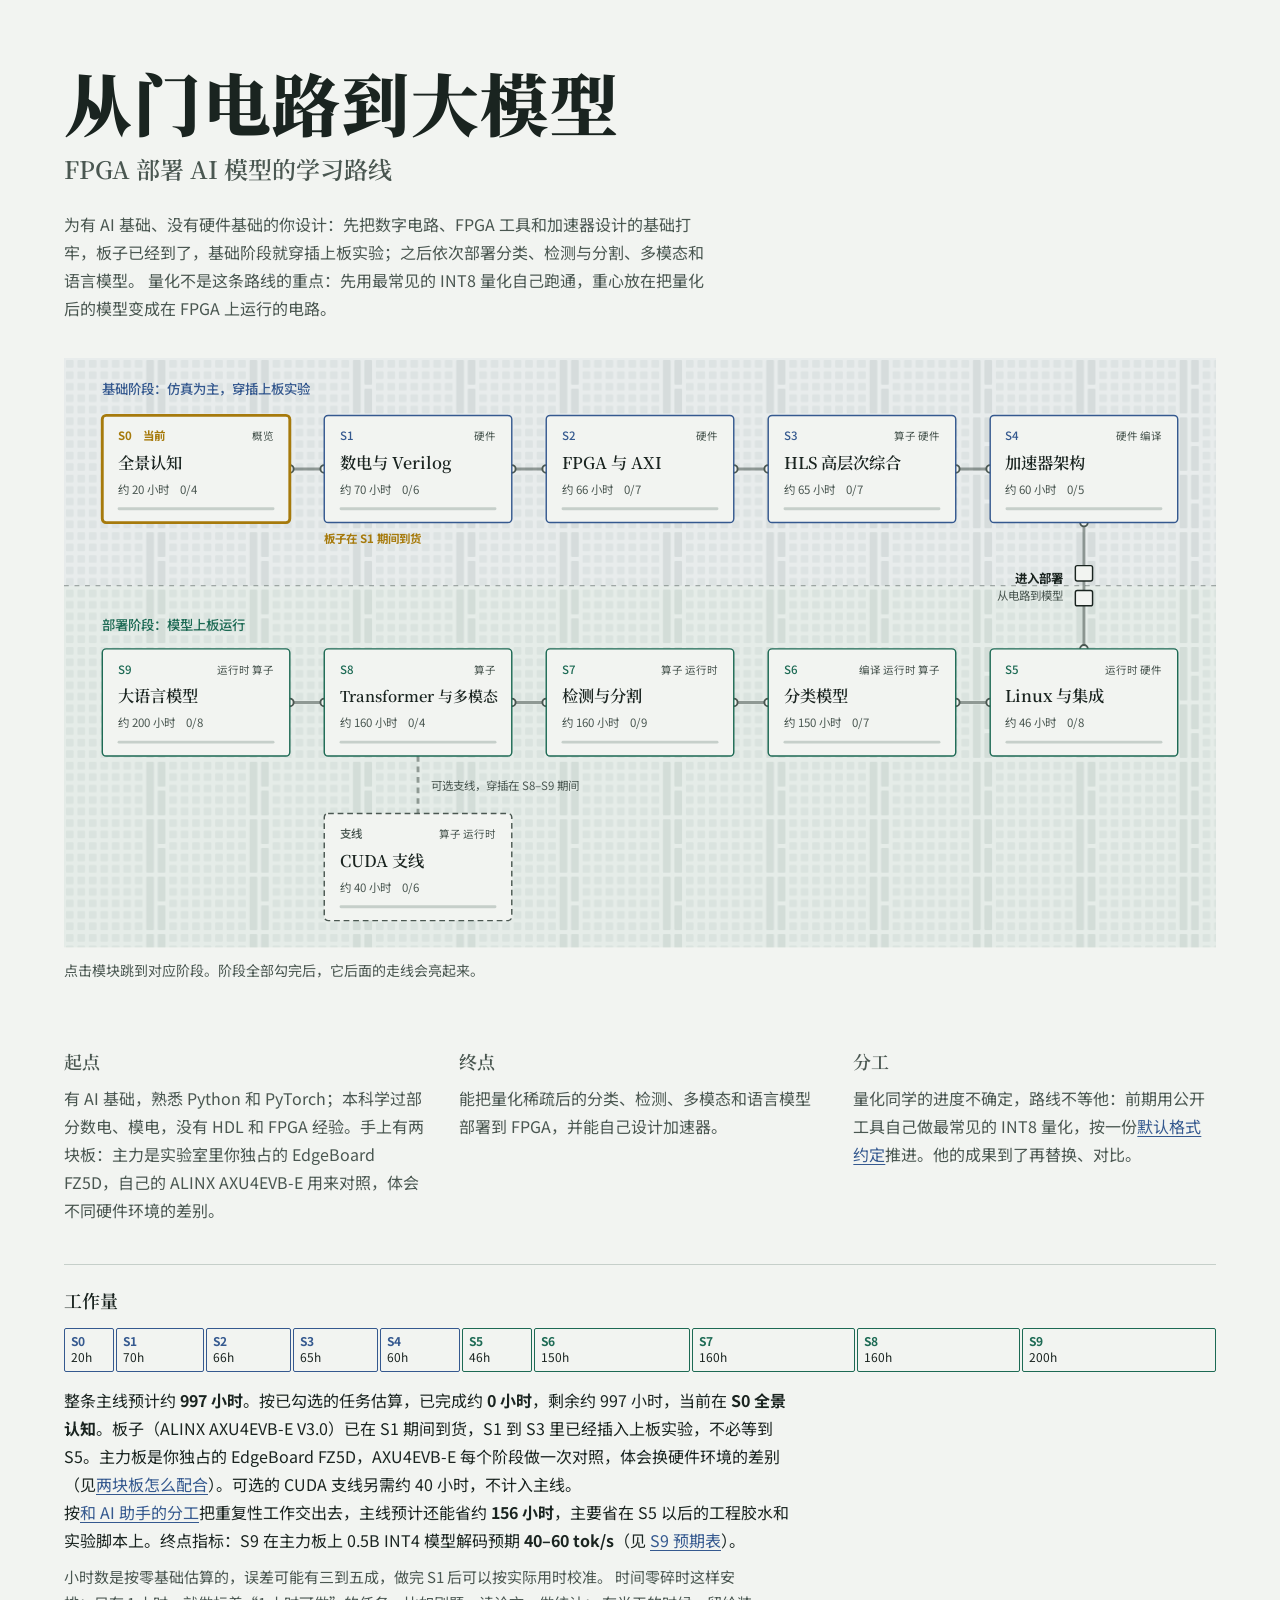
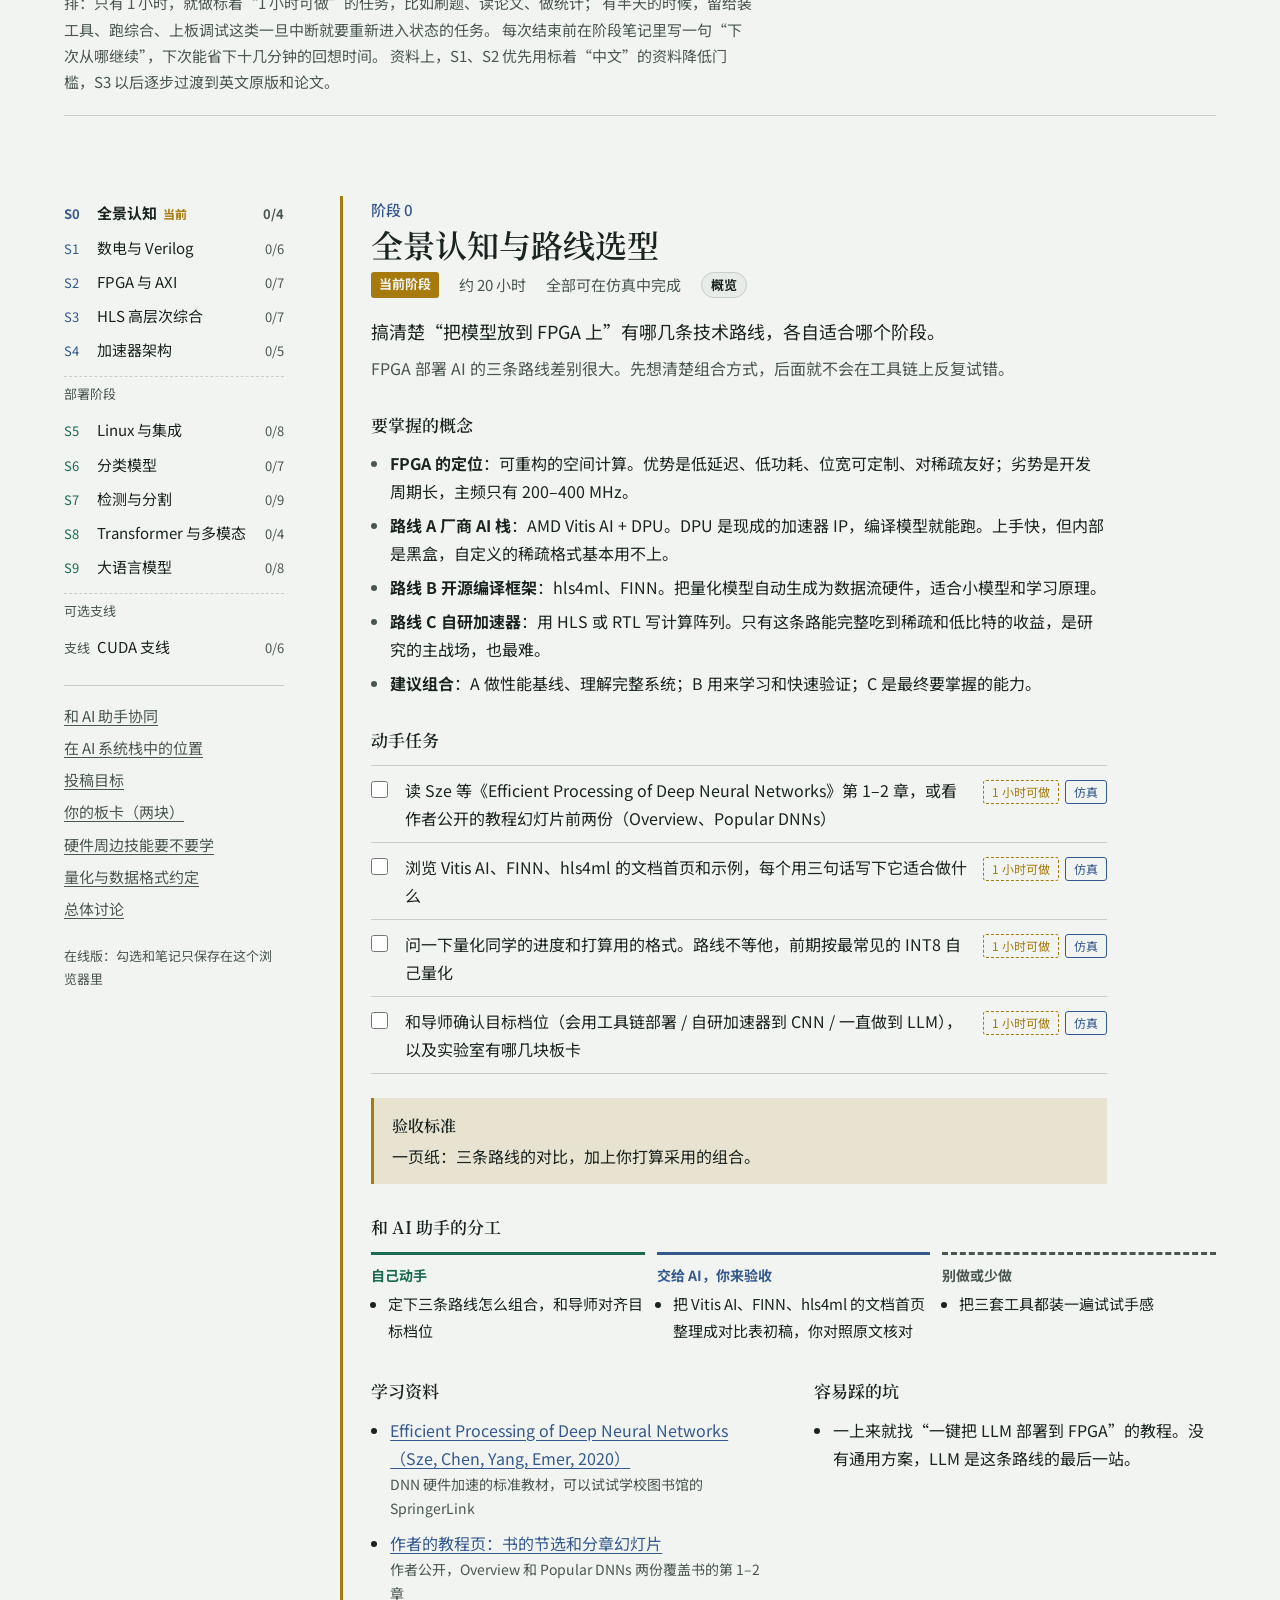
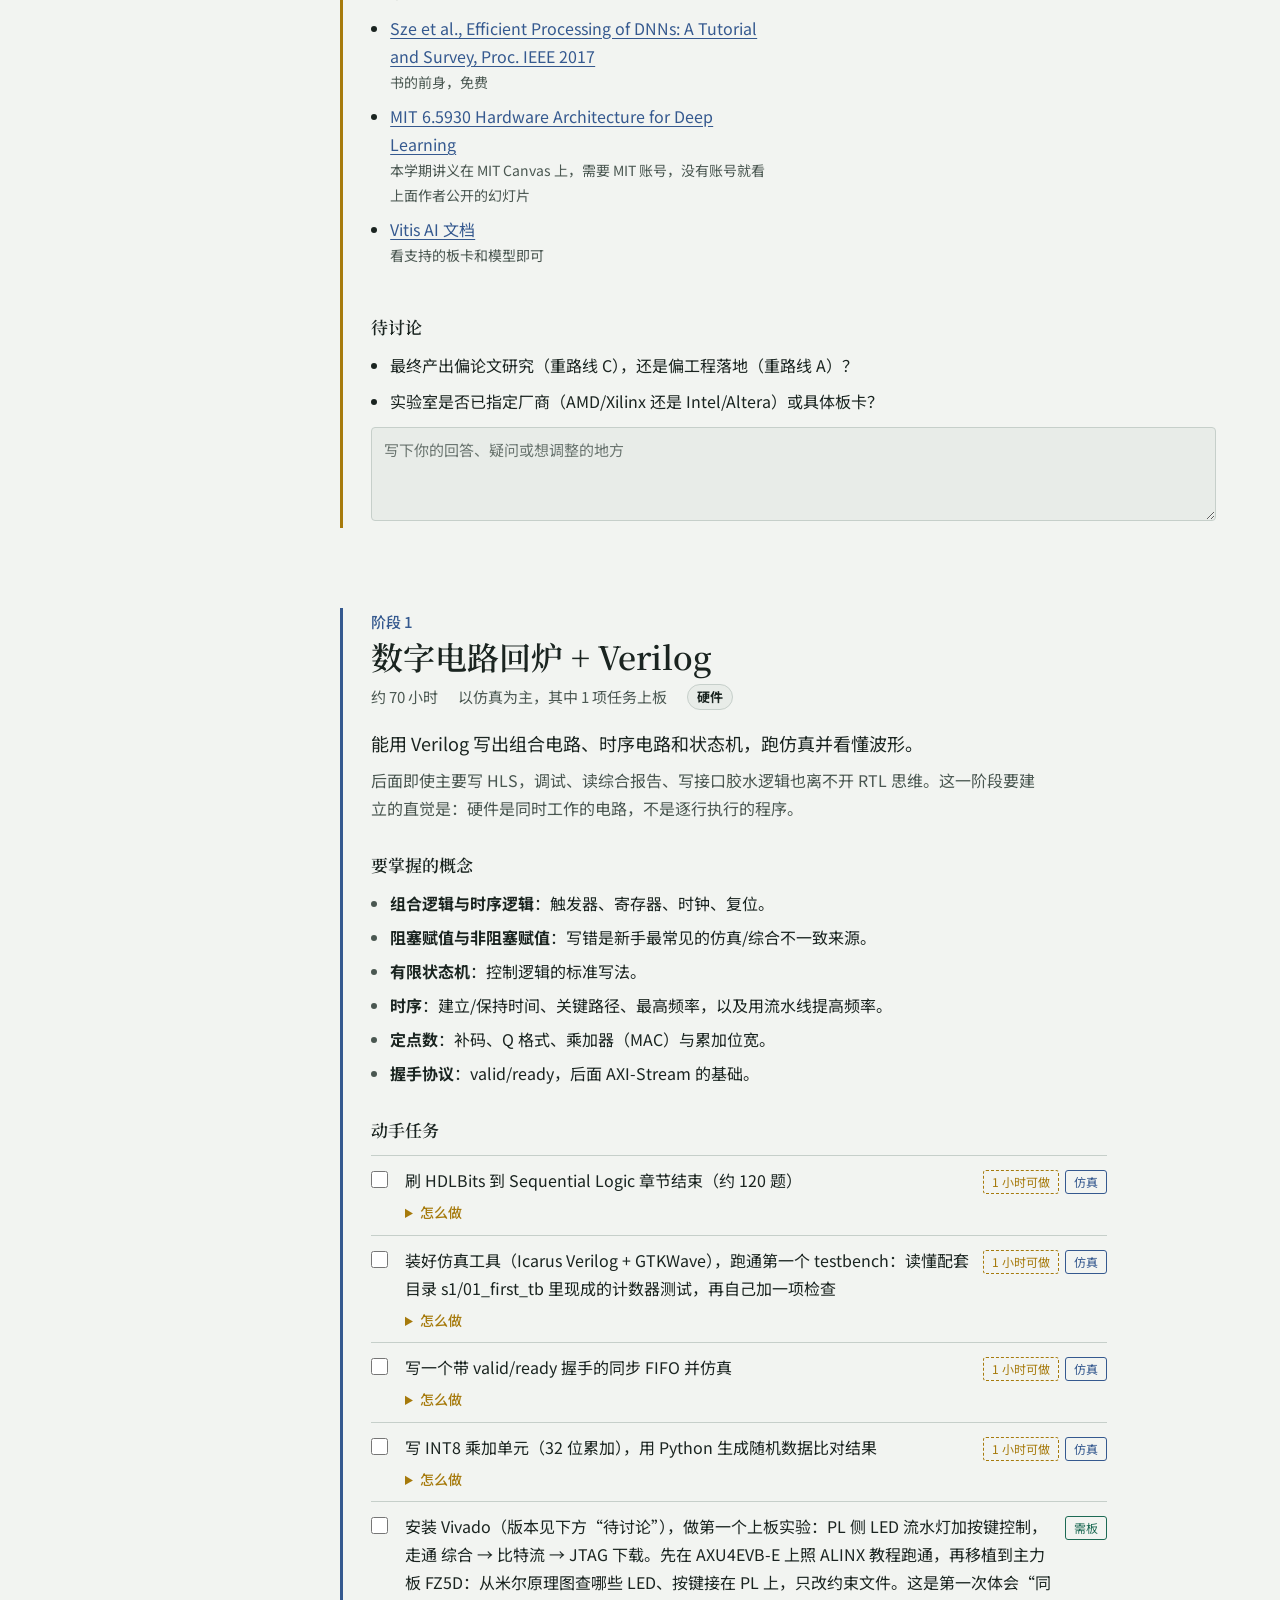
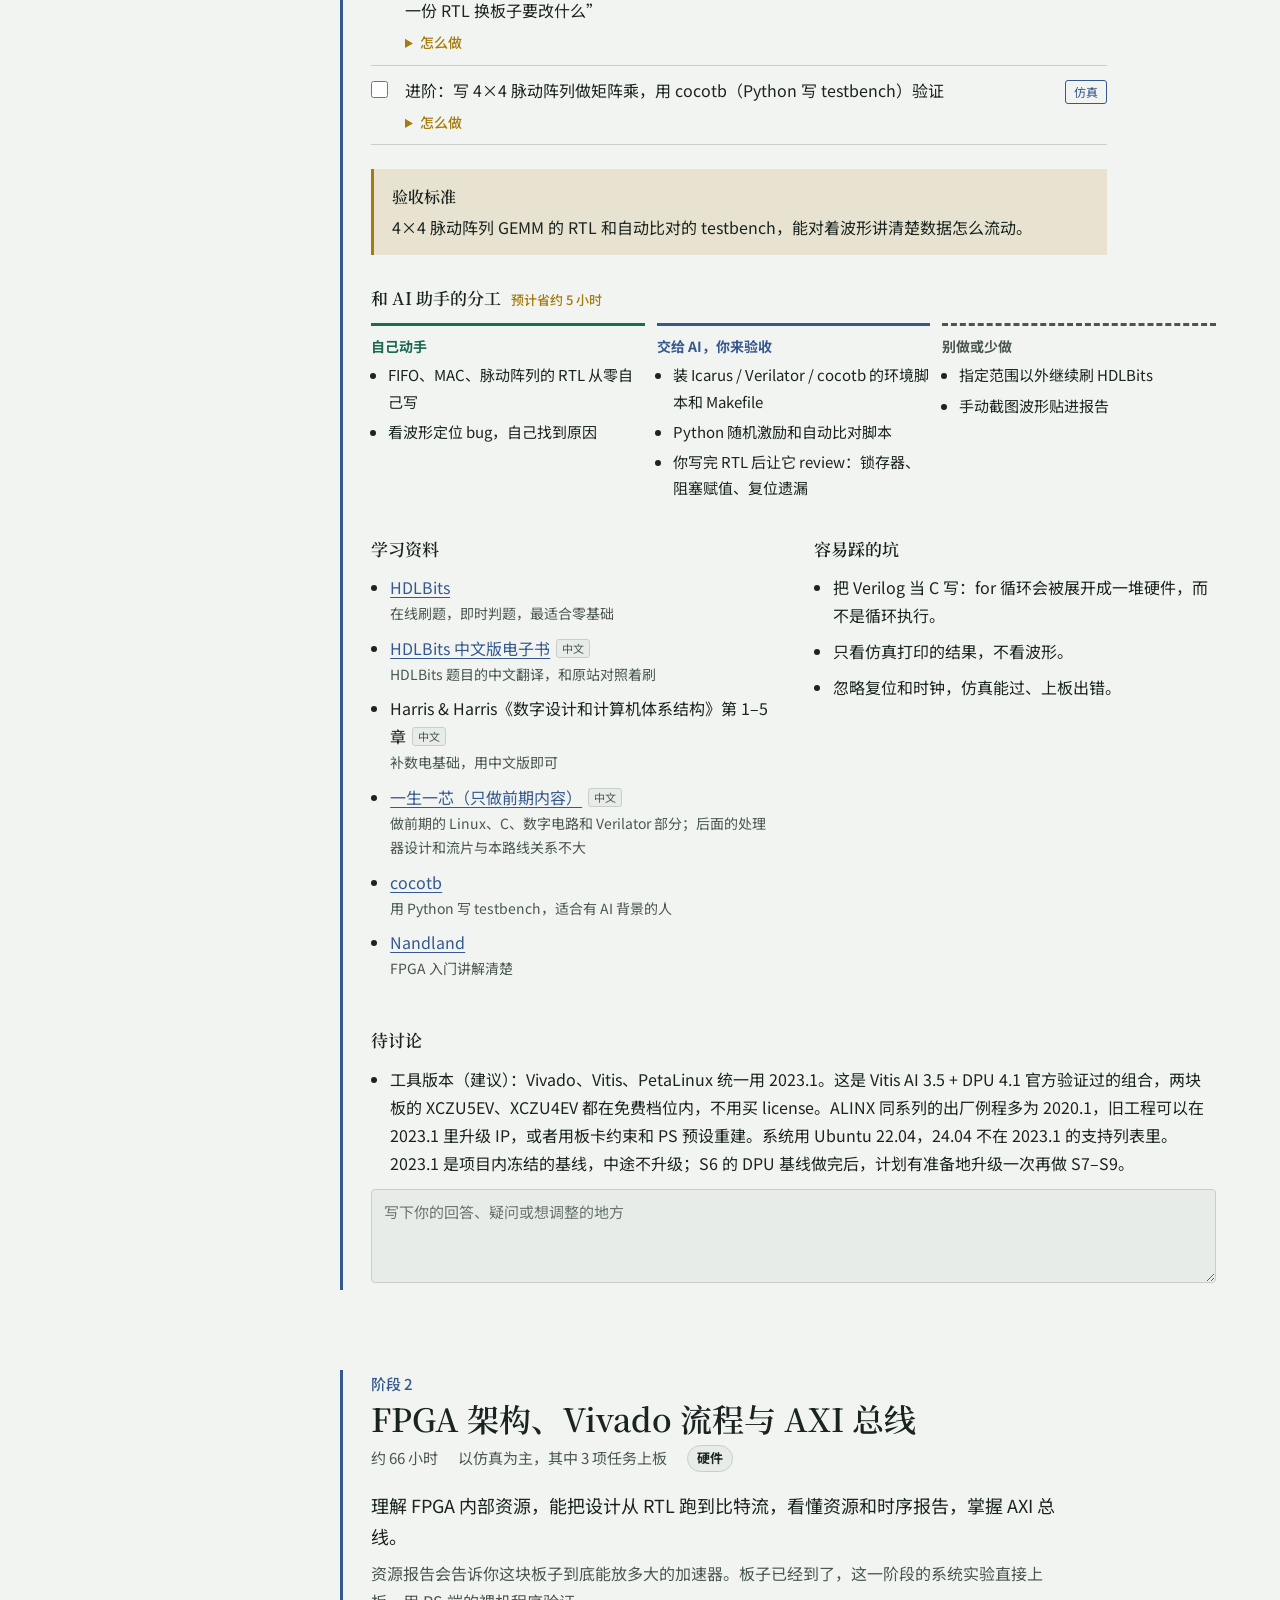
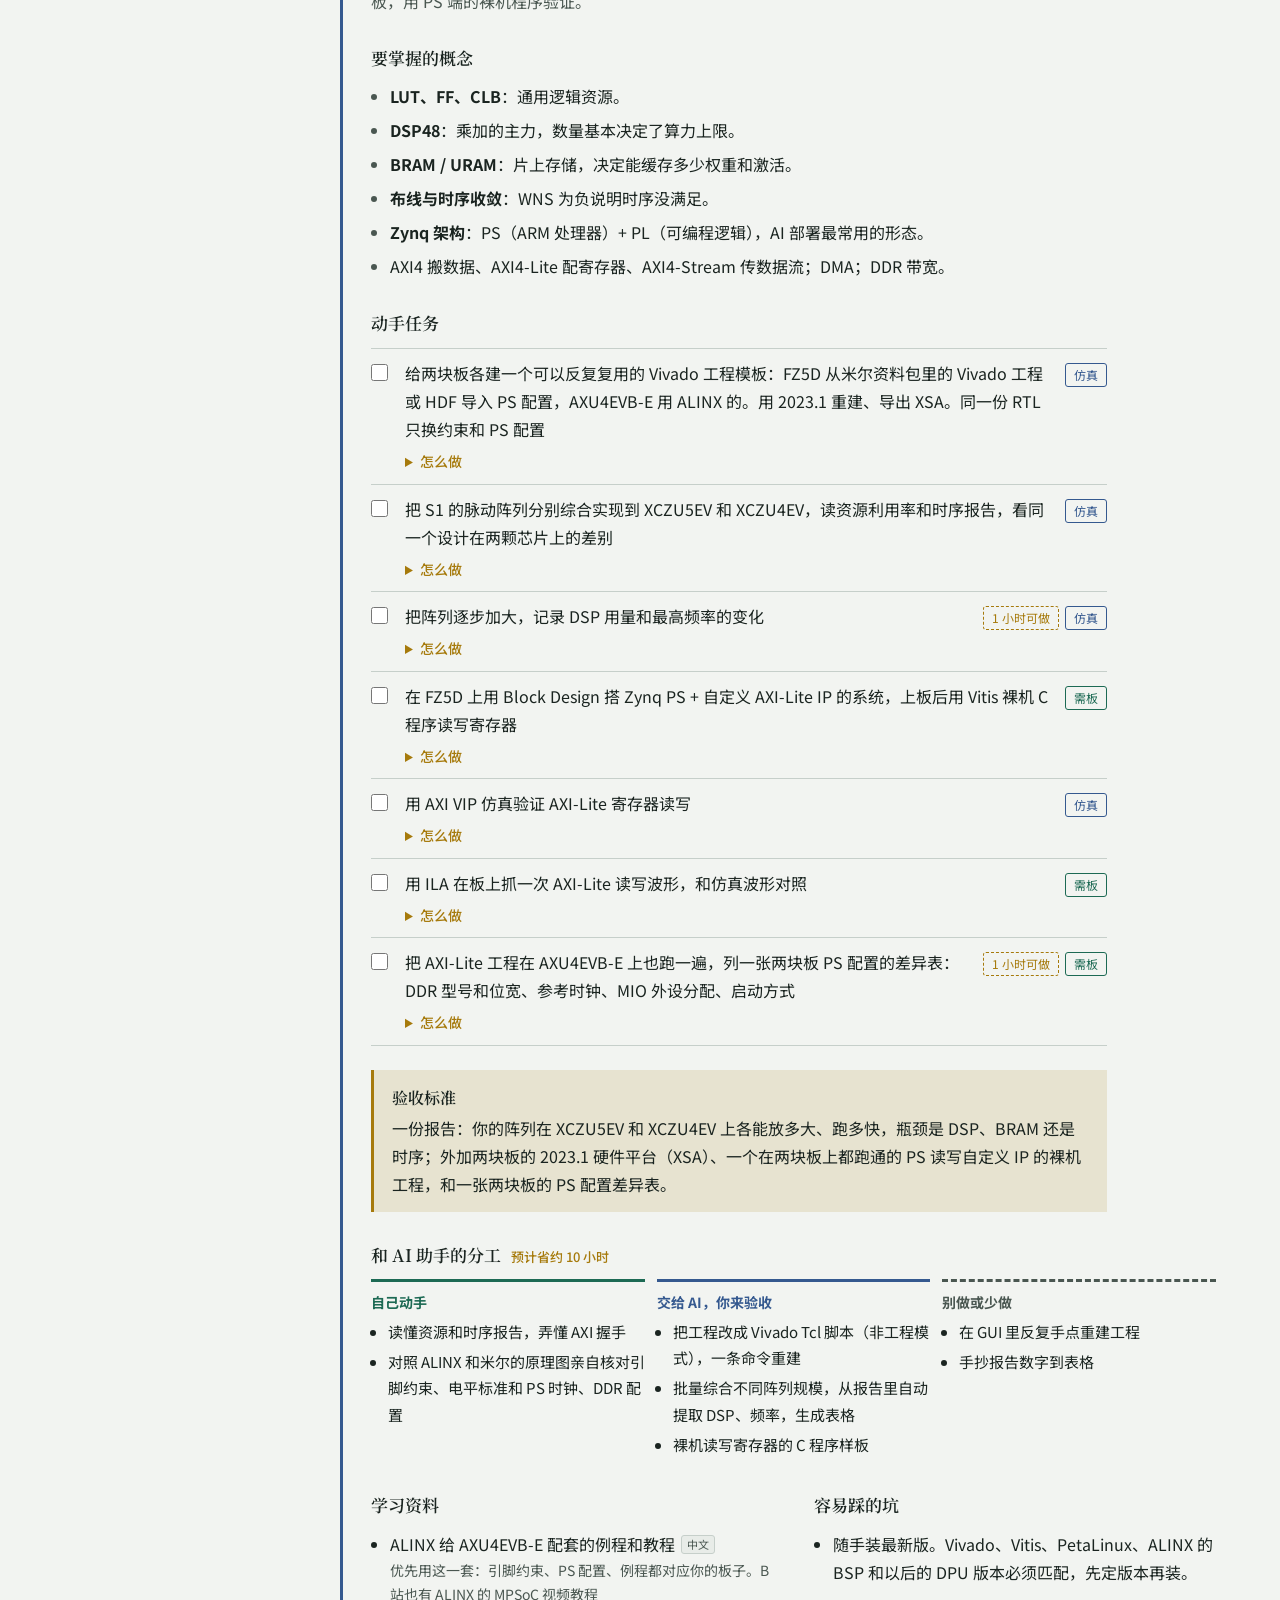
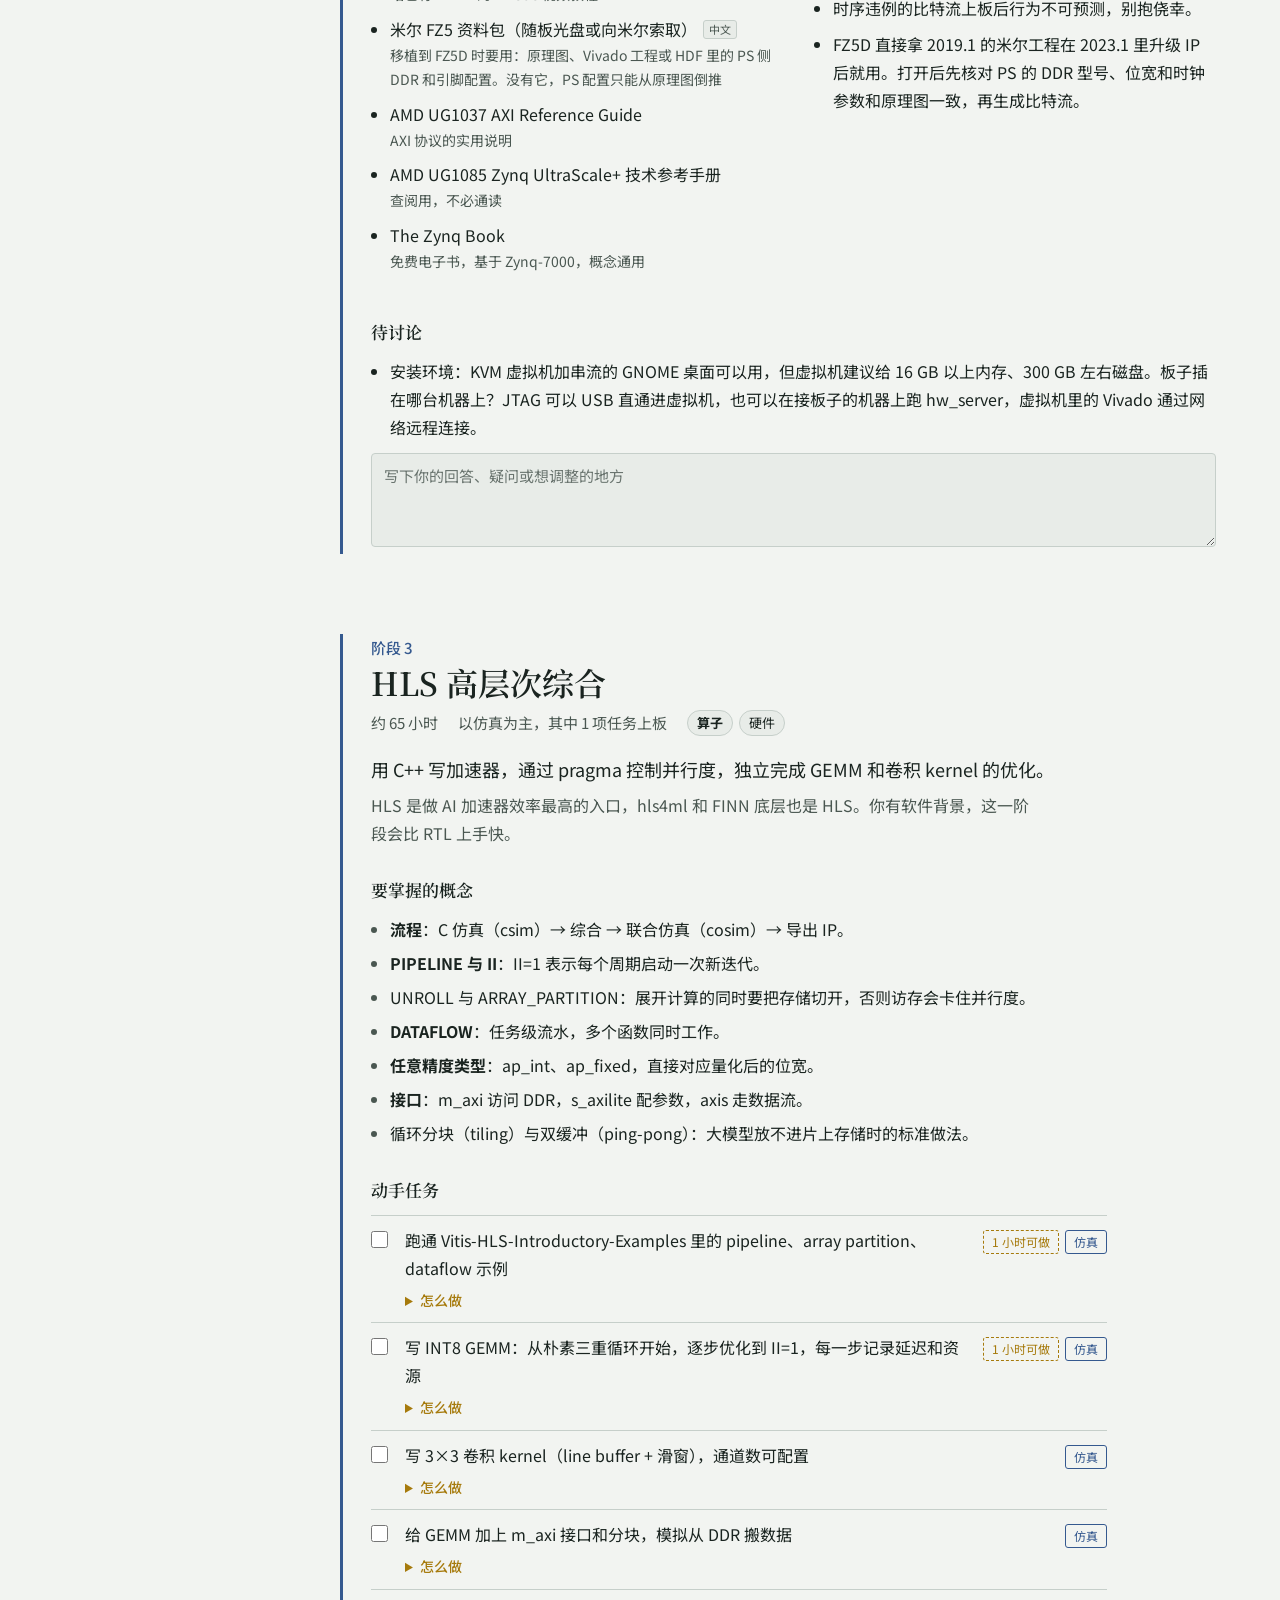
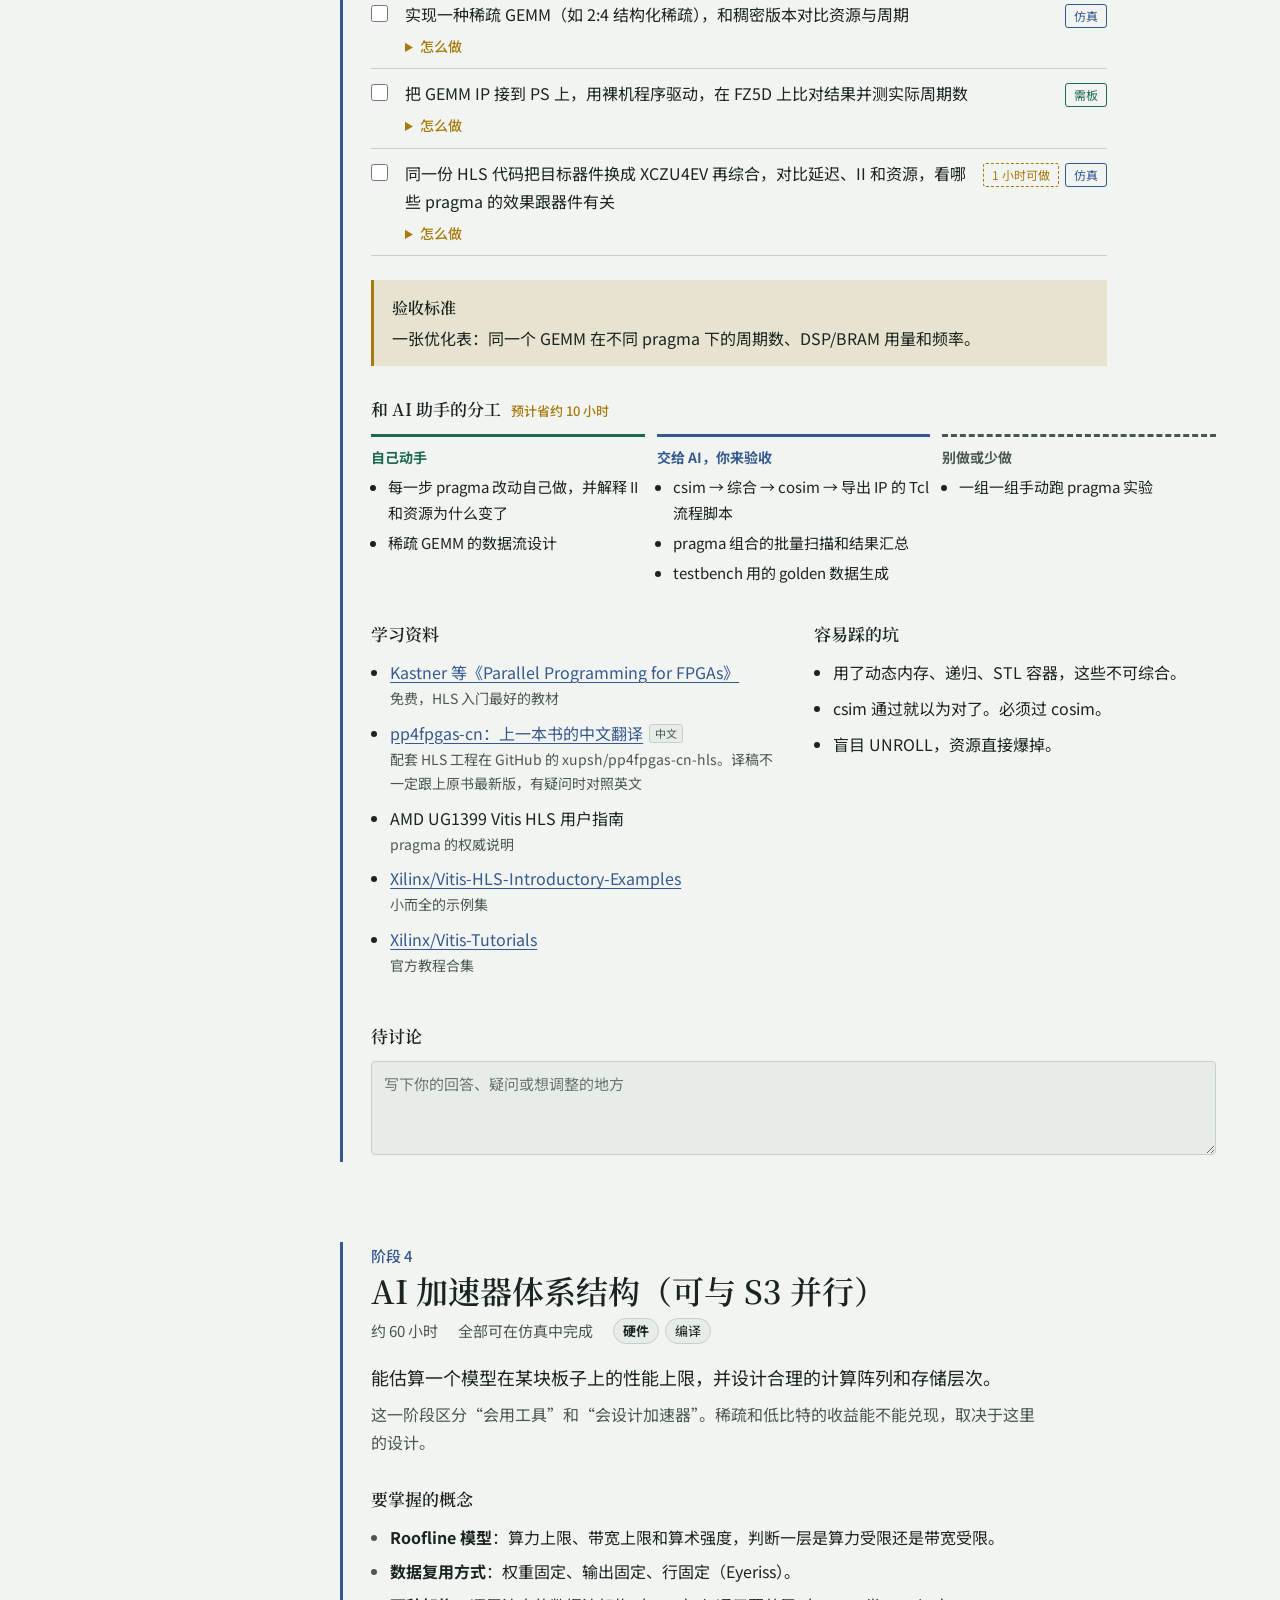
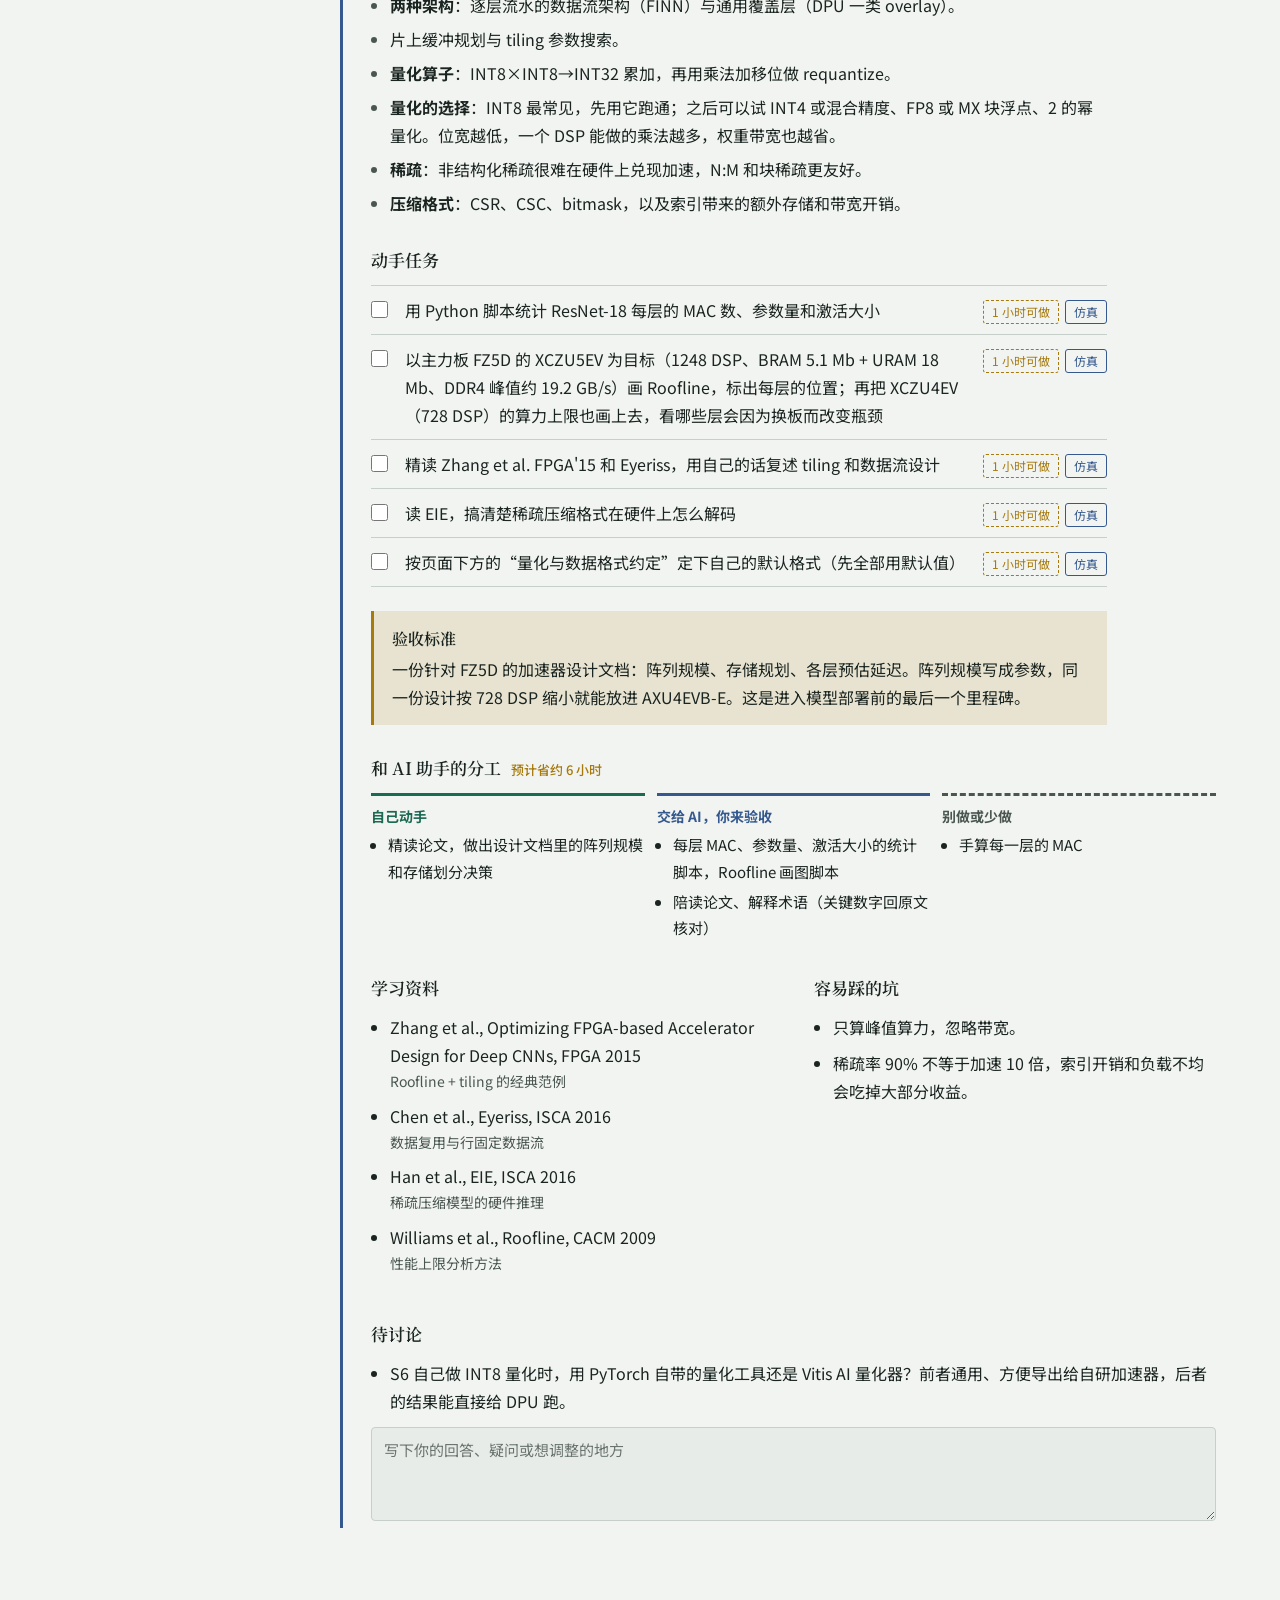
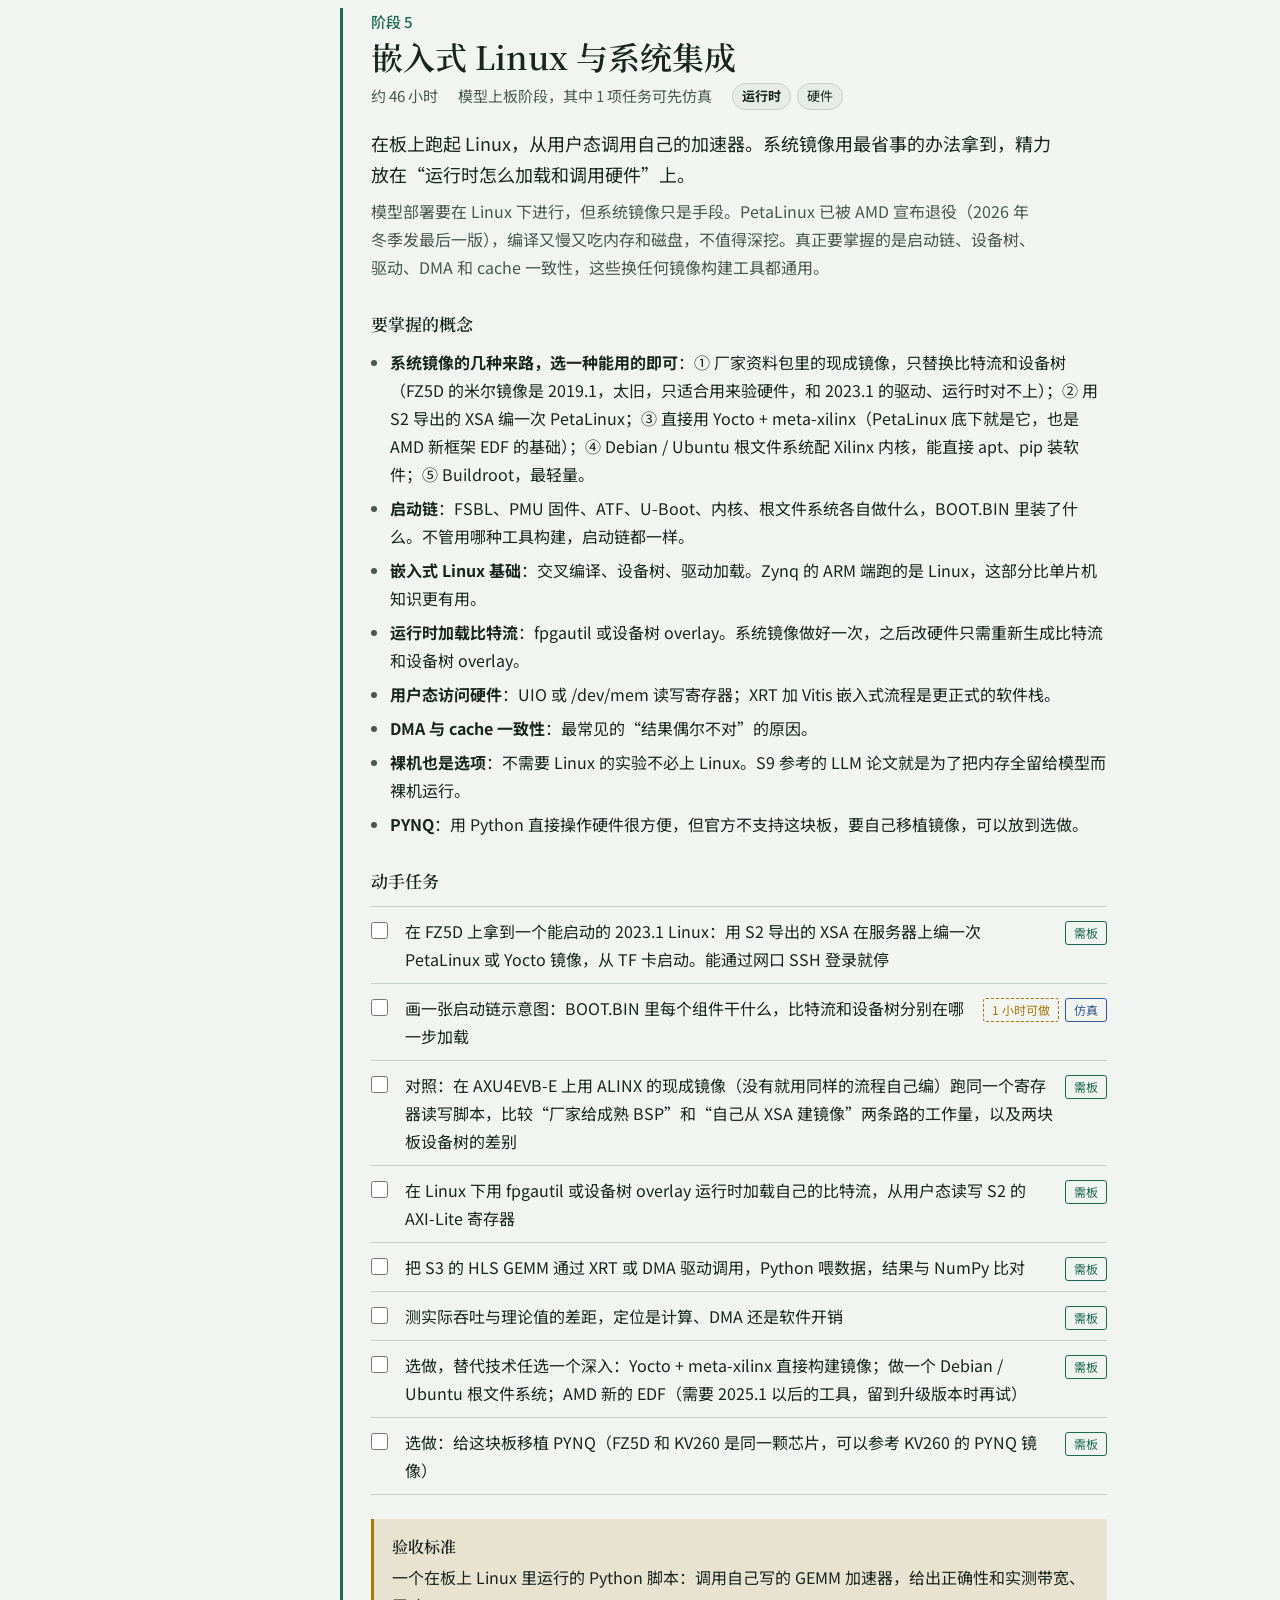
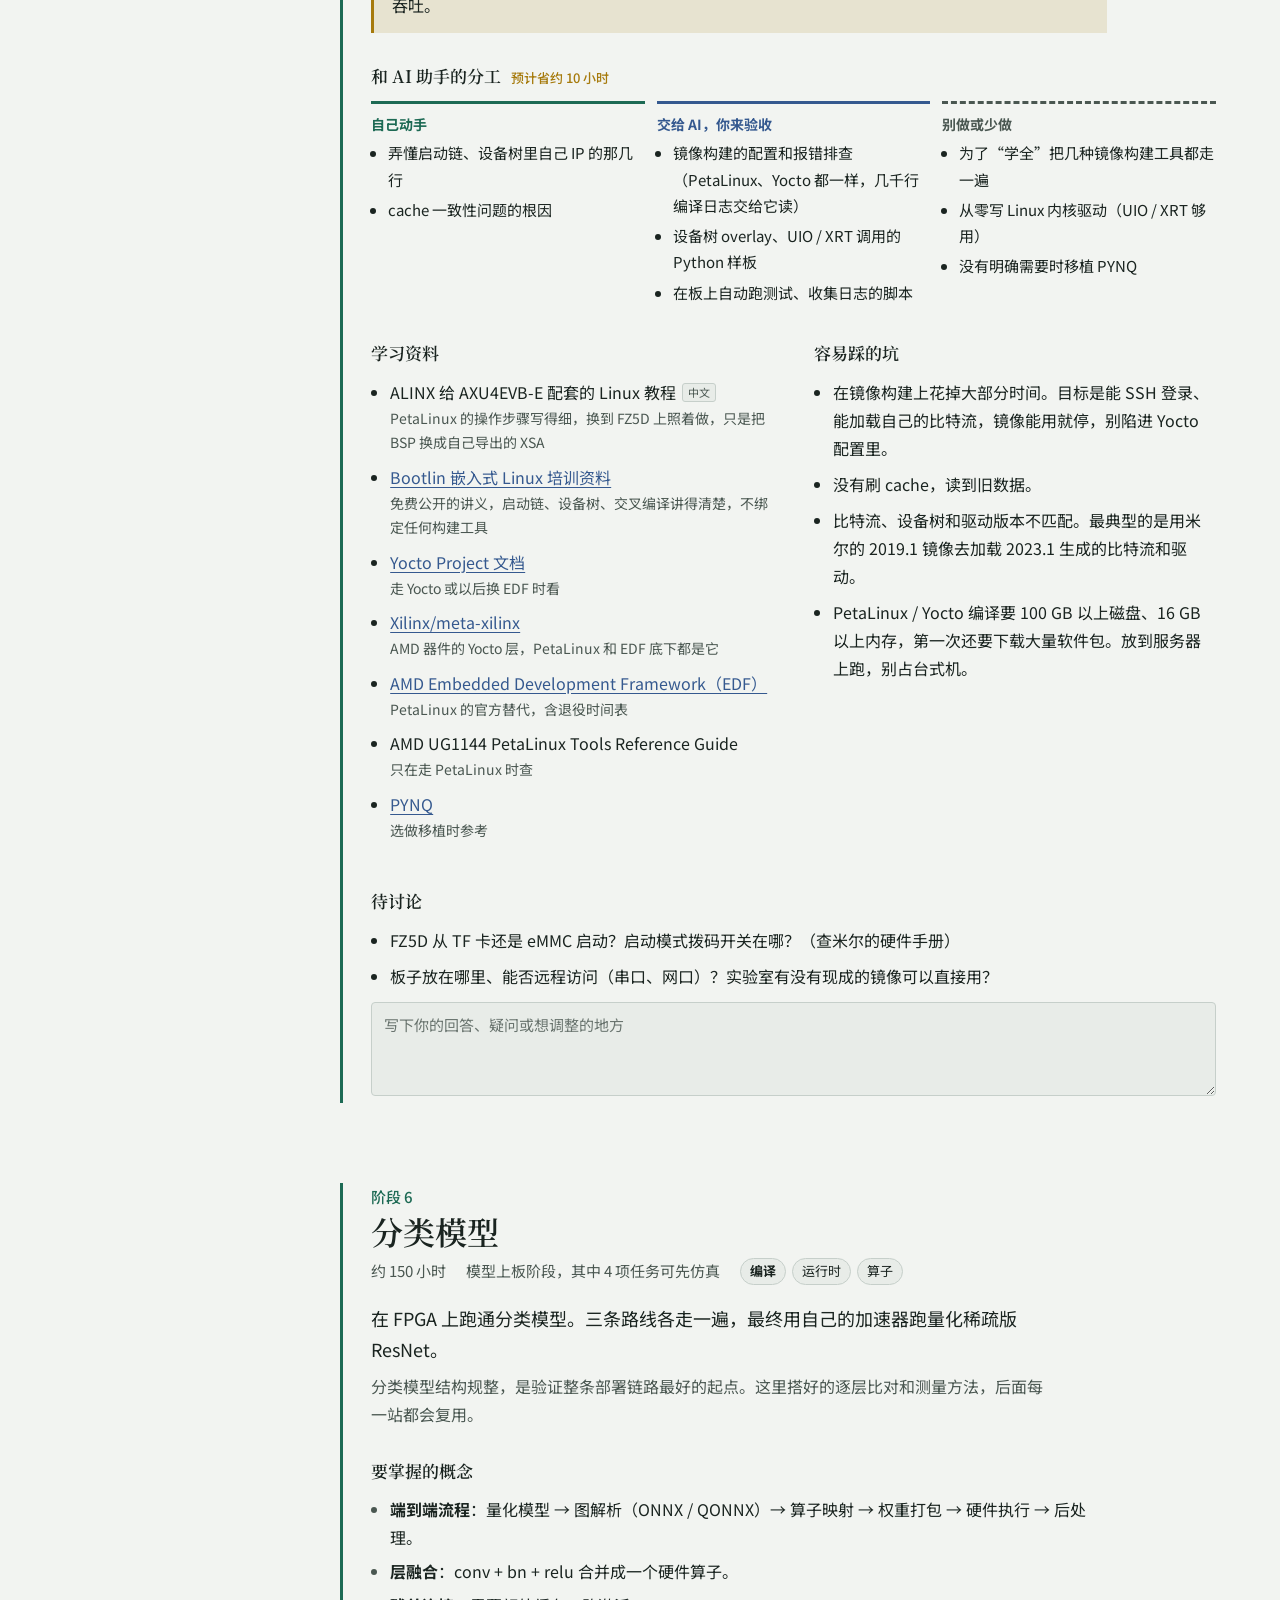
==== web/index.html @ 3f58e0d4 "site: add the roadmap page, PDF and notes, hosted on GitHub Pages - add the roadmap page, PDF, notes" ====
<!doctype html>
<html lang="zh-CN">
<head>
  <meta charset="utf-8">
  <meta name="viewport" content="width=device-width, initial-scale=1">
  <title>FPGA 部署 AI 路线</title>
  <link rel="icon" href="data:image/svg+xml,%3Csvg xmlns='http://www.w3.org/2000/svg' viewBox='0 0 16 16'%3E%3Crect x='2' y='2' width='12' height='12' rx='1' fill='%231D6A54'/%3E%3Crect x='5' y='5' width='6' height='6' fill='%23E2B843'/%3E%3C/svg%3E">
  <link rel="preconnect" href="https://fonts.googleapis.com">
  <link rel="preconnect" href="https://fonts.gstatic.com" crossorigin>
  <!-- 非阻塞加载字体：网络不通时直接用系统字体，不影响打开速度 -->
  <link rel="stylesheet" media="print" onload="this.media='all'"
        href="https://fonts.googleapis.com/css2?family=Noto+Sans+SC:wght@400;500;700&family=Noto+Serif+SC:wght@600;900&display=swap">
  <link rel="stylesheet" href="style.css">
</head>
<body>
  <a class="skip" href="#stages">跳到阶段详情</a>

  <header class="hero">
    <div class="wrap">
      <h1>从门电路到大模型</h1>
      <p class="subtitle">FPGA 部署 AI 模型的学习路线</p>
      <p class="lead">
        为有 AI 基础、没有硬件基础的你设计：先把数字电路、FPGA 工具和加速器设计的基础打牢，板子已经到了，基础阶段就穿插上板实验；之后依次部署分类、检测与分割、多模态和语言模型。
        量化不是这条路线的重点：先用最常见的 INT8 量化自己跑通，重心放在把量化后的模型变成在 FPGA 上运行的电路。
      </p>
    </div>
    <div class="wrap map-wrap">
      <svg id="route-map" role="img" aria-labelledby="map-title"><title id="map-title">十个阶段的布线图，上排为基础阶段，下排为部署阶段，下方挂一条可选的 CUDA 支线</title></svg>
      <p class="map-hint">点击模块跳到对应阶段。阶段全部勾完后，它后面的走线会亮起来。</p>
    </div>
  </header>

  <section class="wrap brief" aria-label="概况">
    <div class="brief-grid">
      <div>
        <p class="h3">起点</p>
        <p>有 AI 基础，熟悉 Python 和 PyTorch；本科学过部分数电、模电，没有 HDL 和 FPGA 经验。手上有两块板：主力是实验室里你独占的 EdgeBoard FZ5D，自己的 ALINX AXU4EVB-E 用来对照，体会不同硬件环境的差别。</p>
      </div>
      <div>
        <p class="h3">终点</p>
        <p>能把量化稀疏后的分类、检测、多模态和语言模型部署到 FPGA，并能自己设计加速器。</p>
      </div>
      <div>
        <p class="h3">分工</p>
        <p>量化同学的进度不确定，路线不等他：前期用公开工具自己做最常见的 INT8 量化，按一份<a href="#contract">默认格式约定</a>推进。他的成果到了再替换、对比。</p>
      </div>
    </div>

    <div class="planner" id="planner">
      <p class="h3">工作量</p>
      <div class="hour-bar" id="hour-bar" aria-label="各阶段小时数占比"></div>
      <p class="plan-out" id="plan-out"></p>
      <p class="plan-tip">
        小时数是按零基础估算的，误差可能有三到五成，做完 S1 后可以按实际用时校准。
        时间零碎时这样安排：只有 1 小时，就做标着“1 小时可做”的任务，比如刷题、读论文、做统计；
        有半天的时候，留给装工具、跑综合、上板调试这类一旦中断就要重新进入状态的任务。
        每次结束前在阶段笔记里写一句“下次从哪继续”，下次能省下十几分钟的回想时间。
        资料上，S1、S2 优先用标着“中文”的资料降低门槛，S3 以后逐步过渡到英文原版和论文。
      </p>
    </div>
  </section>

  <div class="wrap layout">
    <nav class="toc" aria-label="阶段目录">
      <ol id="toc-list"></ol>
      <ul class="toc-extra">
        <li><a href="#harness">和 AI 助手协同</a></li>
        <li><a href="#stack">在 AI 系统栈中的位置</a></li>
        <li><a href="#venues">投稿目标</a></li>
        <li><a href="#boards">你的板卡（两块）</a></li>
        <li><a href="#skills">硬件周边技能要不要学</a></li>
        <li><a href="#contract">量化与数据格式约定</a></li>
        <li><a href="#general">总体讨论</a></li>
      </ul>
      <p class="save-status" id="save-status" aria-live="polite"></p>
    </nav>

    <main id="stages"></main>
  </div>

  <section class="wrap extra" id="harness">
    <h2>和 AI 编程助手协同</h2>
    <p class="section-lead">
      这里的 harness 指 Claude Code、Codex 这类能在你的工程目录里读写文件、跑命令的 AI 编程助手。
      学习过程中有大量重复、或者本来就不该由你来做的工作，交给它；要学的核心能力自己练，验收标准由你定。
      每个阶段都有一栏“和 AI 助手的分工”，按下面三类划分。照这个分工，主线预计能省约 <strong id="harness-save"></strong> 小时。
    </p>
    <ul class="hn-rules" id="harness-rules"></ul>
    <div class="hn-two">
      <div>
        <p class="h3">先搭好的基础设施</p>
        <ul class="hn-setup" id="harness-setup"></ul>
      </div>
      <div>
        <p class="h3">红线</p>
        <ul class="hn-red" id="harness-red"></ul>
      </div>
    </div>
    <p class="h3 later-title">各阶段交给 AI 的部分</p>
    <div class="table-scroll">
      <table class="boards hn-table">
        <thead><tr><th>阶段</th><th>小时</th><th>可省</th><th>交给 AI 的工作</th></tr></thead>
        <tbody id="harness-table"></tbody>
      </table>
    </div>
  </section>

  <section class="wrap extra" id="stack">
    <h2>这条路线在 AI 系统栈中的位置</h2>
    <p class="section-lead">
      AI infra 自上而下大致分六层。这条路线以最底下的硬件层为主体，向上覆盖算子、编译和运行时三层，可以算作 FPGA 版的 AI infra 下半部分。
      每个阶段标题下的层次标签对应这里的分层，第一个是主要层次。下面每层列出的阶段里，加粗的是以该层为主的阶段。
    </p>
    <ol class="stack" id="stack-list"></ol>
  </section>

  <section class="wrap extra" id="venues">
    <h2>投稿目标</h2>
    <p class="section-lead">
      这条路线做的是 FPGA 上的端侧 AI 加速，偏软硬件协同设计，主战场是 CCF“计算机体系结构 / 并行与分布计算 / 存储系统”一类，其中最对口的 A 类会议是 DAC。
      等级按 ccfddl 开源数据核对（2026 年 11 月）。各校认定的 CCF 目录版本和毕业要求不同，先和导师确认。
    </p>
    <div class="table-scroll">
      <table class="boards venues">
        <thead><tr><th>等级</th><th>会议或期刊</th><th>匹配度</th><th>说明</th></tr></thead>
        <tbody id="venue-rows"></tbody>
      </table>
    </div>
    <p class="h3 later-title">按路线产出安排投稿</p>
    <div class="table-scroll">
      <table class="boards venue-path">
        <thead><tr><th>时间点</th><th>可能的论文</th><th>建议目标</th></tr></thead>
        <tbody id="venue-path"></tbody>
      </table>
    </div>
    <p class="h3 later-title">路线里读过的论文发在哪</p>
    <ul class="venue-refs" id="venue-refs"></ul>
  </section>

  <section class="wrap extra" id="boards">
    <h2>你的板卡：EdgeBoard FZ5D 主力，AXU4EVB-E 对照</h2>
    <p class="section-lead">
      主线在 FZ5D 上走；每个阶段挑一件事在 AXU4EVB-E 上再做一遍，体会换一个硬件环境要改什么、性能怎么变。
      两块板芯片同代、PS 侧内存带宽相同，差别在 DSP 数量、内存容量、有没有 PL 侧 DDR、厂家资料和接口，每一项差别都对应一个能做的对照实验。
    </p>
    <p class="h3 board-name" id="lab-board-name"></p>
    <p class="board-lead" id="lab-board-lead"></p>
    <div class="board-grid" id="lab-board"></div>
    <p class="h3 board-name later-title">对照板：ALINX AXU4EVB-E V3.0</p>
    <p class="board-lead">
      2026 年 11 月到货，当时在 S1。核心板参数来自 ALINX 的 ACU4EV 核心板手册，芯片资源来自 AMD 的选型资料；
      载板上的接口（MIPI、HDMI/DP 等）我没能读到这块板的手册原文，请以 ALINX 官方手册为准。
    </p>
    <div class="board-grid" id="my-board"></div>
    <p class="h3 later-title">两块板怎么配合</p>
    <div class="table-scroll">
      <table class="boards board-split">
        <thead><tr><th>阶段</th><th>在 FZ5D 上做</th><th>在 AXU4EVB-E 上对照，体会什么</th></tr></thead>
        <tbody id="board-split"></tbody>
      </table>
    </div>
    <p class="board-lead board-fallback" id="board-fallback"></p>
    <p class="h3 later-title">两块板都不够用时</p>
    <div class="table-scroll">
      <table class="boards">
        <thead>
          <tr><th>板卡</th><th>芯片</th><th>关键资源</th><th>价格</th><th>覆盖阶段</th><th>说明</th></tr>
        </thead>
        <tbody id="board-rows"></tbody>
      </table>
    </div>
  </section>

  <section class="wrap extra" id="skills">
    <h2>硬件周边技能要不要学</h2>
    <p class="section-lead">
      FPGA 和嵌入式领域的技能很多，但你的目标是部署 AI 模型。判断标准只有一个：它会不会出现在“模型 → 加速器 → 板上运行”这条链路上。
    </p>
    <ul class="skills" id="skill-list"></ul>
  </section>

  <section class="wrap extra" id="contract">
    <h2>量化与数据格式约定</h2>
    <p class="section-lead">
      量化结果的格式直接决定硬件怎么设计。每一项都先按最常见的默认做法来，自己用公开工具完成量化，不等量化同学；
      跑通之后再尝试后面列的方向，同学的成果到了再对照替换。勾选表示这一项已经按默认值落实。
    </p>
    <ul class="contract" id="contract-list"></ul>
  </section>

  <section class="wrap extra" id="general">
    <h2>总体讨论</h2>
    <p class="section-lead">对整条路线的疑问、想调整的地方写在这里。和各阶段下的笔记一起，自动保存到 <code>notes/讨论记录.md</code>。</p>
    <textarea id="general-notes" class="notes big" rows="8" placeholder="例如：实验室能拿到哪块板？哪个阶段想多花时间？"></textarea>
    <div class="print-notes" data-print-note="general"></div>
  </section>

  <footer class="wrap foot">
    <p>各阶段小时数为零基础下的估算投入。路线内容在 <code>web/data.js</code>，改完刷新页面即可；运行 <code>./make_pdf.sh</code> 可重新导出 PDF。</p>
  </footer>

  <script src="data.js"></script>
  <script src="app.js"></script>
</body>
</html>
---- web/style.css ----
:root {
  --paper: #F2F4F1;
  --paper-2: #E8ECE8;
  --ink: #1A2420;
  --ink-2: #4A5751;
  --line: #C6CFCA;
  --fabric: #DCE2DE;
  --fabric-2: #CBD4CF;
  --sim: #35598F;
  --board: #1D6A54;
  --net: #A67A0C;
  --net-soft: rgba(166, 122, 12, 0.14);
  --focus: #35598F;

  /* 本机已装的字体排在前面，浏览器就不会去下载体积很大的网络中文字体 */
  --serif: "Noto Serif CJK SC", "Source Han Serif SC", "Songti SC", "Noto Serif SC", "SimSun", serif;
  --sans: "Noto Sans CJK SC", "Source Han Sans SC", "PingFang SC", "Microsoft YaHei", "Noto Sans SC", system-ui, sans-serif;
  --mono: ui-monospace, "SFMono-Regular", "Cascadia Code", Menlo, Consolas, monospace;

  color-scheme: light;
}

@media (prefers-color-scheme: dark) {
  :root:not([data-theme="light"]) {
    --paper: #0E1915;
    --paper-2: #14221D;
    --ink: #E3EAE6;
    --ink-2: #9DACA4;
    --line: #2C3D36;
    --fabric: #16251F;
    --fabric-2: #1D2F28;
    --sim: #86A9DE;
    --board: #62C3A0;
    --net: #E2B843;
    --net-soft: rgba(226, 184, 67, 0.14);
    --focus: #86A9DE;
    color-scheme: dark;
  }
}
:root[data-theme="dark"] {
  --paper: #0E1915;
  --paper-2: #14221D;
  --ink: #E3EAE6;
  --ink-2: #9DACA4;
  --line: #2C3D36;
  --fabric: #16251F;
  --fabric-2: #1D2F28;
  --sim: #86A9DE;
  --board: #62C3A0;
  --net: #E2B843;
  --net-soft: rgba(226, 184, 67, 0.14);
  --focus: #86A9DE;
  color-scheme: dark;
}

* { box-sizing: border-box; }
html { scroll-behavior: smooth; }
@media (prefers-reduced-motion: reduce) { html { scroll-behavior: auto; } }

body {
  margin: 0;
  background: var(--paper);
  color: var(--ink);
  font-family: var(--sans);
  font-size: 16px;
  line-height: 1.75;
  -webkit-font-smoothing: antialiased;
}

a { color: var(--sim); text-underline-offset: 3px; }
a:focus-visible, button:focus-visible, input:focus-visible, textarea:focus-visible, .map-block:focus-visible {
  outline: 2px solid var(--focus);
  outline-offset: 2px;
}
code { font-family: var(--mono); font-size: 0.88em; background: var(--paper-2); padding: 0.1em 0.35em; border-radius: 3px; }

.skip { position: absolute; left: -9999px; }
.skip:focus { left: 16px; top: 16px; background: var(--paper); padding: 8px 12px; z-index: 10; }

.wrap { max-width: 1200px; margin: 0 auto; padding: 0 24px; }

/* ---------- hero ---------- */
.hero { padding: 64px 0 24px; }
.hero h1 {
  font-family: var(--serif);
  font-weight: 900;
  font-size: clamp(2.4rem, 6vw, 4.25rem);
  line-height: 1.12;
  letter-spacing: 0.02em;
  margin: 0;
}
.subtitle {
  font-family: var(--serif);
  font-weight: 600;
  font-size: clamp(1.15rem, 2.2vw, 1.5rem);
  color: var(--ink-2);
  margin: 8px 0 20px;
}
.lead { max-width: 40em; margin: 0; color: var(--ink-2); }

.map-wrap { margin-top: 36px; }
#route-map { display: block; width: 100%; height: auto; overflow: visible; }
.map-hint { font-size: 0.875rem; color: var(--ink-2); margin: 10px 0 0; }

/* svg pieces */
.fab-clb { fill: var(--fabric); }
.fab-bram { fill: var(--fabric-2); }
.fab-dsp { fill: var(--fabric-2); }
.domain-sim { fill: var(--sim); opacity: 0.05; }
.domain-board { fill: var(--board); opacity: 0.06; }
.domain-label { font-family: var(--sans); font-size: 14px; font-weight: 500; }
.domain-label.sim { fill: var(--sim); }
.domain-label.board { fill: var(--board); }
.boundary { stroke: var(--ink-2); stroke-width: 1; stroke-dasharray: 5 6; opacity: 0.6; }
.wire { stroke: var(--ink-2); stroke-width: 3; fill: none; opacity: 0.55; }
.wire.lit { opacity: 1; }
.wire.lit { stroke: var(--net); }
.via { fill: var(--paper); stroke: var(--ink-2); stroke-width: 2; }
.via.lit { stroke: var(--net); }
.pulse { stroke: var(--net); stroke-width: 4; fill: none; stroke-linecap: round; opacity: 0; }
.sync-ff { fill: var(--paper); stroke: var(--ink); stroke-width: 1.5; }
.sync-label { font-family: var(--sans); font-size: 13px; font-weight: 700; fill: var(--ink); }
.sync-sub { font-family: var(--sans); font-size: 12px; fill: var(--ink-2); }

.map-block { cursor: pointer; }
.map-block .blk { fill: var(--paper); stroke-width: 1.5; transition: stroke-width 120ms; }
.map-block.sim .blk { stroke: var(--sim); }
.map-block.board .blk { stroke: var(--board); }
.map-block:hover .blk, .map-block:focus-visible .blk { stroke-width: 3; }
.map-block.done .blk { fill: color-mix(in srgb, var(--net) 14%, var(--paper)); }
.map-block .num { font-family: var(--sans); font-size: 12px; font-weight: 500; }
.map-block.sim .num { fill: var(--sim); }
.map-block.board .num { fill: var(--board); }
.map-block .ttl { font-family: var(--serif); font-weight: 600; font-size: 17px; fill: var(--ink); }
.map-block .meta { font-family: var(--sans); font-size: 12px; fill: var(--ink-2); }
.map-block .bar-bg { fill: var(--line); }
.map-block .bar { fill: var(--net); }
.map-block:focus { outline: none; }

/* ---------- brief & planner ---------- */
.brief { padding-top: 40px; padding-bottom: 24px; }
.brief .h3, .planner .h3 {
  font-family: var(--serif);
  font-weight: 600;
  font-size: 1.125rem;
  margin: 0 0 6px;
}
.brief-grid { display: grid; grid-template-columns: repeat(3, 1fr); gap: 32px; }
.brief-grid p { margin: 0; color: var(--ink-2); }

.planner { margin-top: 40px; padding: 20px 0; border-top: 1px solid var(--line); border-bottom: 1px solid var(--line); }
.hour-bar { display: flex; gap: 2px; margin: 12px 0 14px; height: 44px; }
.hb-seg {
  position: relative;
  min-width: 0;
  overflow: hidden;
  border-radius: 2px;
  text-decoration: none;
  color: var(--ink);
  border: 1px solid var(--sim);
  background: var(--paper);
}
.hb-seg.board { border-color: var(--board); }
.hb-fill { position: absolute; left: 0; top: 0; bottom: 0; background: var(--net-soft); border-right: 2px solid var(--net); }
.hb-fill[style="width:0%"] { border-right: 0; }
.hb-txt {
  position: relative;
  display: block;
  padding: 4px 6px;
  font-size: 0.75rem;
  line-height: 1.3;
  white-space: nowrap;
}
.hb-txt b { display: block; font-weight: 700; }
.hb-seg.sim .hb-txt b { color: var(--sim); }
.hb-seg.board .hb-txt b { color: var(--board); }
.plan-out { margin: 0; max-width: 46em; }
.plan-out strong { font-weight: 700; }
.plan-tip { margin: 10px 0 0; max-width: 46em; color: var(--ink-2); font-size: 0.9375rem; }

/* ---------- layout ---------- */
.layout { display: grid; grid-template-columns: 220px minmax(0, 1fr); gap: 56px; padding-top: 56px; }
.toc { position: sticky; top: 24px; align-self: start; font-size: 0.9375rem; }
.toc ol, .toc ul { list-style: none; margin: 0; padding: 0; }
.toc ol li a {
  display: grid;
  grid-template-columns: 2.2em 1fr auto;
  align-items: baseline;
  padding: 4px 0;
  color: var(--ink);
  text-decoration: none;
}
.toc ol li a:hover .toc-title { text-decoration: underline; }
.toc .toc-n { font-size: 0.8125rem; }
.toc .toc-n.sim { color: var(--sim); }
.toc .toc-n.board { color: var(--board); }
.toc .toc-count { font-size: 0.8125rem; color: var(--ink-2); font-variant-numeric: tabular-nums; }
.toc .toc-count.full { color: var(--net); font-weight: 700; }
.toc li.toc-cut {
  margin: 8px 0;
  border-top: 1px dashed var(--line);
  padding-top: 6px;
  font-size: 0.8125rem;
  color: var(--ink-2);
}
.toc-extra { margin-top: 20px !important; padding-top: 14px !important; border-top: 1px solid var(--line); }
.toc-extra a { color: var(--ink-2); display: block; padding: 3px 0; }
.save-status { margin-top: 20px; font-size: 0.8125rem; color: var(--ink-2); }
.save-status.warn { color: #B4441C; }

/* ---------- stage ---------- */
.stage {
  border-left: 3px solid var(--sim);
  padding-left: 28px;
  margin-bottom: 80px;
  scroll-margin-top: 24px;
}
.stage.board { border-left-color: var(--board); }
.stage-head { display: flex; flex-wrap: wrap; align-items: baseline; gap: 4px 18px; }
.stage-n { font-size: 0.9375rem; font-weight: 500; color: var(--sim); }
/* 冒号保留在文字里（PDF 书签会用到），屏幕上设为透明 */
.stage-n .sep { color: transparent; }
.stage h2 .stage-n { display: block; font-family: var(--sans); font-size: 0.9375rem; line-height: 1.6; margin-bottom: 2px; }
.stage.board .stage-n { color: var(--board); }
.stage h2 {
  font-family: var(--serif);
  font-weight: 600;
  font-size: clamp(1.5rem, 2.6vw, 2rem);
  line-height: 1.3;
  margin: 2px 0 0;
  flex-basis: 100%;
}
.stage-meta { display: flex; flex-wrap: wrap; gap: 8px 20px; color: var(--ink-2); font-size: 0.9375rem; margin-top: 6px; }
.stage-goal { font-size: 1.125rem; margin: 18px 0 6px; max-width: 38em; }
.stage-why { color: var(--ink-2); margin: 0 0 24px; max-width: 42em; }

.stage .h4 {
  font-family: var(--serif);
  font-weight: 600;
  font-size: 1.0625rem;
  margin: 28px 0 10px;
}
.concepts { margin: 0; padding-left: 1.2em; max-width: 46em; }
.concepts li { margin-bottom: 6px; }
.concepts li::marker { color: var(--ink-2); }
.concepts b { font-weight: 700; }

.tasks { list-style: none; margin: 0; padding: 0; max-width: 46em; }
.tasks li { border-bottom: 1px solid var(--line); }
.tasks li:first-child { border-top: 1px solid var(--line); }
.tasks label { display: grid; grid-template-columns: 22px 1fr auto; gap: 12px; align-items: start; padding: 10px 0; cursor: pointer; }
.tasks input { width: 17px; height: 17px; margin: 5px 0 0; accent-color: var(--net); cursor: pointer; }
.tasks input:checked + span { color: var(--ink-2); text-decoration: line-through; text-decoration-color: var(--line); }
.chip {
  font-size: 0.75rem;
  line-height: 1;
  padding: 5px 8px;
  border-radius: 3px;
  margin-top: 4px;
  white-space: nowrap;
  border: 1px solid currentColor;
}
.chip.sim { color: var(--sim); }
.chip.board { color: var(--board); }
.chip.gpu { color: var(--ink-2); }
.chip.frag { color: var(--net); border-style: dashed; }
.chips { display: flex; gap: 6px; flex-wrap: wrap; justify-content: flex-end; }

.deliverable {
  margin: 24px 0 0;
  padding: 14px 18px;
  border-left: 3px solid var(--net);
  background: var(--net-soft);
  max-width: 46em;
}
.deliverable b { display: block; font-family: var(--serif); font-weight: 600; margin-bottom: 2px; }

.stage-lower { display: grid; grid-template-columns: 1fr 1fr; gap: 8px 40px; }
.stage-lower ul { margin: 0; padding-left: 1.2em; }
.stage-lower li { margin-bottom: 8px; }
.zh-tag {
  display: inline-block;
  margin-left: 6px;
  font-size: 0.6875rem;
  line-height: 1;
  padding: 3px 5px;
  border-radius: 3px;
  vertical-align: 2px;
  background: var(--paper-2);
  color: var(--ink-2);
  border: 1px solid var(--line);
}
.res-note { display: block; color: var(--ink-2); font-size: 0.875rem; }
.discuss { grid-column: 1 / -1; }
.discuss ul { margin-bottom: 12px; }

.notes {
  width: 100%;
  font: inherit;
  font-size: 0.9375rem;
  line-height: 1.6;
  color: var(--ink);
  background: var(--paper-2);
  border: 1px solid var(--line);
  border-radius: 4px;
  padding: 10px 12px;
  resize: vertical;
  min-height: 84px;
}
.notes::placeholder { color: var(--ink-2); opacity: 0.8; }

/* ---------- extras ---------- */
.extra { padding-top: 24px; padding-bottom: 48px; scroll-margin-top: 24px; }
.extra h2 { font-family: var(--serif); font-weight: 600; font-size: clamp(1.5rem, 2.6vw, 2rem); margin: 0 0 8px; }
.section-lead { color: var(--ink-2); max-width: 44em; margin: 0 0 20px; }

.table-scroll { overflow-x: auto; }
table.boards { border-collapse: collapse; width: 100%; min-width: 760px; font-size: 0.9375rem; }
.boards th { text-align: left; font-weight: 500; color: var(--ink-2); padding: 8px 12px 8px 0; border-bottom: 1px solid var(--ink); }
.boards td { padding: 12px 12px 12px 0; border-bottom: 1px solid var(--line); vertical-align: top; }
.boards td:first-child { font-weight: 700; white-space: nowrap; }
.boards td:nth-child(4) { white-space: nowrap; }
.boards tr.pick td { background: var(--net-soft); }
.boards tr.pick td:first-child { padding-left: 10px; box-shadow: inset 3px 0 0 var(--net); }
.pick-tag { display: block; font-weight: 500; font-size: 0.8125rem; color: var(--net); }

.contract { list-style: none; margin: 0; padding: 0; max-width: 52em; }
.contract li { border-bottom: 1px solid var(--line); }
.contract label { display: grid; grid-template-columns: 22px 1fr; gap: 12px; padding: 10px 0; cursor: pointer; }
.contract input { width: 17px; height: 17px; margin: 5px 0 0; accent-color: var(--net); }
.notes.big { max-width: 52em; min-height: 160px; }
.ct { display: block; }
.ct b { font-weight: 700; margin-right: 10px; }
.ct-def { color: var(--ink); }
.ct-try { display: block; font-size: 0.875rem; color: var(--ink-2); }

.foot { padding-top: 24px; padding-bottom: 48px; color: var(--ink-2); font-size: 0.875rem; border-top: 1px solid var(--line); }

/* ---------- responsive ---------- */
@media (max-width: 900px) {
  .layout { grid-template-columns: minmax(0, 1fr); gap: 0; padding-top: 40px; }
  .toc { display: none; }
  .brief-grid { grid-template-columns: 1fr; gap: 20px; }
}
@media (max-width: 640px) {
  .wrap { padding: 0 16px; }
  .hero { padding-top: 40px; }
  .stage { padding-left: 16px; margin-bottom: 56px; }
  .stage-lower { grid-template-columns: 1fr; }
  .tasks label { grid-template-columns: 22px 1fr; }
  .tasks .chips { grid-column: 2; justify-self: start; justify-content: flex-start; }
  .tasks .chip { margin-top: 0; }
}

/* ---------- 周边技能 ---------- */
.skills { list-style: none; margin: 0; padding: 0; max-width: 60em; }
.skills li {
  display: grid;
  grid-template-columns: 11em 1fr;
  gap: 8px 24px;
  padding: 16px 0;
  border-bottom: 1px solid var(--line);
}
.skills li:first-child { border-top: 1px solid var(--line); }
.skills .h3 { font-family: var(--serif); font-weight: 600; font-size: 1.0625rem; margin: 0 0 4px; }
.skills p { margin: 0; color: var(--ink-2); max-width: 44em; }
.verdict { font-size: 0.875rem; font-weight: 700; padding-top: 2px; }
.verdict.yes { color: var(--board); }
.verdict.part { color: var(--net); }
.verdict.no { color: var(--ink-2); font-weight: 500; }
@media (max-width: 640px) {
  .skills li { grid-template-columns: 1fr; gap: 2px; }
}

/* ---------- 支线与层次标签 ---------- */
.map-block.branch .blk { stroke: var(--ink-2); stroke-dasharray: 6 4; }
.map-block.branch .num { fill: var(--ink-2); }
.map-block .lyr { font-family: var(--sans); font-size: 11px; fill: var(--ink-2); }
.branch-wire { stroke-dasharray: 6 5; }
.branch-label { font-family: var(--sans); font-size: 12px; fill: var(--ink-2); }
.toc .toc-n.branch { color: var(--ink-2); }

.stage.branch { border-left-style: dashed; border-left-color: var(--ink-2); }
.stage.branch .stage-n { color: var(--ink-2); }
.layers { display: inline-flex; gap: 6px; text-decoration: none; }
.layer-tag {
  font-size: 0.8125rem;
  line-height: 1;
  padding: 5px 9px;
  border-radius: 999px;
  background: var(--paper-2);
  color: var(--ink);
  border: 1px solid var(--line);
}
.layers:hover .layer-tag { border-color: var(--ink-2); }
.layer-tag:first-child { font-weight: 700; }

/* ---------- AI 系统栈 ---------- */
.stack { list-style: none; margin: 0; padding: 0; max-width: 60em; display: grid; gap: 6px; }
.stack-row {
  display: grid;
  grid-template-columns: 12em 1fr;
  gap: 8px 24px;
  padding: 14px 18px;
  border: 1px solid var(--line);
  border-left-width: 4px;
  border-radius: 3px;
  background: var(--paper);
}
.stack-row.full { border-left-color: var(--net); background: var(--net-soft); }
.stack-row.part { border-left-color: var(--net); border-left-style: dashed; }
.stack-row.none { color: var(--ink-2); border-style: dashed; border-left-width: 1px; padding-left: 21px; }
.stack-name .h3 { font-family: var(--serif); font-weight: 600; font-size: 1.0625rem; margin: 0; }
.stack-cover { font-size: 0.8125rem; color: var(--ink-2); }
.stack-row.full .stack-cover { color: var(--net); font-weight: 700; }
.stack-body p { margin: 0; max-width: 44em; }
.stack-row.none .stack-body p { color: var(--ink-2); }
.stack-gpu { color: var(--ink-2); font-size: 0.875rem; margin-top: 2px !important; }
.stack-stages { display: flex; flex-wrap: wrap; gap: 6px 14px; margin-top: 8px; font-size: 0.875rem; }
.stack-stage { color: var(--ink-2); }
.stack-stage.main { color: var(--ink); font-weight: 700; }
@media (max-width: 640px) {
  .stack-row { grid-template-columns: 1fr; gap: 4px; padding: 12px 14px; }
  .stack-row.none { padding-left: 17px; }
}

/* ---------- 打印 / 导出 PDF ---------- */
.print-notes { display: none; }
@page { size: A4; margin: 12mm 13mm 13mm; }
@media print {
  :root {
    --paper: #FFFFFF; --paper-2: #F3F5F3; --ink: #1A2420; --ink-2: #4A5751; --line: #C6CFCA;
    --fabric: #E3E8E5; --fabric-2: #D3DBD6; --sim: #35598F; --board: #1D6A54; --net: #A67A0C;
    --net-soft: rgba(166, 122, 12, 0.14);
    color-scheme: light;
  }
  * { -webkit-print-color-adjust: exact; print-color-adjust: exact; }
  html { scroll-behavior: auto; }
  body { font-size: 10pt; line-height: 1.6; }
  .wrap { max-width: none; padding: 0; }
  .skip, .toc, .map-hint, textarea, .pulse { display: none !important; }
  .hero { padding: 0 0 8px; }
  .hero h1 { font-size: 30pt; }
  .map-wrap { margin-top: 18px; break-inside: avoid; }
  .brief { padding-top: 16px; }
  .brief-grid { grid-template-columns: repeat(3, 1fr); gap: 18px; }
  .planner { margin-top: 18px; break-inside: avoid; }
  .layout { display: block; padding-top: 0; }
  .stage { break-before: page; margin-bottom: 0; padding-left: 18px; }
  .stage h2, .stage .h4, .extra h2 { break-after: avoid; }
  .tasks li, .concepts li, .stage-lower li, .contract li, .skills li, .stack-row, .boards tr, .deliverable { break-inside: avoid; }
  .stage-lower { grid-template-columns: 1fr 1fr; }
  .extra { break-before: page; padding: 0; }
  #general { break-before: auto; padding-top: 24px; }
  .table-scroll { overflow: visible; }
  table.boards { min-width: 0; font-size: 9pt; }
  .stage-lower a[href^="http"]::after { content: " " attr(href); color: var(--ink-2); font-size: 8pt; word-break: break-all; }
  .print-notes:not(:empty) {
    display: block;
    white-space: pre-wrap;
    border-left: 2px solid var(--line);
    padding: 4px 10px;
    color: var(--ink);
  }
  .print-notes:not(:empty)::before { content: "笔记："; font-weight: 700; display: block; }
  .foot { border-top: 1px solid var(--line); padding: 12px 0 0; }

  /* 压紧阶段页，尽量一个阶段一页 */
  body { font-size: 9pt; line-height: 1.5; }
  .stage h2 { font-size: 17pt; }
  .stage-meta { margin-top: 2px; font-size: 8.5pt; }
  .stage-goal { font-size: 10pt; margin: 8px 0 2px; max-width: none; }
  .stage-why { margin-bottom: 6px; max-width: none; }
  .stage .h4 { font-size: 10pt; margin: 10px 0 4px; }
  .concepts, .tasks, .deliverable { max-width: none; }
  .concepts li { margin-bottom: 1px; }
  .tasks label { padding: 3px 0; gap: 8px; }
  .tasks input { width: 12px; height: 12px; margin-top: 3px; }
  .chip { font-size: 7pt; padding: 3px 5px; margin-top: 1px; }
  .deliverable { margin-top: 10px; padding: 6px 12px; }
  .stage-lower { grid-template-columns: 1.2fr 1fr 1fr; gap: 0 22px; }
  .stage-lower li { margin-bottom: 3px; }
  .res-note { font-size: 8pt; }
  .discuss { grid-column: auto; }
  .layer-tag { font-size: 7.5pt; padding: 2px 6px; }
}

/* ---------- 进度状态 ---------- */
.arrive-label { font-family: var(--sans); font-size: 12px; font-weight: 700; fill: var(--net); }
.map-block.current .blk { stroke: var(--net); stroke-width: 3; }
.map-block.current .num { fill: var(--net); font-weight: 700; }
.toc li.toc-current a { font-weight: 700; }
.toc li.toc-current .toc-title::after { content: "当前"; margin-left: 6px; font-size: 0.75rem; color: var(--net); font-weight: 700; }
.status-badge { font-size: 0.8125rem; font-weight: 700; padding: 1px 8px; border-radius: 3px; }
.status-badge.done { background: var(--net-soft); color: var(--net); }
.status-badge.current { background: var(--net); color: var(--paper); }
.stage.current { border-left-color: var(--net); }
.stage-body > summary {
  cursor: pointer;
  color: var(--ink-2);
  font-size: 0.9375rem;
  margin: 4px 0 8px;
}
.stage-body[open] > summary { margin-bottom: 16px; }

/* ---------- 你的板卡 ---------- */
.board-grid { display: grid; grid-template-columns: minmax(0, 1.1fr) minmax(0, 1fr); gap: 32px; max-width: 72em; margin-bottom: 32px; }
.specs, .reach { margin: 0; }
.specs div, .reach div { display: grid; grid-template-columns: 8.5em 1fr; gap: 12px; padding: 8px 0; border-bottom: 1px solid var(--line); }
.specs div:first-child, .reach div:first-child { border-top: 1px solid var(--line); }
.specs dt, .reach dt { color: var(--ink-2); font-size: 0.9375rem; }
.specs dd, .reach dd { margin: 0; }
.board-side .h3, .later-title { font-family: var(--serif); font-weight: 600; font-size: 1.0625rem; margin: 0 0 8px; }
.board-side ul { margin: 0 0 20px; padding-left: 1.2em; }
.board-side li { margin-bottom: 6px; }
.reach dt { font-weight: 700; color: var(--ink); }
@media (max-width: 900px) { .board-grid { grid-template-columns: 1fr; } }
.board-name { font-family: var(--serif); font-weight: 600; font-size: 1.125rem; margin: 0 0 12px; padding-left: 10px; border-left: 4px solid var(--board); }
.board-name.later-title { margin-top: 8px; font-size: 1.125rem; }
.board-lead { color: var(--ink-2); max-width: 46em; margin: 0 0 16px; }
.board-split td:first-child { white-space: nowrap; font-weight: 700; }
.board-split .split-who { white-space: nowrap; color: var(--board); font-weight: 500; }
@media (max-width: 640px) { .board-split .split-who { white-space: normal; } }

@media print {
  .stage-body > summary { display: none; }
  .stage.done { break-before: auto; padding-bottom: 8px; }
  .stage.done + .stage { break-before: auto; margin-top: 20px; }
  .board-grid { grid-template-columns: 1.1fr 1fr; gap: 20px; }
  .specs div, .reach div { padding: 4px 0; grid-template-columns: 7em 1fr; }
}

/* ---------- AI 协同 ---------- */
.harness-grid { display: grid; grid-template-columns: repeat(3, minmax(0, 1fr)); gap: 12px; max-width: 60em; }
.hn-col { border-top: 3px solid var(--line); padding-top: 8px; }
.hn-col.hn-self { border-top-color: var(--board); }
.hn-col.hn-ai { border-top-color: var(--sim); }
.hn-col.hn-skip { border-top-color: var(--ink-2); border-top-style: dashed; }
.hn-col ul { margin: 0; padding-left: 1.1em; font-size: 0.9375rem; }
.hn-col li { margin-bottom: 4px; }
.hn-name { margin: 0 0 4px; font-weight: 700; font-size: 0.875rem; }
.hn-col.hn-self .hn-name, .hn-rule.hn-self .hn-name { color: var(--board); }
.hn-col.hn-ai .hn-name, .hn-rule.hn-ai .hn-name { color: var(--sim); }
.hn-col.hn-skip .hn-name, .hn-rule.hn-skip .hn-name { color: var(--ink-2); }
.hn-save { margin-left: 10px; font-size: 0.8125rem; font-weight: 500; color: var(--net); font-family: var(--sans); }

.hn-rules { list-style: none; margin: 0 0 28px; padding: 0; display: grid; grid-template-columns: repeat(3, 1fr); gap: 16px; max-width: 64em; }
.hn-rule { border-top: 3px solid var(--line); padding-top: 10px; }
.hn-rule.hn-self { border-top-color: var(--board); }
.hn-rule.hn-ai { border-top-color: var(--sim); }
.hn-rule.hn-skip { border-top-color: var(--ink-2); border-top-style: dashed; }
.hn-rule p { margin: 0; color: var(--ink-2); font-size: 0.9375rem; }
.hn-rule .hn-name { font-size: 1rem; margin-bottom: 4px; }
.hn-two { display: grid; grid-template-columns: 1fr 1fr; gap: 40px; max-width: 64em; }
.hn-two .h3 { font-family: var(--serif); font-weight: 600; font-size: 1.0625rem; margin: 0 0 8px; }
.hn-setup { list-style: none; margin: 0; padding: 0; }
.hn-setup li { display: grid; grid-template-columns: 4em 1fr; gap: 10px; padding: 6px 0; border-bottom: 1px solid var(--line); font-size: 0.9375rem; }
.hn-when { font-family: var(--mono); font-size: 0.8125rem; color: var(--net); padding-top: 2px; }
.hn-red { margin: 0; padding-left: 1.2em; font-size: 0.9375rem; }
.hn-red li { margin-bottom: 8px; }
.hn-red li::marker { color: #B4442F; }
.hn-table td:first-child { white-space: nowrap; }
.hn-table td:nth-child(2), .hn-table td:nth-child(3) { white-space: nowrap; }

table.targets { border-collapse: collapse; width: 100%; min-width: 620px; max-width: 60em; font-size: 0.9375rem; }
.targets th { text-align: left; font-weight: 500; color: var(--ink-2); padding: 6px 12px 6px 0; border-bottom: 1px solid var(--ink); }
.targets td { padding: 7px 12px 7px 0; border-bottom: 1px solid var(--line); font-variant-numeric: tabular-nums; }
.targets td:first-child { font-weight: 700; white-space: nowrap; }
.targets td:nth-child(5) { color: var(--board); font-weight: 700; }
.targets-note { color: var(--ink-2); font-size: 0.875rem; max-width: 60em; margin: 8px 0 0; }

@media (max-width: 760px) {
  .harness-grid, .hn-rules, .hn-two { grid-template-columns: 1fr; gap: 14px; }
}
@media print {
  .harness-grid { gap: 14px; }
  .hn-col { padding-top: 4px; }
  .hn-col ul { font-size: 8.5pt; }
  .hn-col li { margin-bottom: 1px; break-inside: avoid; }
  .hn-name { font-size: 8.5pt; margin-bottom: 2px; }
  table.targets { min-width: 0; font-size: 8.5pt; }
  .targets td, .targets th { padding: 3px 10px 3px 0; }
  .targets-note { font-size: 8pt; }
  .hn-rules { gap: 14px; margin-bottom: 16px; }
  .hn-setup li, .hn-red li, .hn-table tr { break-inside: avoid; }
}
@media (prefers-color-scheme: dark) { :root:not([data-theme="light"]) .hn-red li::marker { color: #E58A72; } }

/* ---------- 投稿目标 ---------- */
.venue-line { margin: 12px 0 0; max-width: 46em; font-size: 0.9375rem; color: var(--ink-2); }
.venue-line b { color: var(--ink); margin-right: 8px; }
.venue-line a { margin-left: 8px; font-size: 0.8125rem; }
.venues .vg th { padding-top: 18px; font-family: var(--serif); font-weight: 600; color: var(--ink); border-bottom: 1px solid var(--line); }
.venues td:first-child { white-space: nowrap; font-weight: 500; }
.venues td:nth-child(2) { font-weight: 700; }
.venues td.fit { color: var(--net); white-space: nowrap; letter-spacing: 1px; }
.venue-path td:first-child { white-space: nowrap; }
.lvl { display: inline-block; font-size: 0.75rem; font-weight: 700; padding: 2px 6px; border-radius: 3px; border: 1px solid currentColor; line-height: 1.2; }
.lvl-a { color: var(--board); }
.lvl-b { color: var(--sim); }
.lvl-c, .lvl-n { color: var(--ink-2); }
.venue-refs { list-style: none; margin: 0; padding: 0; display: grid; grid-template-columns: repeat(auto-fill, minmax(15em, 1fr)); gap: 6px 24px; max-width: 64em; }
.venue-refs li { font-size: 0.9375rem; }
.venue-refs .lvl { margin-left: 6px; }
@media print {
  .venue-line { font-size: 8.5pt; margin-top: 6px; }
  .venues .vg th { padding-top: 8px; }
  .lvl { font-size: 7pt; padding: 1px 4px; }
  .venue-refs li { font-size: 8.5pt; }
}

/* ---------- 任务的“怎么做” ---------- */
.how { margin: -4px 0 10px 34px; }
.how > summary { cursor: pointer; color: var(--net); font-size: 0.875rem; font-weight: 500; width: fit-content; }
.how > summary:hover { text-decoration: underline; }
.how-body { margin-top: 8px; padding: 10px 14px; border-left: 3px solid var(--line); background: color-mix(in srgb, var(--paper) 92%, var(--net)); font-size: 0.9375rem; }
.how-why { margin: 0 0 6px; color: var(--ink-2); }
.how-steps { margin: 0 0 6px; padding-left: 1.4em; }
.how-steps li { margin-bottom: 4px; }
.tasks .how-steps li, .tasks .how-steps li:first-child { border: 0; }
.how-done { margin: 0 0 4px; }
.how-done b { margin-right: 8px; color: var(--board); }
.how-lab { margin: 0; font-size: 0.875rem; color: var(--ink-2); }
.how-lab code { font-size: 0.8125rem; }
.how-print { display: none; }
@media (max-width: 640px) { .how { margin-left: 0; } }
@media print {
  .how { display: none; }
  .how-print { display: block; margin: 0 0 6px 20px; padding-left: 8px; border-left: 2px solid var(--line); font-size: 8.5pt; }
  .how-print .how-steps li { margin-bottom: 1px; }
  .how-print p, .how-print ol { margin: 0 0 2px; }
}
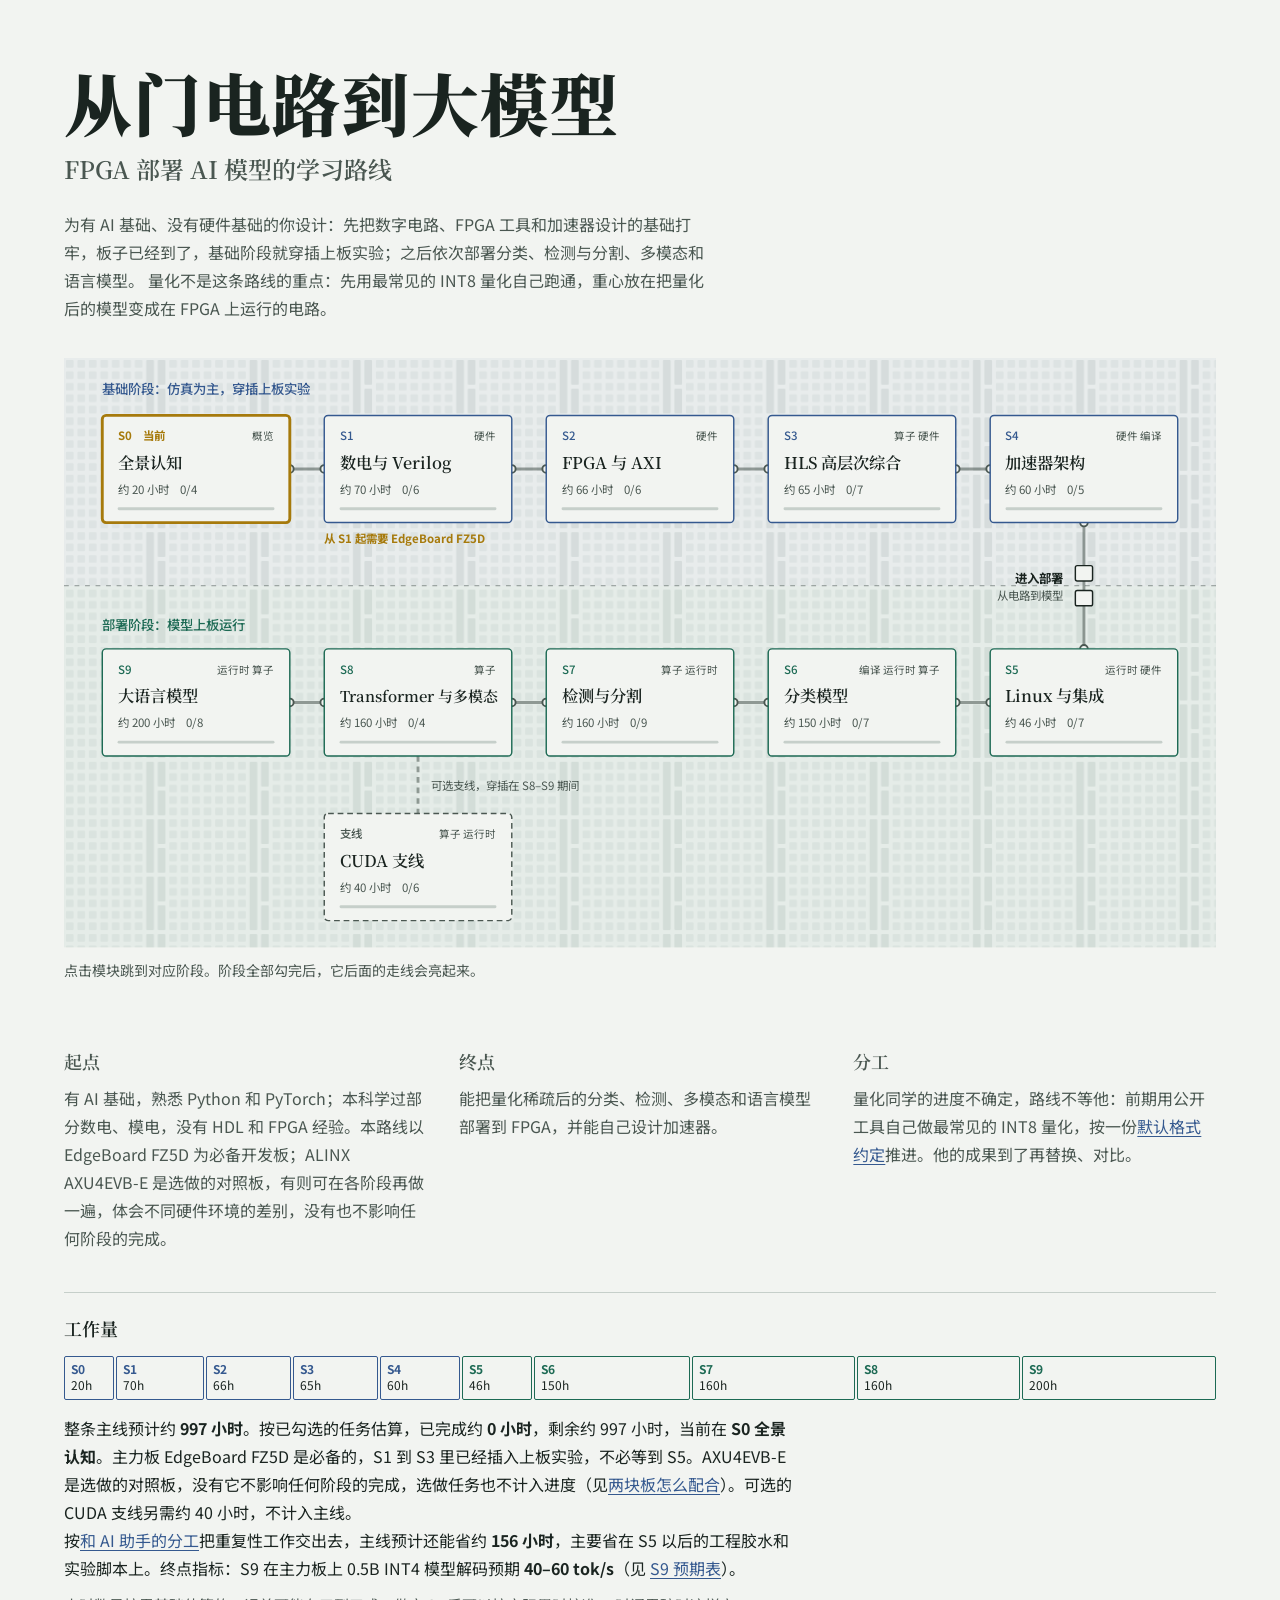
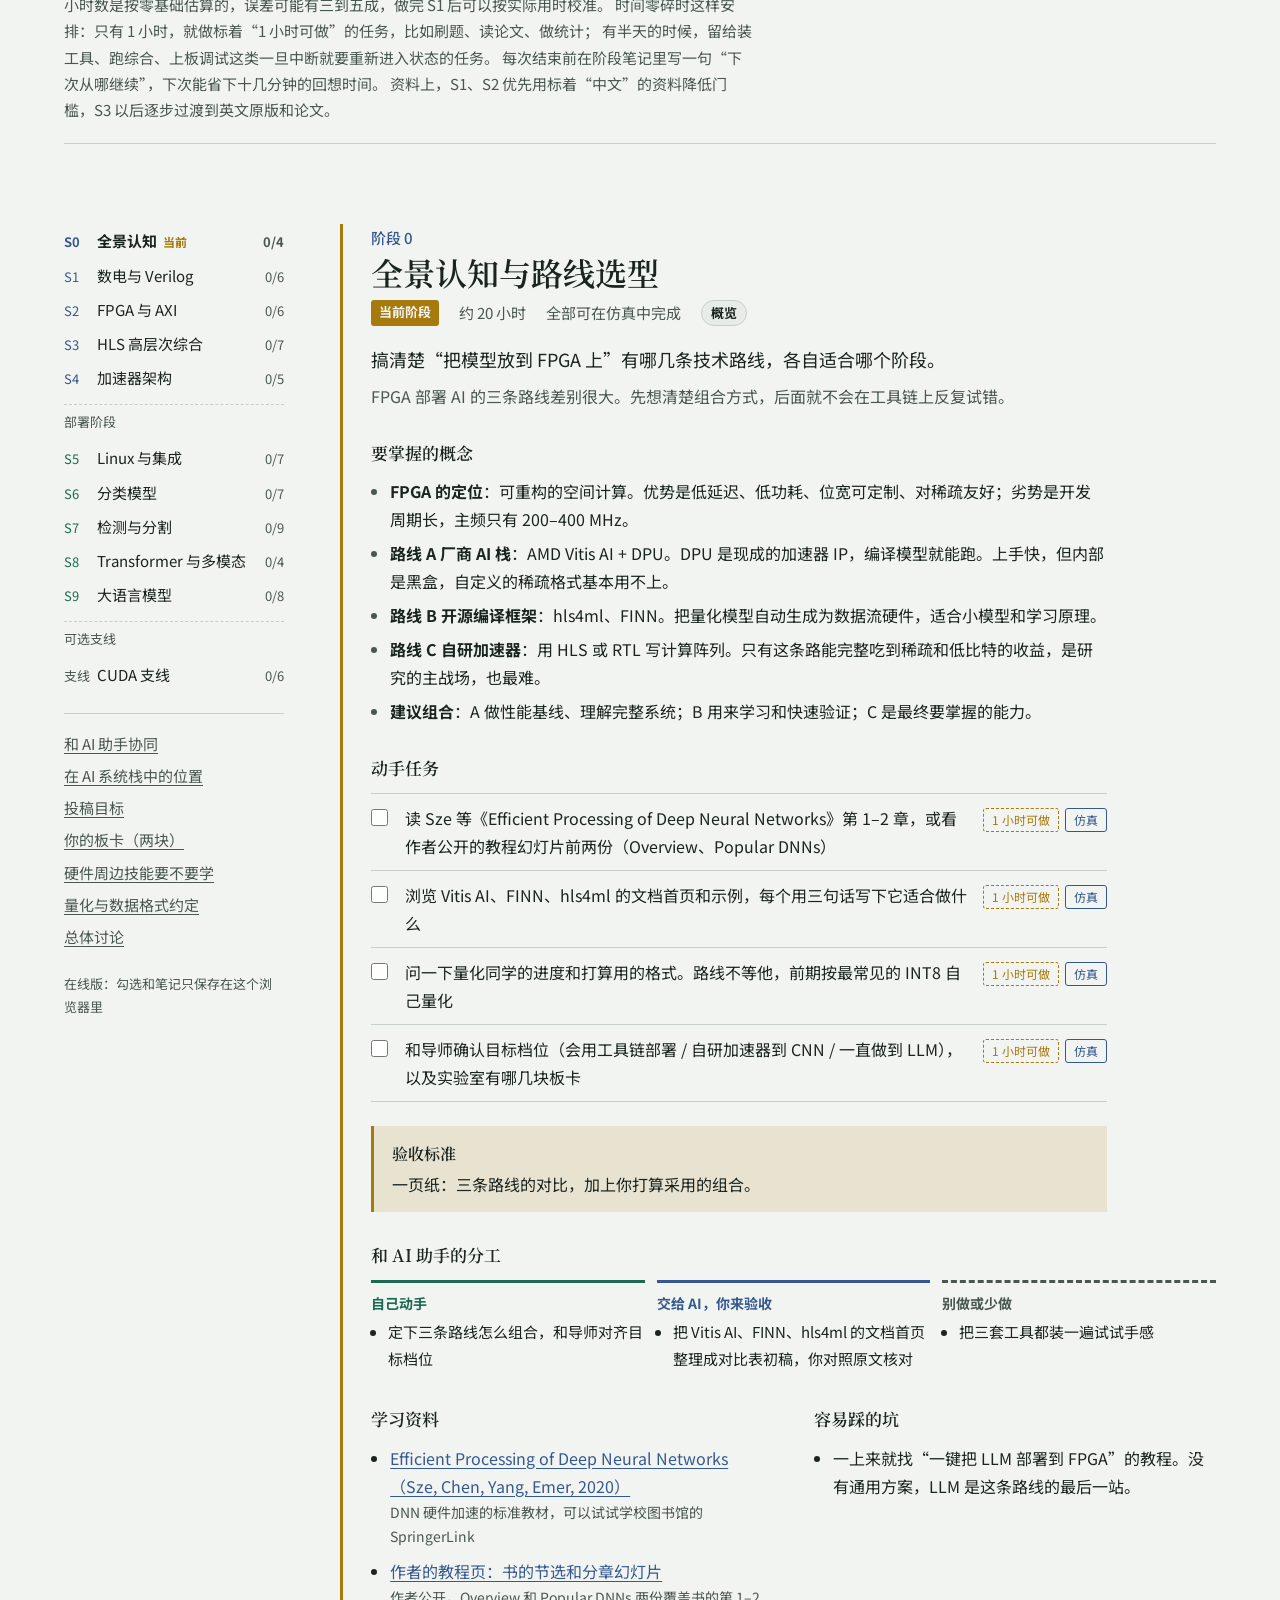
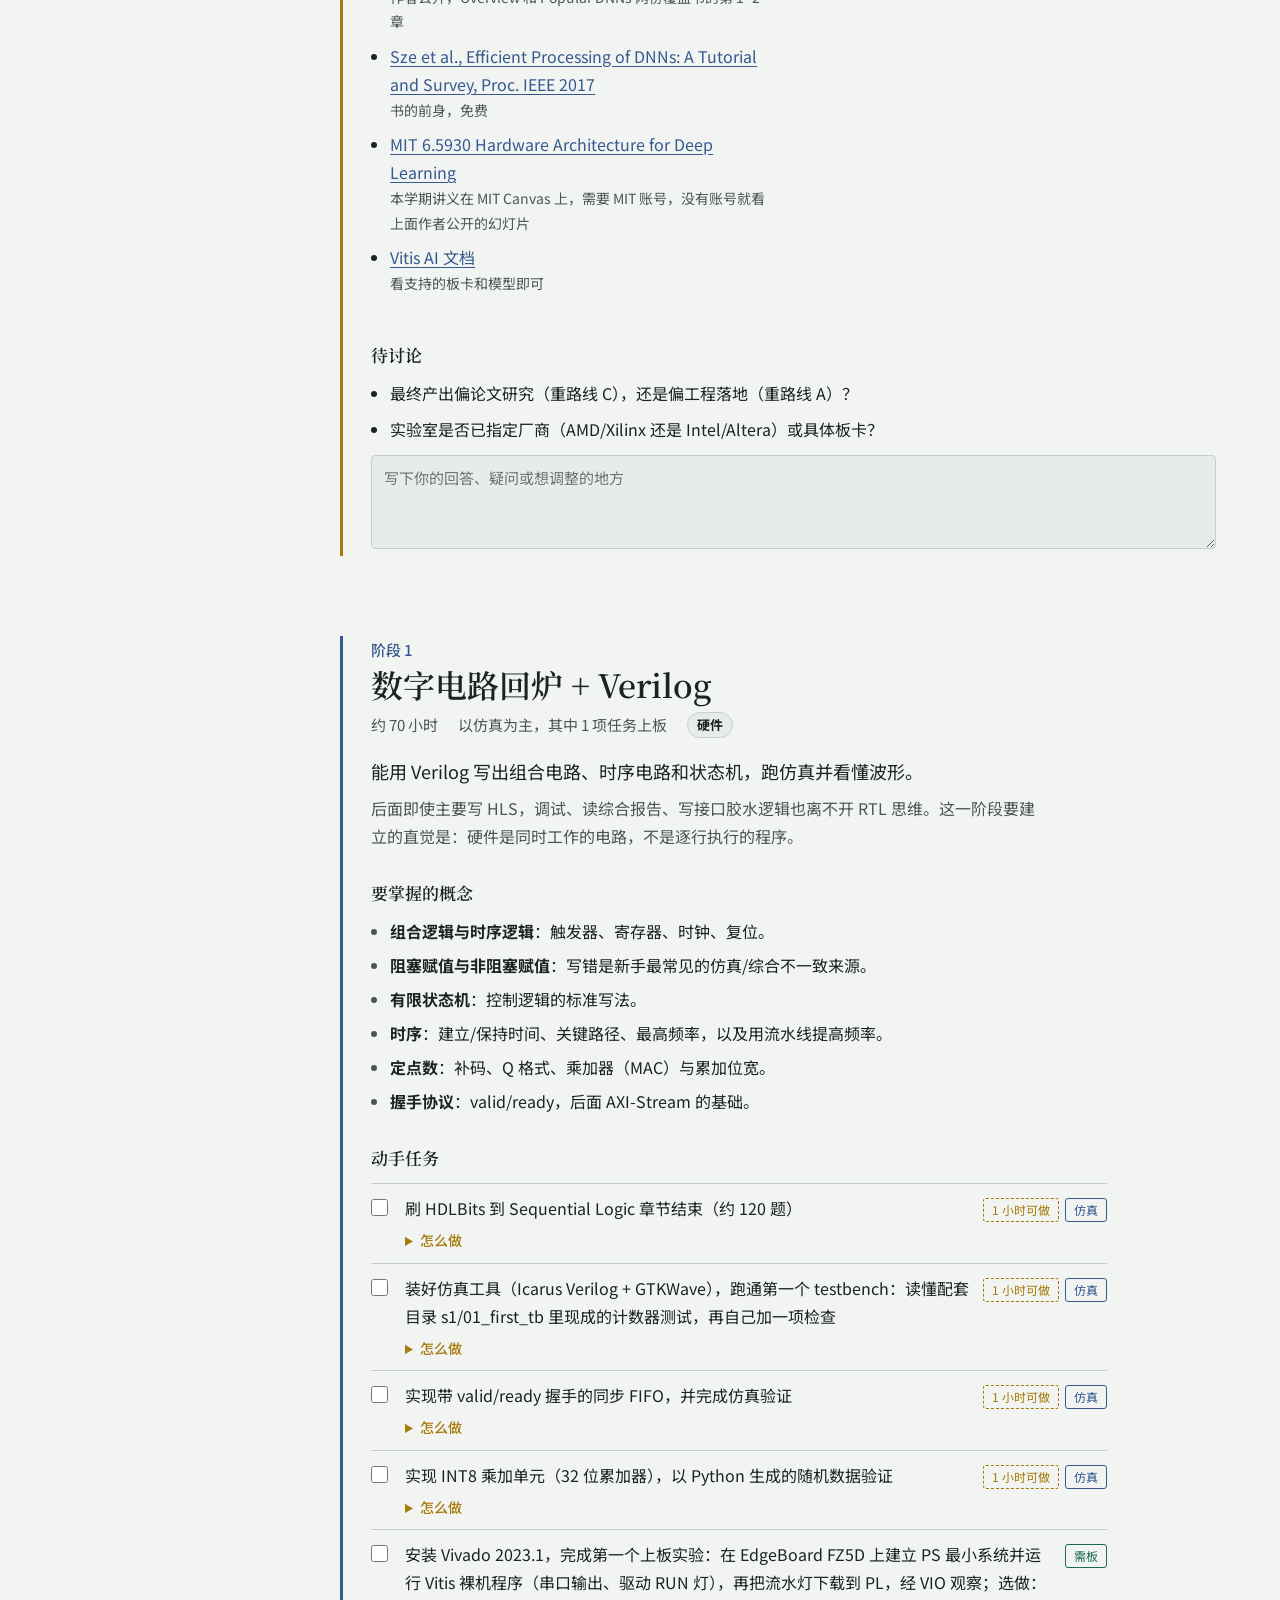
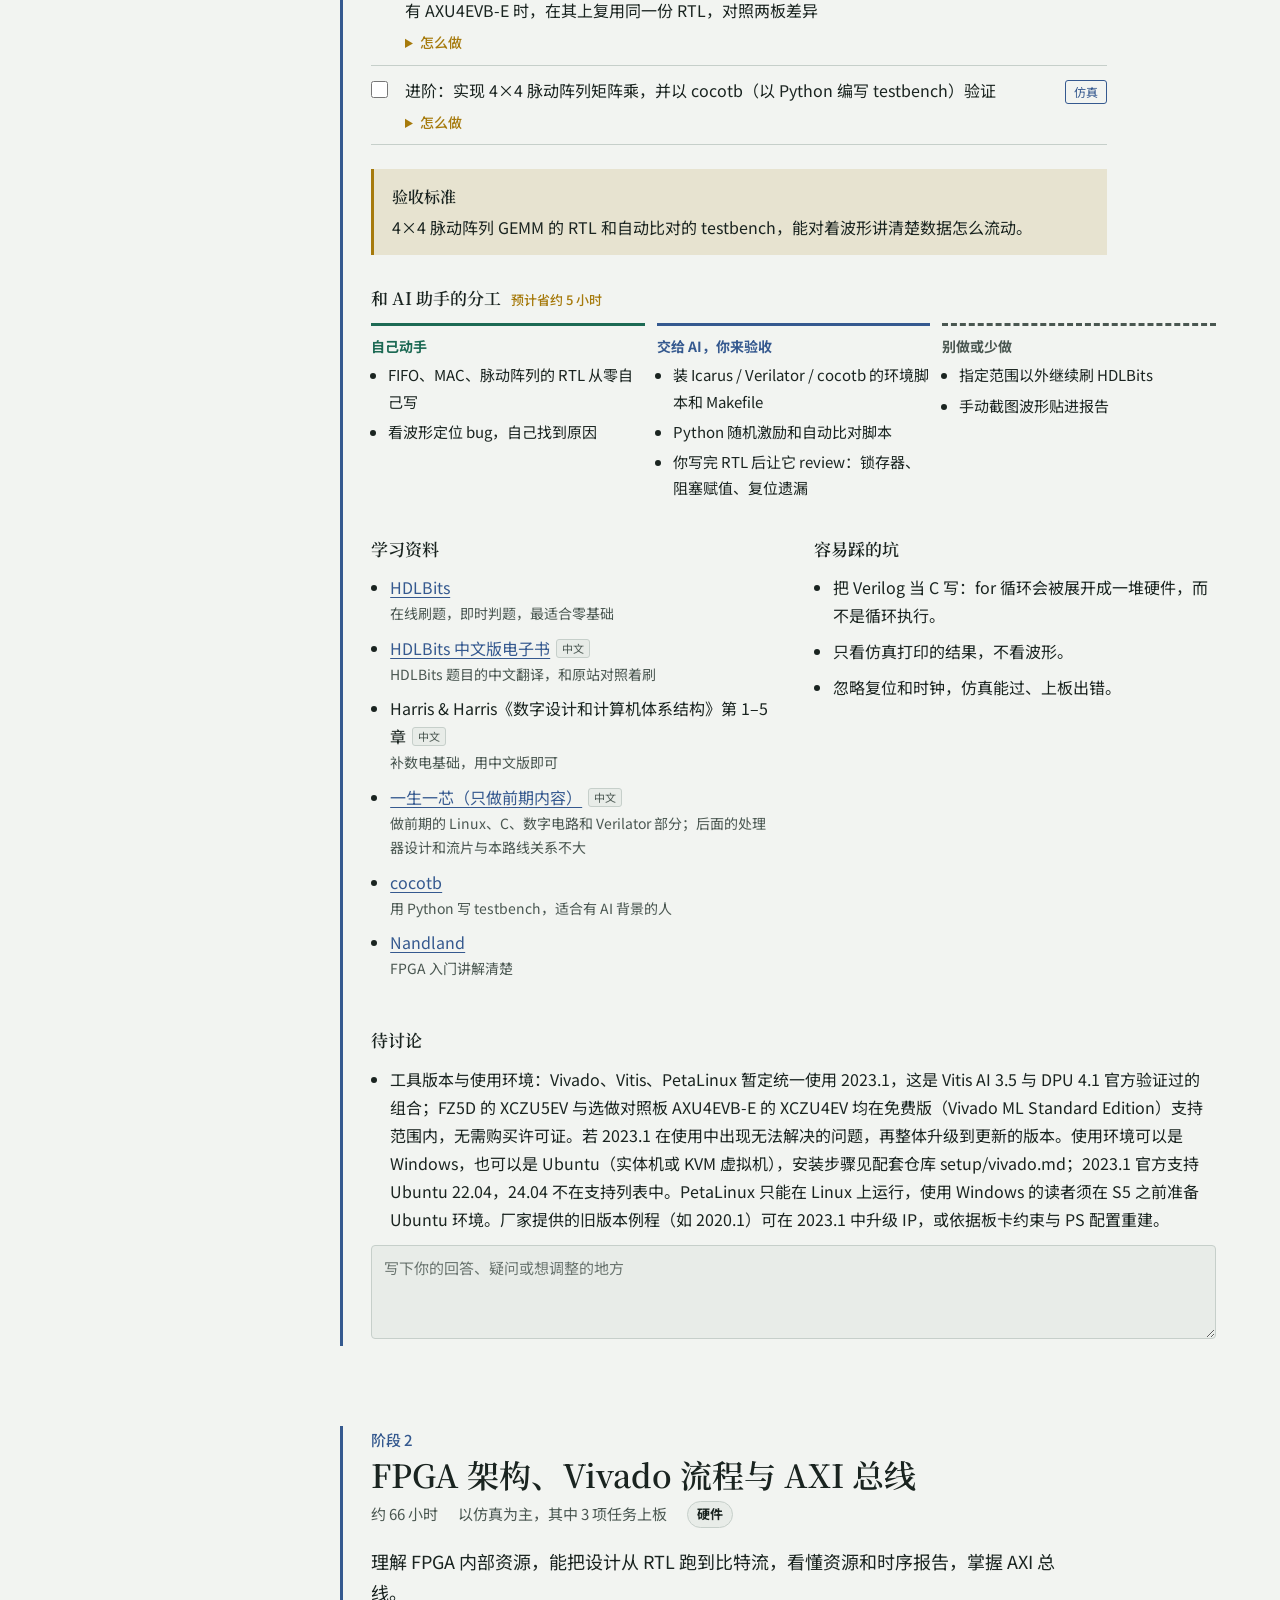
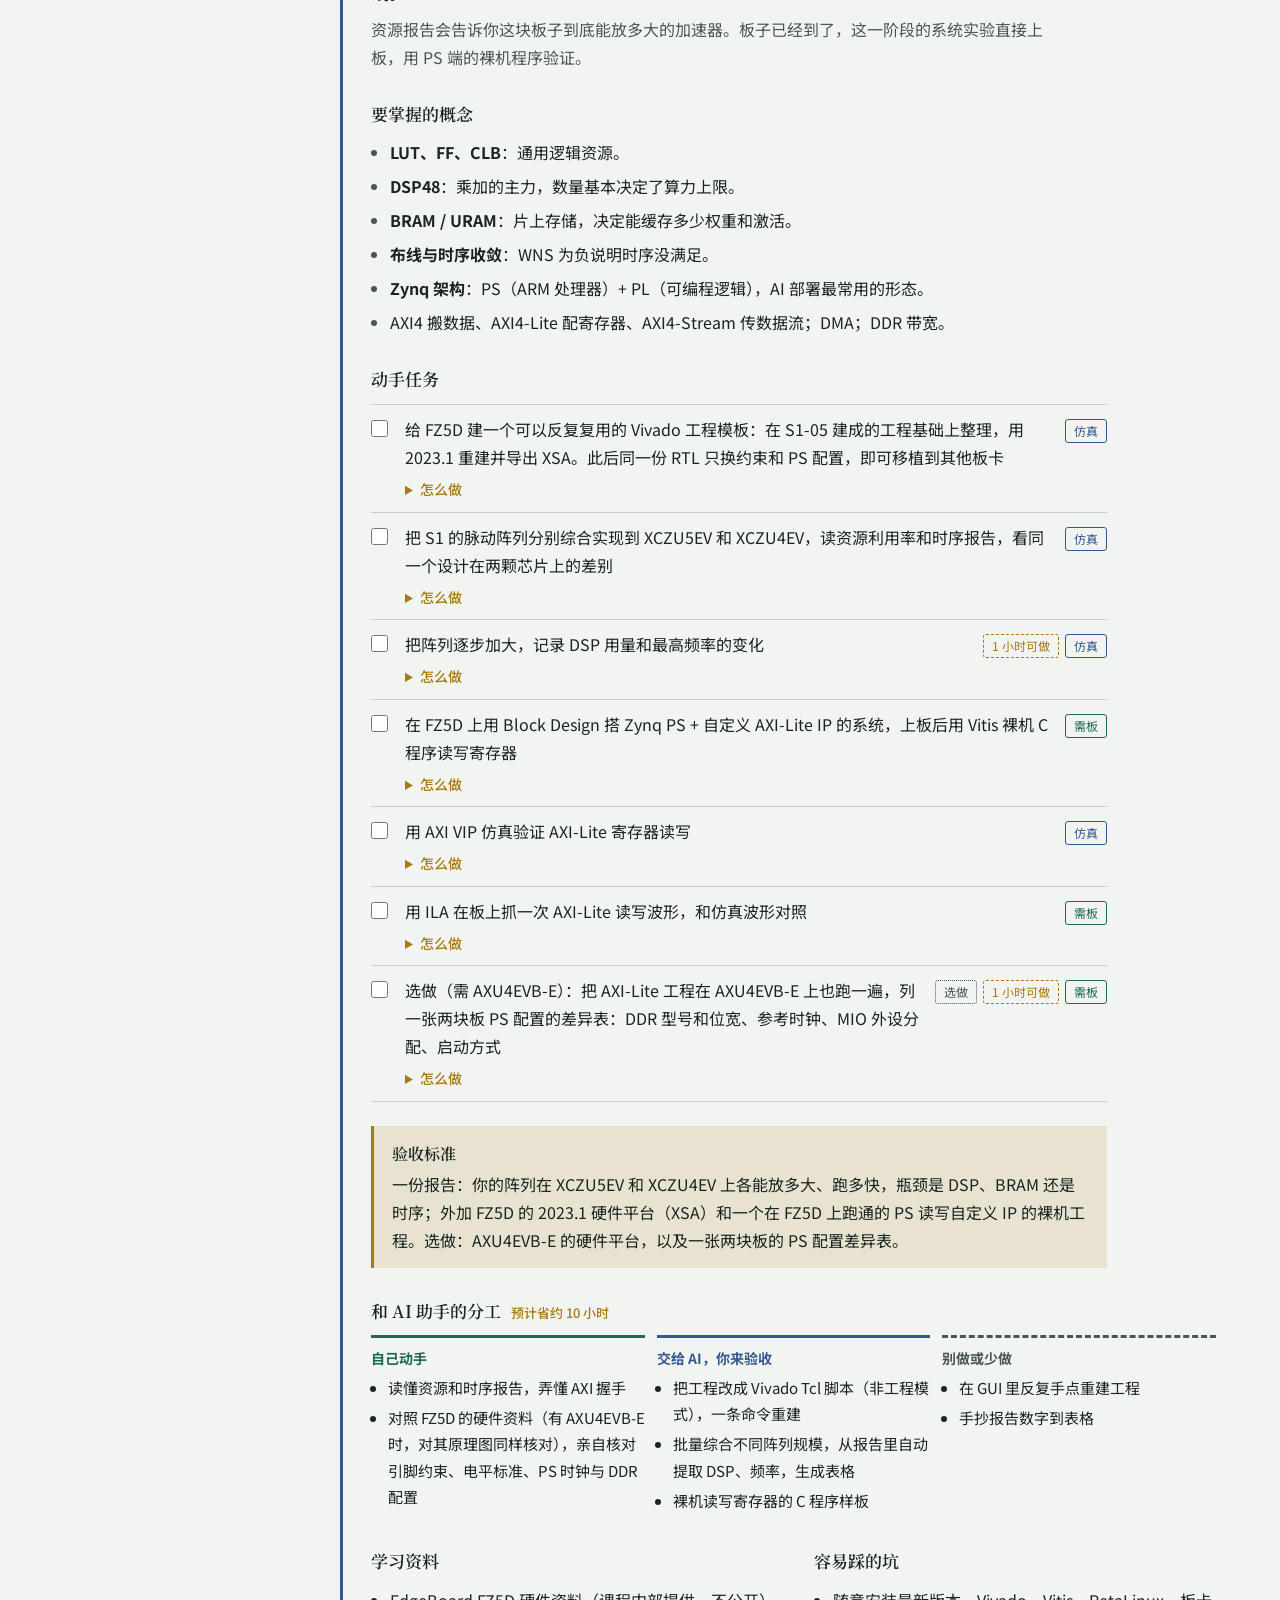
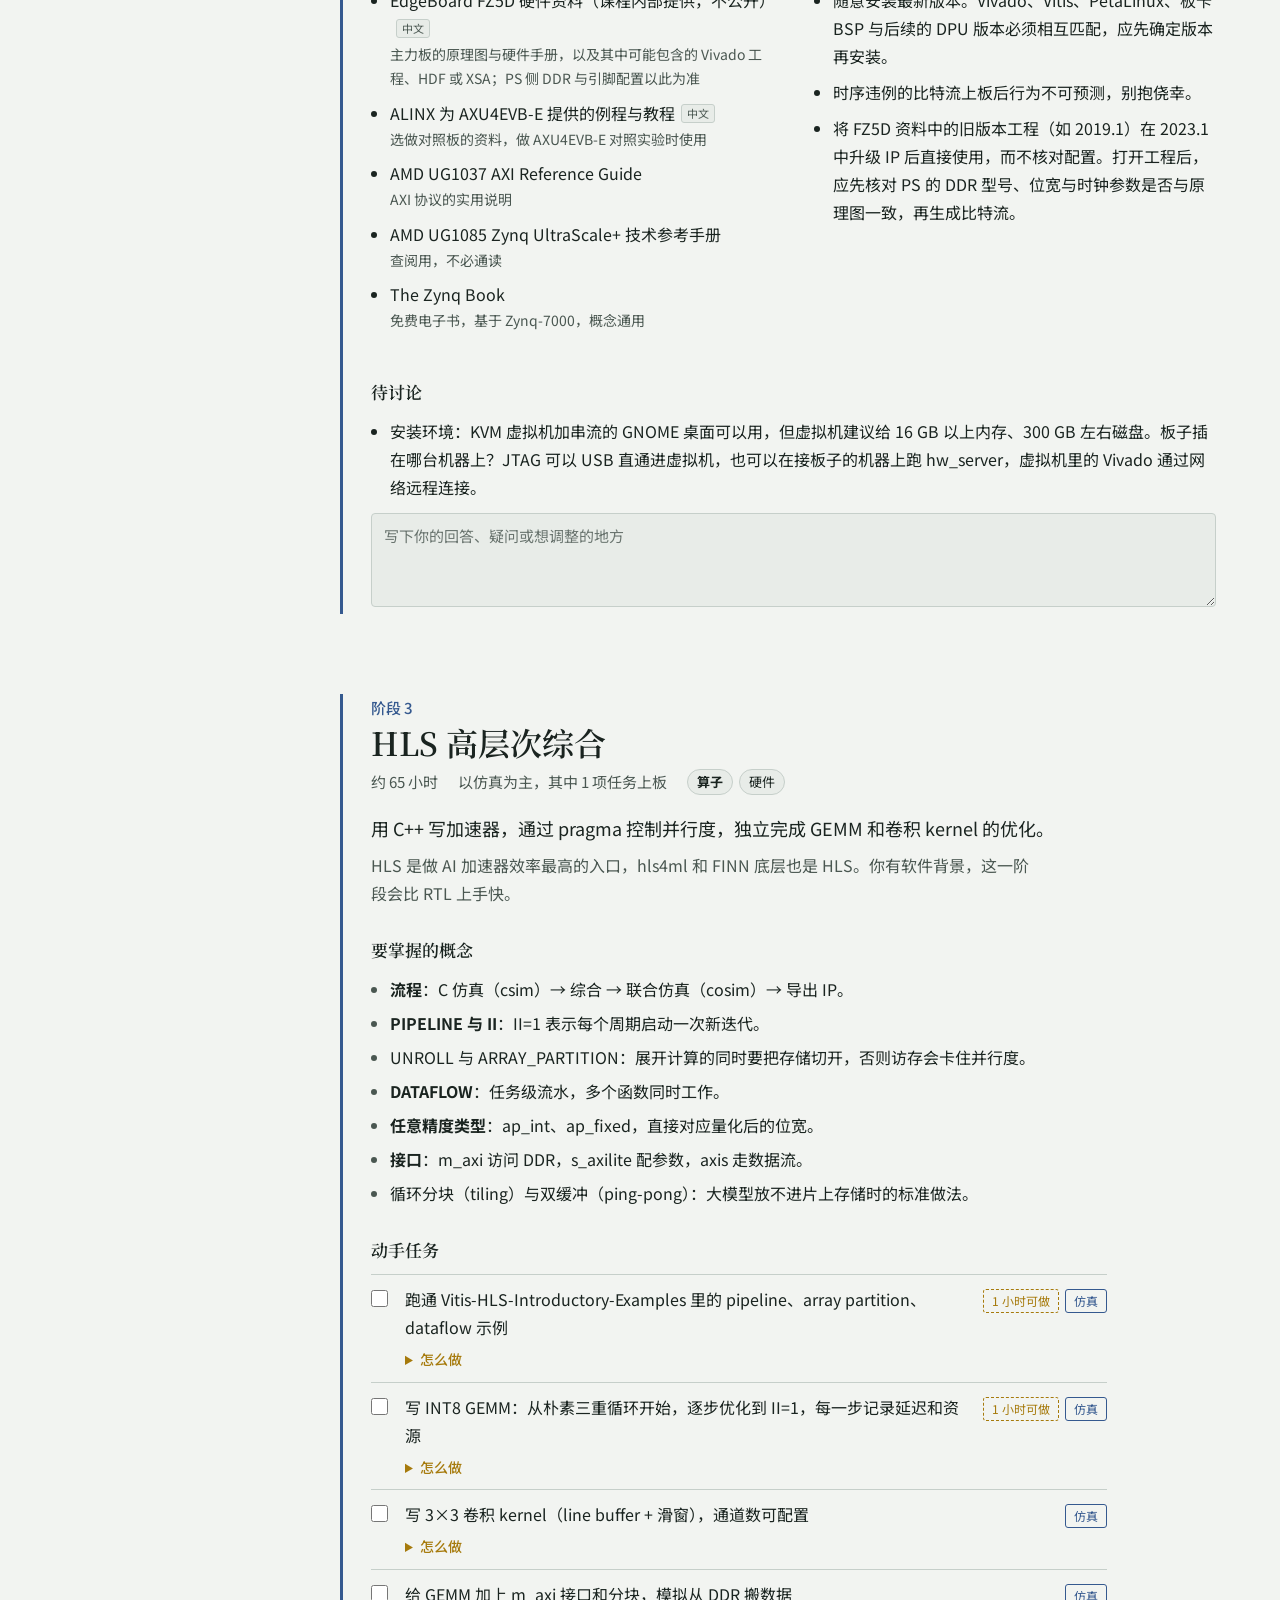
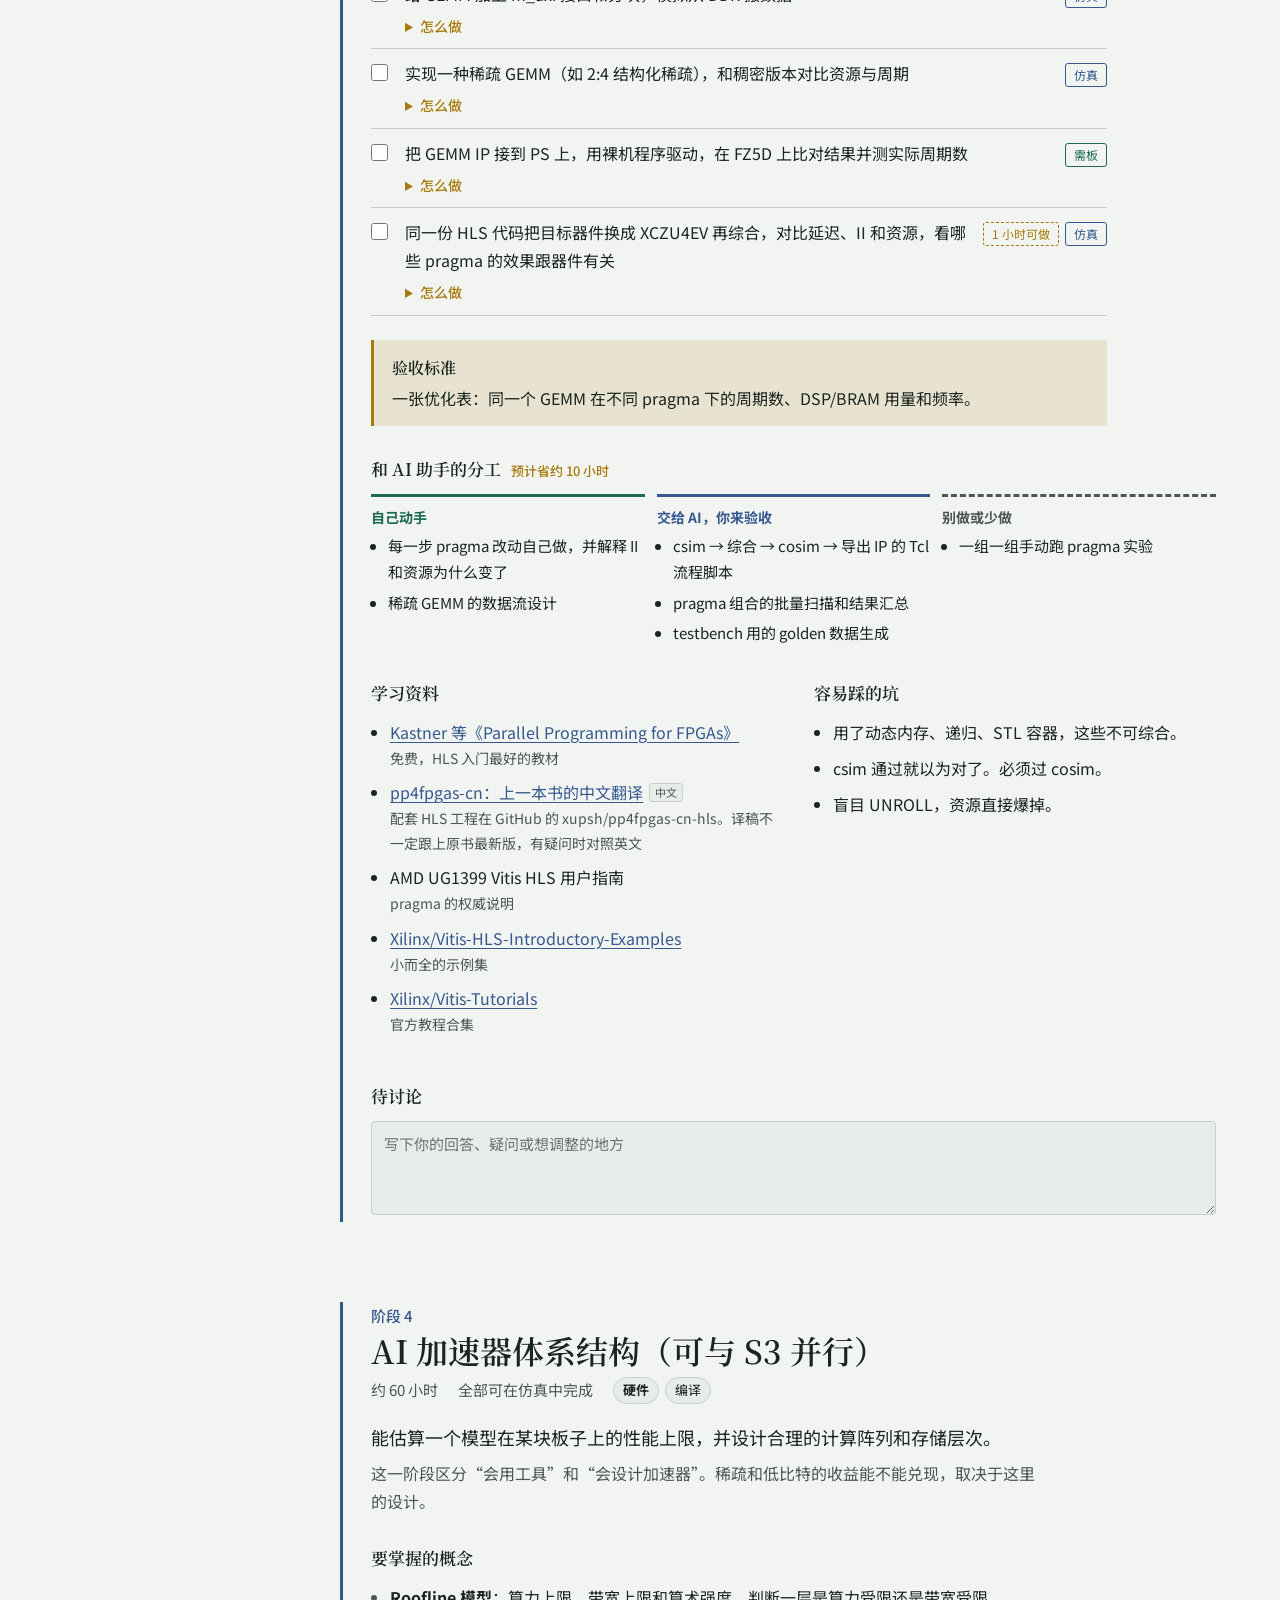
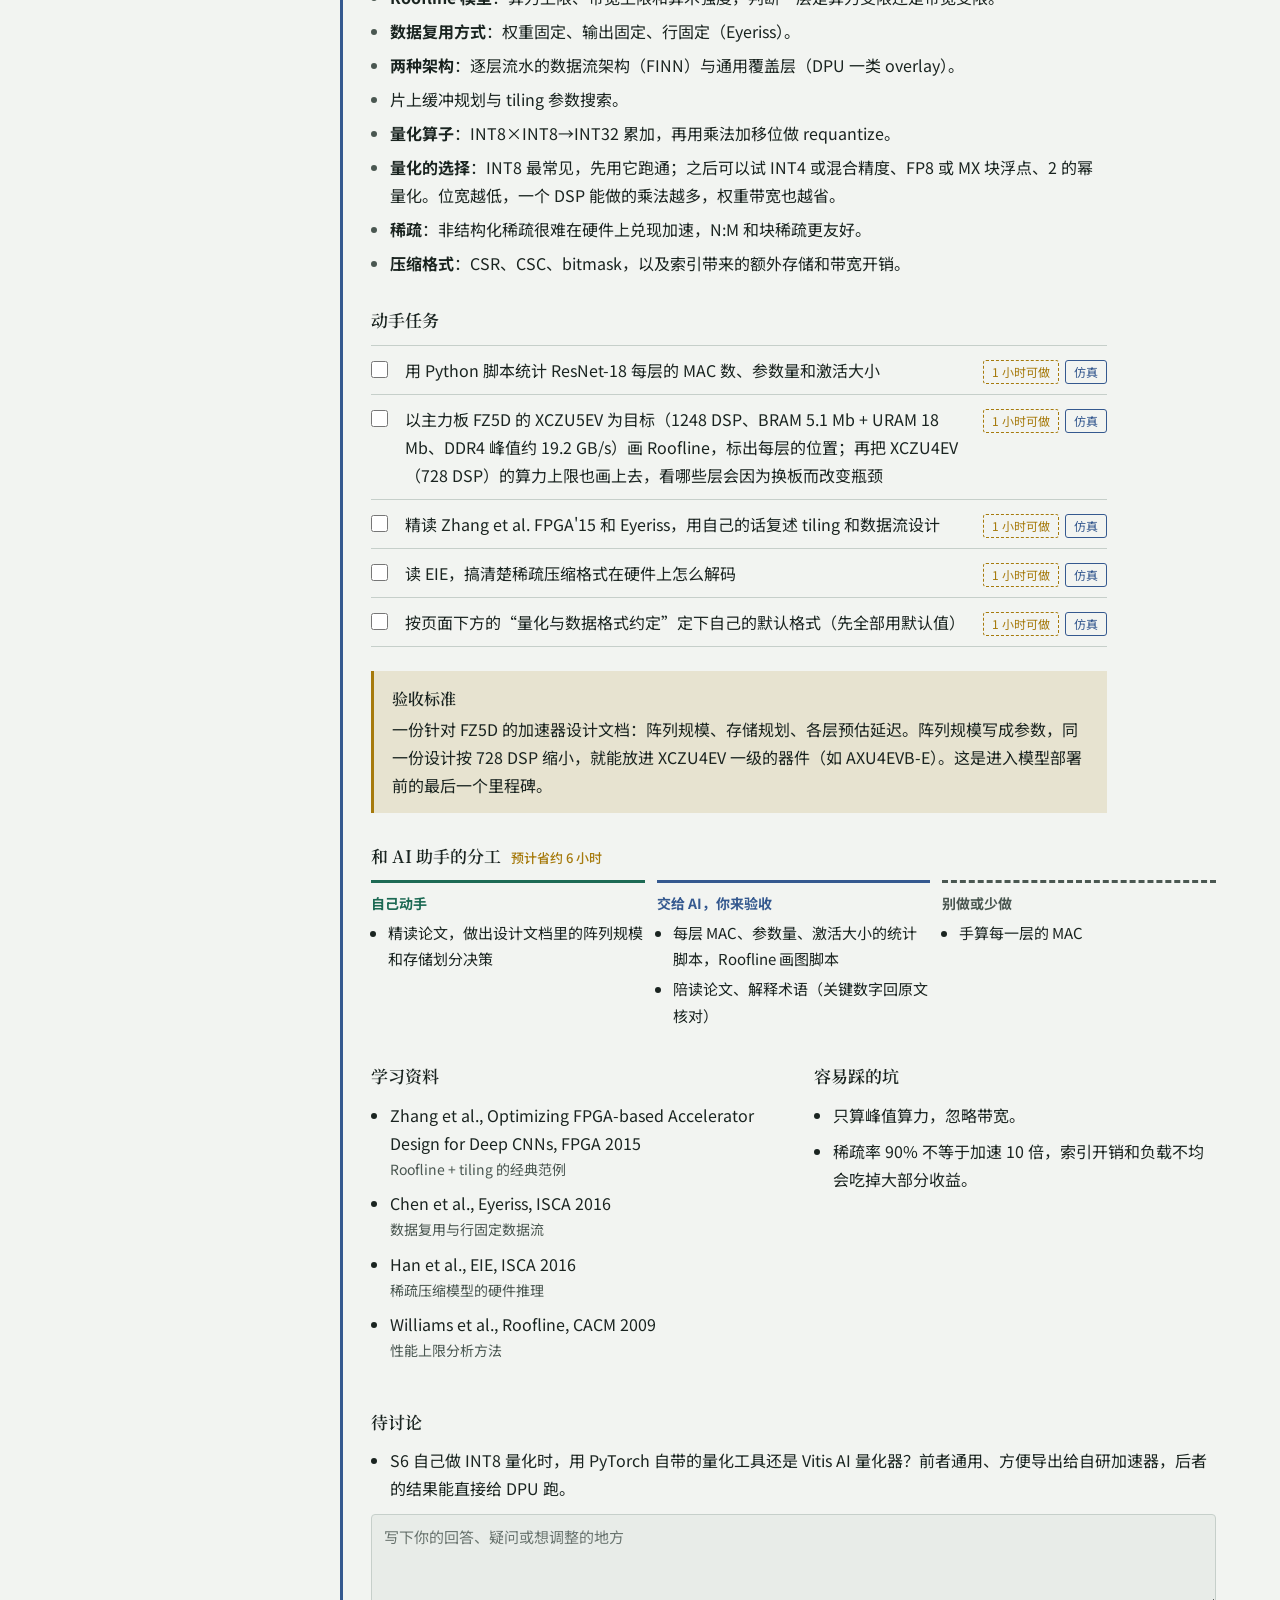
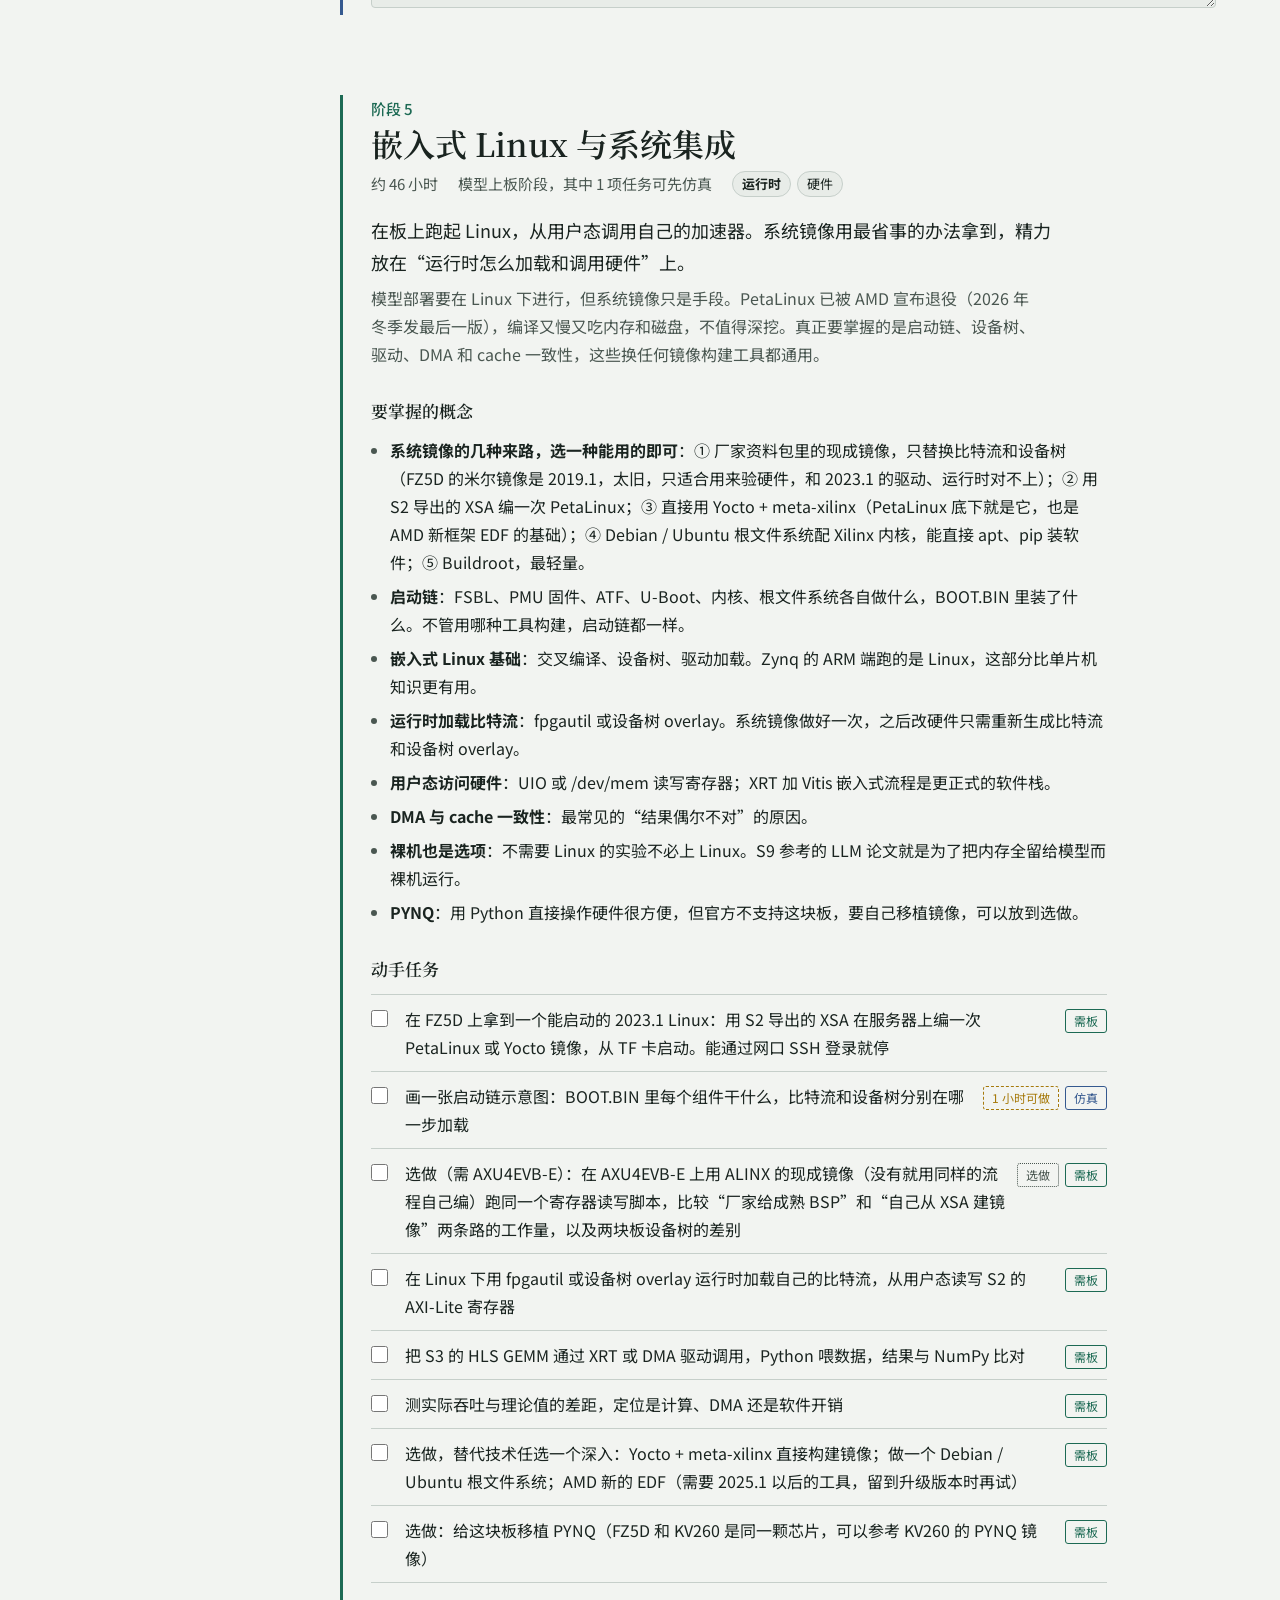
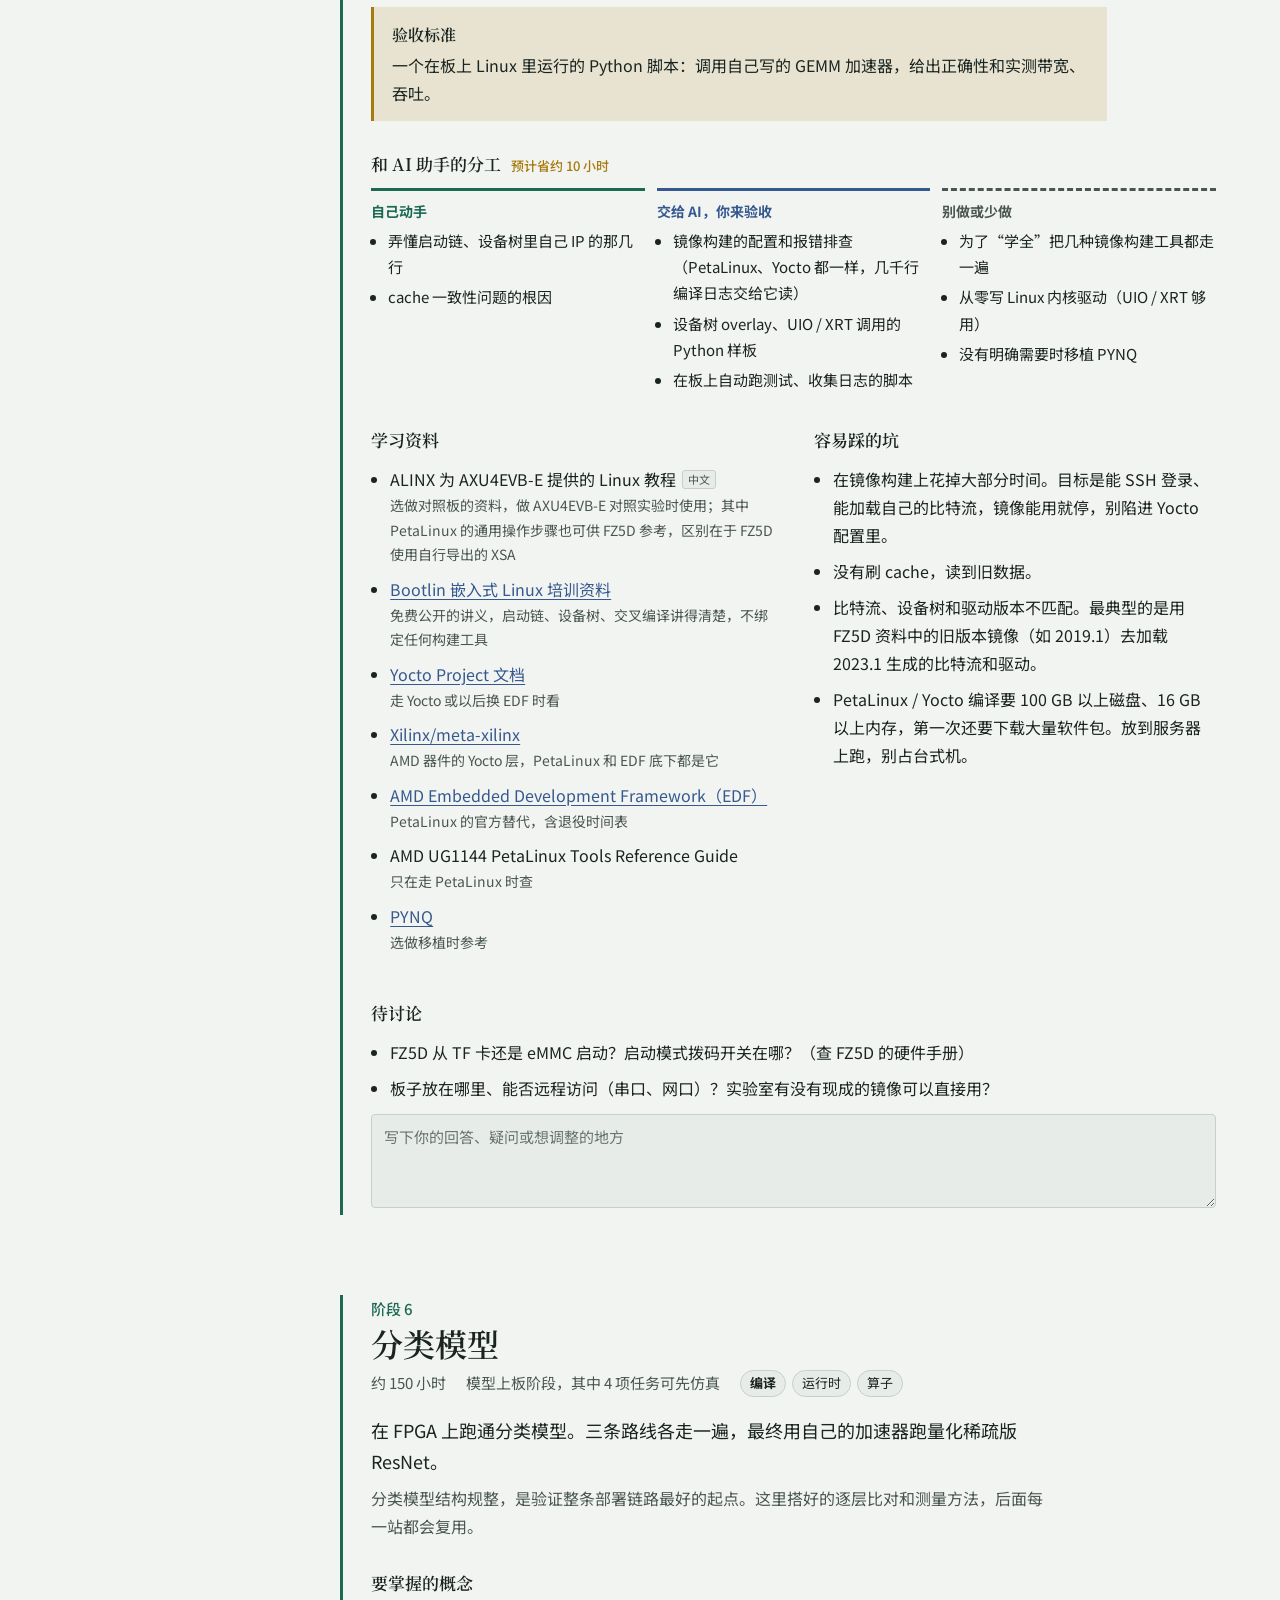
==== commit 2356d04b: "site: align the S1 advanced task and make the AXU4EVB-E optional - align the S1 advanced task with t" ====
--- a/web/index.html
+++ b/web/index.html
@@ -34,7 +34,7 @@
     <div class="brief-grid">
       <div>
         <p class="h3">起点</p>
-        <p>有 AI 基础，熟悉 Python 和 PyTorch；本科学过部分数电、模电，没有 HDL 和 FPGA 经验。手上有两块板：主力是实验室里你独占的 EdgeBoard FZ5D，自己的 ALINX AXU4EVB-E 用来对照，体会不同硬件环境的差别。</p>
+        <p>有 AI 基础，熟悉 Python 和 PyTorch；本科学过部分数电、模电，没有 HDL 和 FPGA 经验。本路线以 EdgeBoard FZ5D 为必备开发板；ALINX AXU4EVB-E 是选做的对照板，有则可在各阶段再做一遍，体会不同硬件环境的差别，没有也不影响任何阶段的完成。</p>
       </div>
       <div>
         <p class="h3">终点</p>
@@ -138,24 +138,24 @@
   </section>
 
   <section class="wrap extra" id="boards">
-    <h2>你的板卡：EdgeBoard FZ5D 主力，AXU4EVB-E 对照</h2>
-    <p class="section-lead">
-      主线在 FZ5D 上走；每个阶段挑一件事在 AXU4EVB-E 上再做一遍，体会换一个硬件环境要改什么、性能怎么变。
+    <h2>开发板：EdgeBoard FZ5D 必备，AXU4EVB-E 选做对照</h2>
+    <p class="section-lead">
+      主线全部在 FZ5D 上完成，所有必做的上板实验只需要这一块板。若另有 AXU4EVB-E，每个阶段可挑一件事在其上再做一遍，体会换一个硬件环境要改什么、性能怎么变；这些任务标注“选做”，不计入进度。
       两块板芯片同代、PS 侧内存带宽相同，差别在 DSP 数量、内存容量、有没有 PL 侧 DDR、厂家资料和接口，每一项差别都对应一个能做的对照实验。
     </p>
     <p class="h3 board-name" id="lab-board-name"></p>
     <p class="board-lead" id="lab-board-lead"></p>
     <div class="board-grid" id="lab-board"></div>
-    <p class="h3 board-name later-title">对照板：ALINX AXU4EVB-E V3.0</p>
+    <p class="h3 board-name later-title">选做对照板：ALINX AXU4EVB-E V3.0</p>
     <p class="board-lead">
-      2026 年 11 月到货，当时在 S1。核心板参数来自 ALINX 的 ACU4EV 核心板手册，芯片资源来自 AMD 的选型资料；
+      没有这块板不影响任何阶段的完成。核心板参数来自 ALINX 的 ACU4EV 核心板手册，芯片资源来自 AMD 的选型资料；
       载板上的接口（MIPI、HDMI/DP 等）我没能读到这块板的手册原文，请以 ALINX 官方手册为准。
     </p>
     <div class="board-grid" id="my-board"></div>
-    <p class="h3 later-title">两块板怎么配合</p>
+    <p class="h3 later-title">两块板怎么配合（对照部分为选做）</p>
     <div class="table-scroll">
       <table class="boards board-split">
-        <thead><tr><th>阶段</th><th>在 FZ5D 上做</th><th>在 AXU4EVB-E 上对照，体会什么</th></tr></thead>
+        <thead><tr><th>阶段</th><th>在 FZ5D 上做</th><th>有 AXU4EVB-E 时的对照（选做），体会什么</th></tr></thead>
         <tbody id="board-split"></tbody>
       </table>
     </div>
--- a/web/style.css
+++ b/web/style.css
@@ -264,6 +264,7 @@
 .chip.board { color: var(--board); }
 .chip.gpu { color: var(--ink-2); }
 .chip.frag { color: var(--net); border-style: dashed; }
+.chip.opt { color: var(--ink-2); border-style: dotted; }
 .chips { display: flex; gap: 6px; flex-wrap: wrap; justify-content: flex-end; }
 
 .deliverable {
@@ -620,6 +621,11 @@
 .tasks .how-steps li, .tasks .how-steps li:first-child { border: 0; }
 .how-done { margin: 0 0 4px; }
 .how-done b { margin-right: 8px; color: var(--board); }
+.how-refs { margin: 0 0 6px; font-size: 0.875rem; }
+.how-refs b { color: var(--board); }
+.how-refs ul { margin: 4px 0 0; padding-left: 20px; }
+.tasks .how-refs li, .tasks .how-refs li:first-child { border: 0; padding: 2px 0; }
+.how-refs .res-note { display: block; color: var(--ink-2); font-size: 0.8125rem; }
 .how-lab { margin: 0; font-size: 0.875rem; color: var(--ink-2); }
 .how-lab code { font-size: 0.8125rem; }
 .how-print { display: none; }
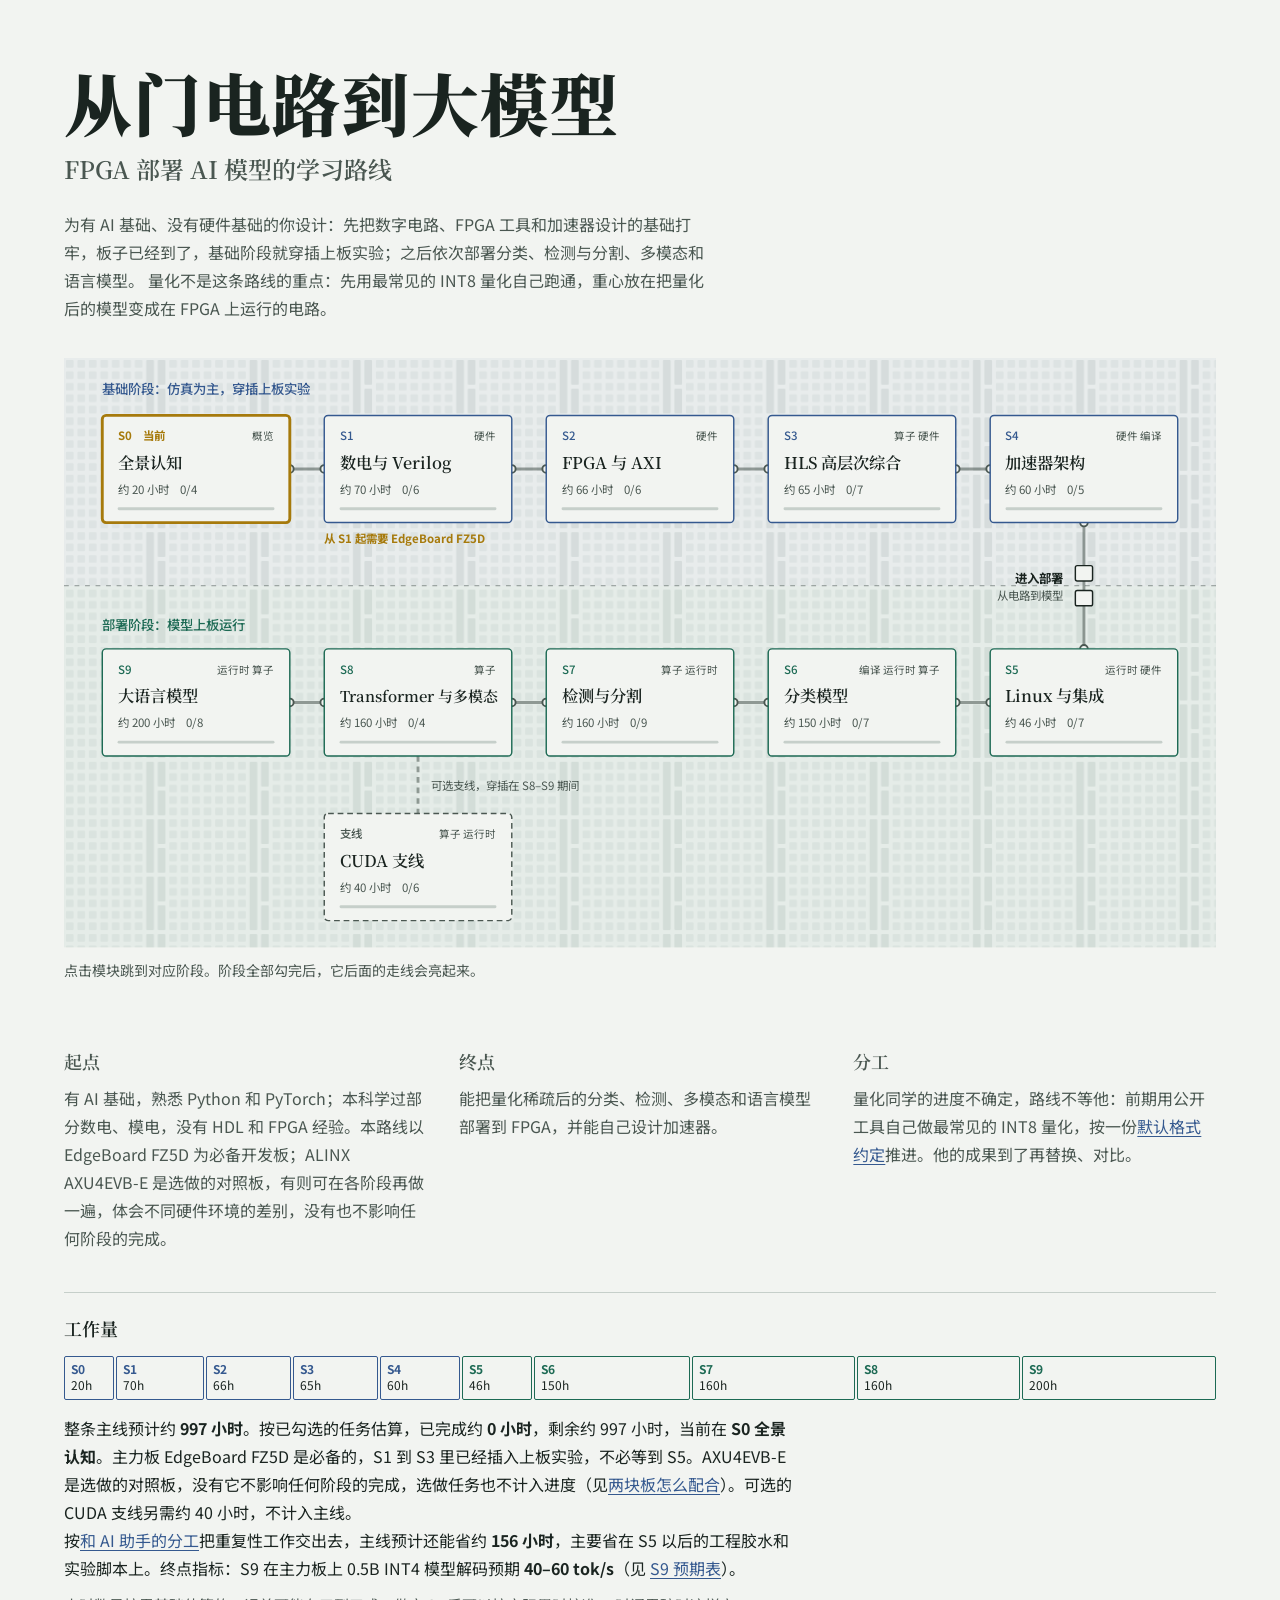
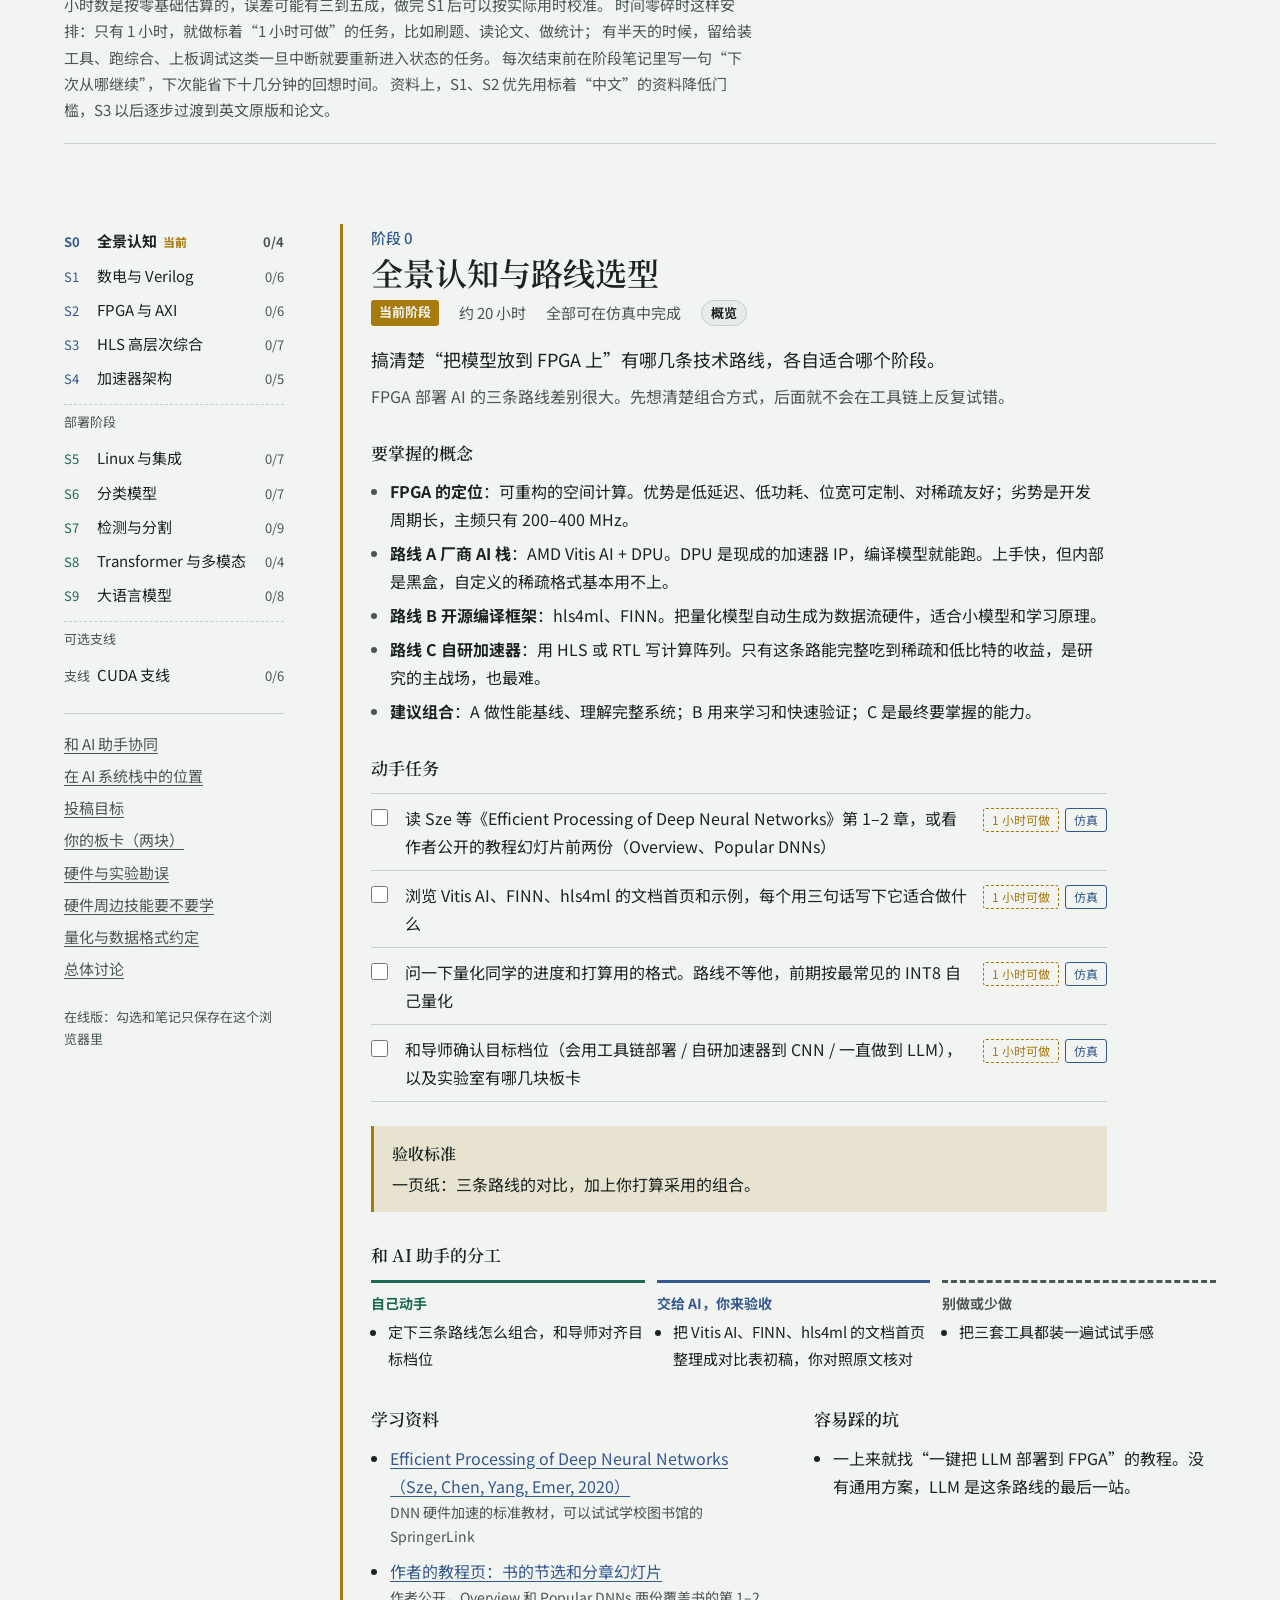
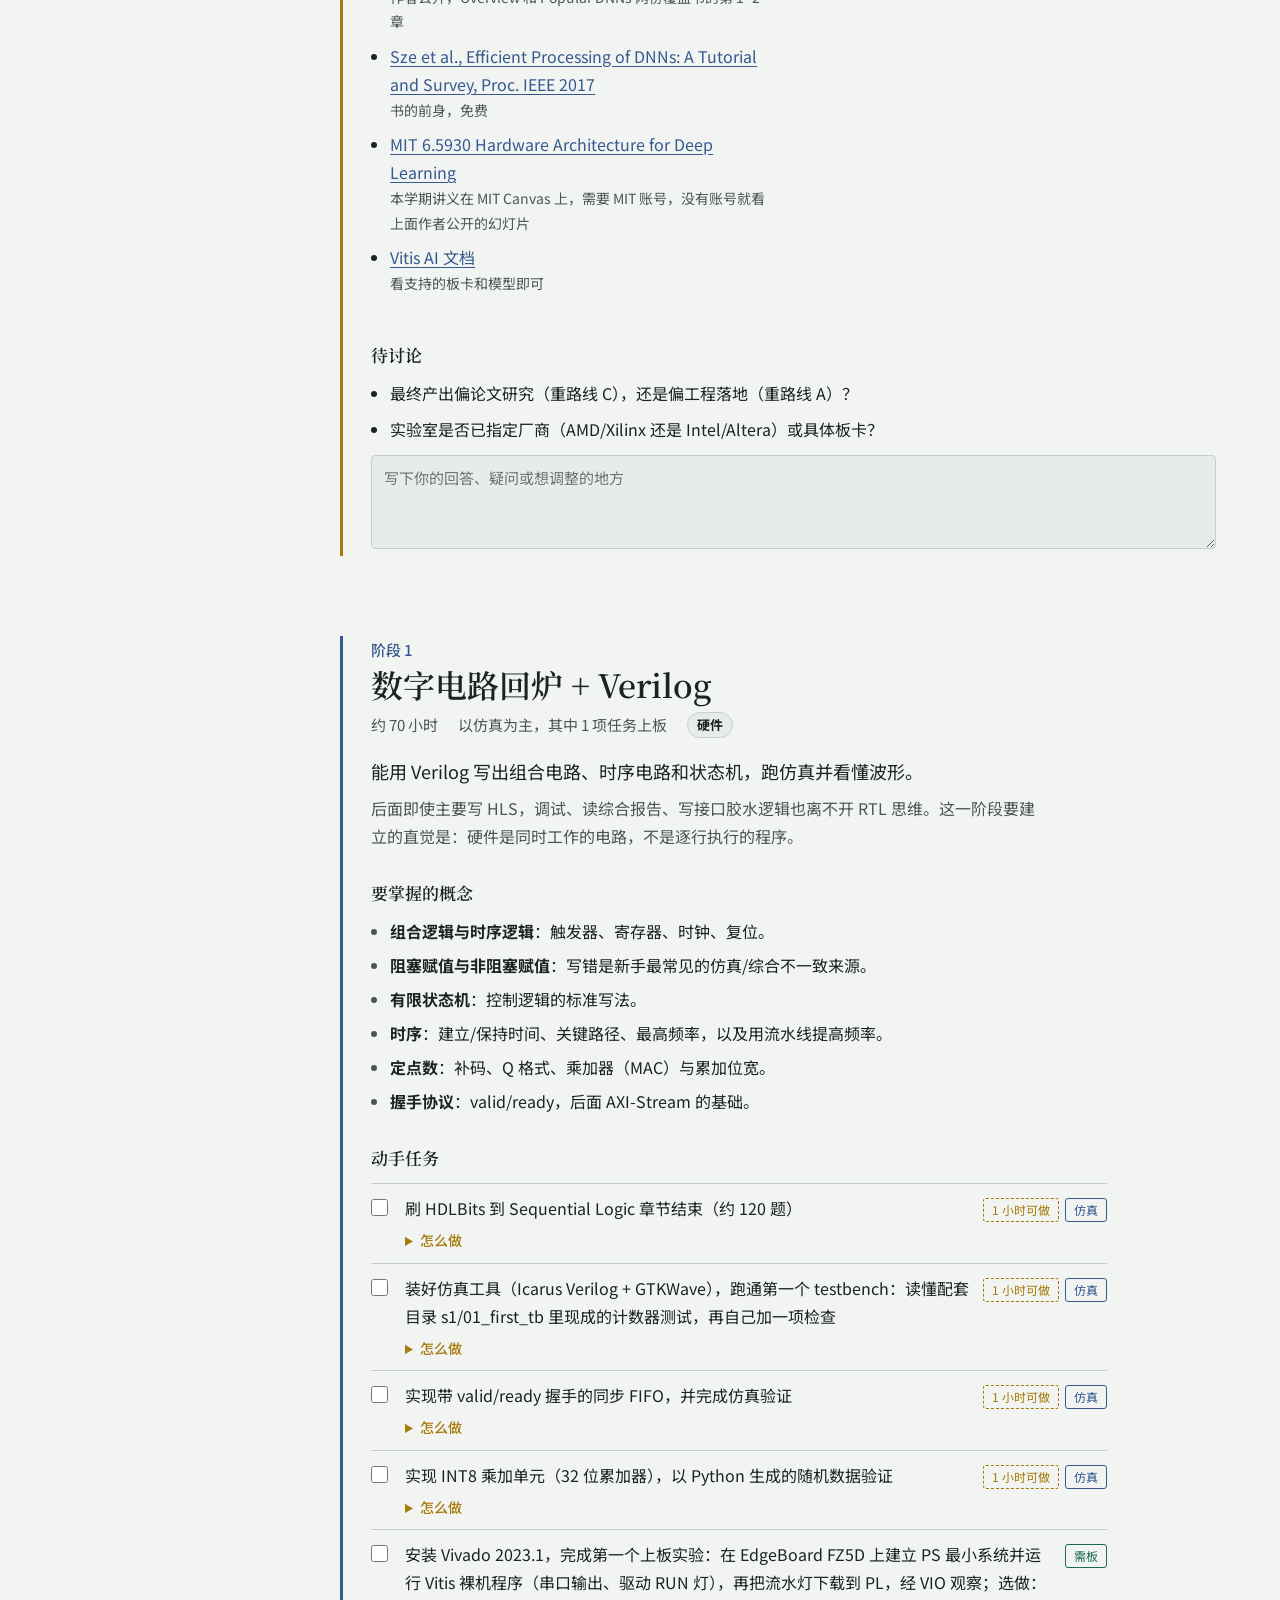
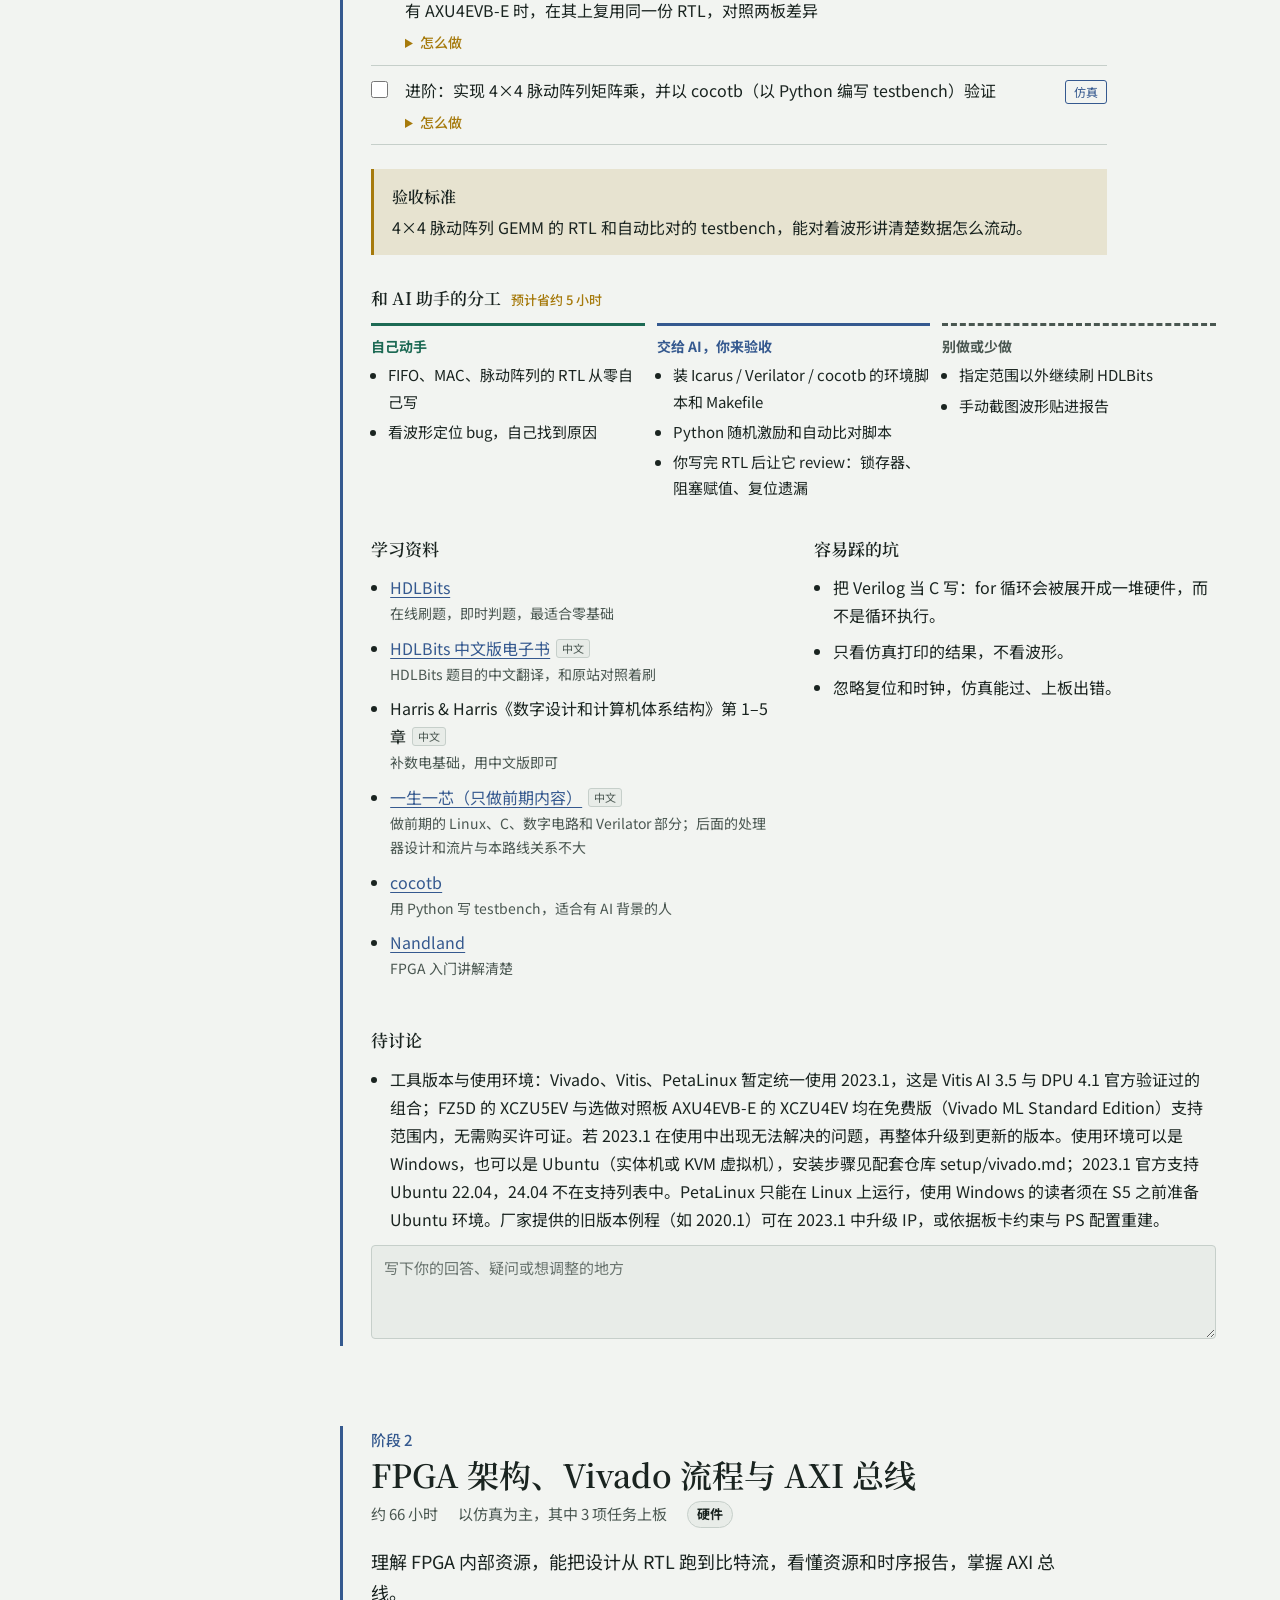
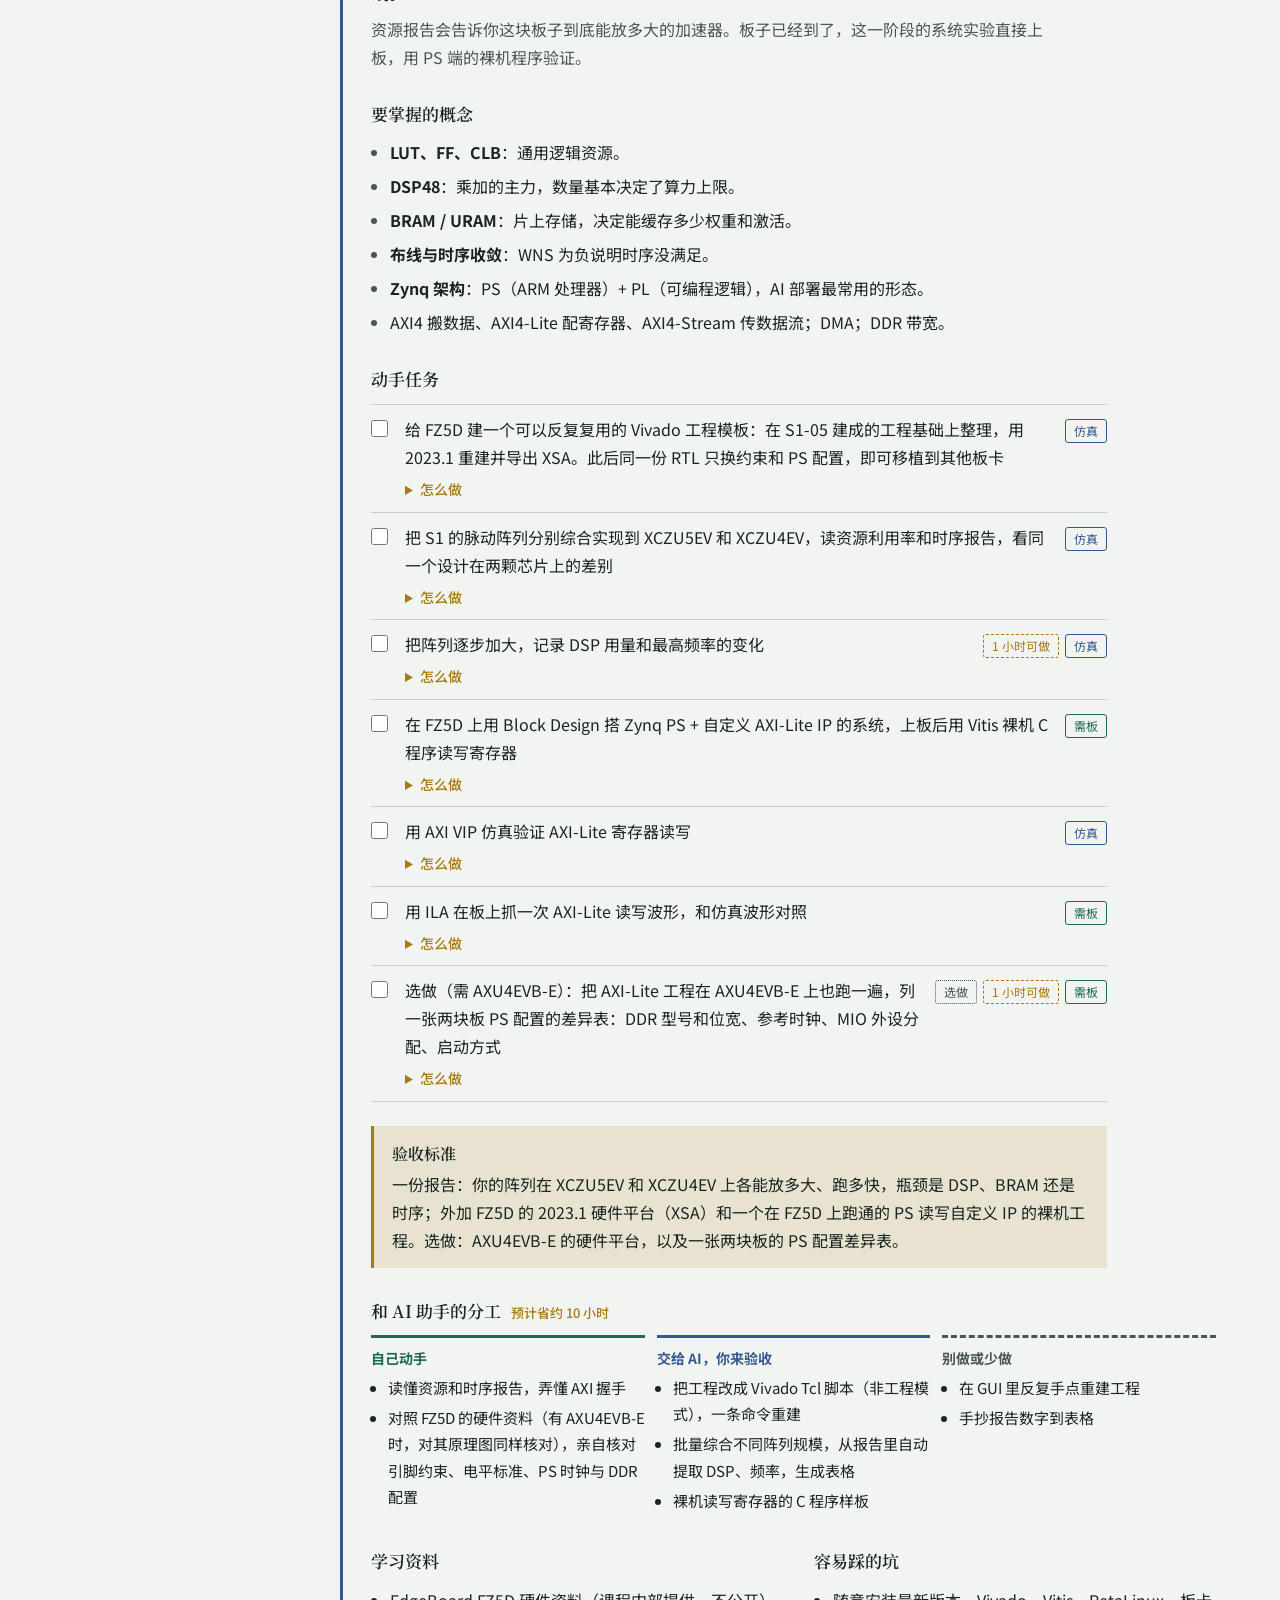
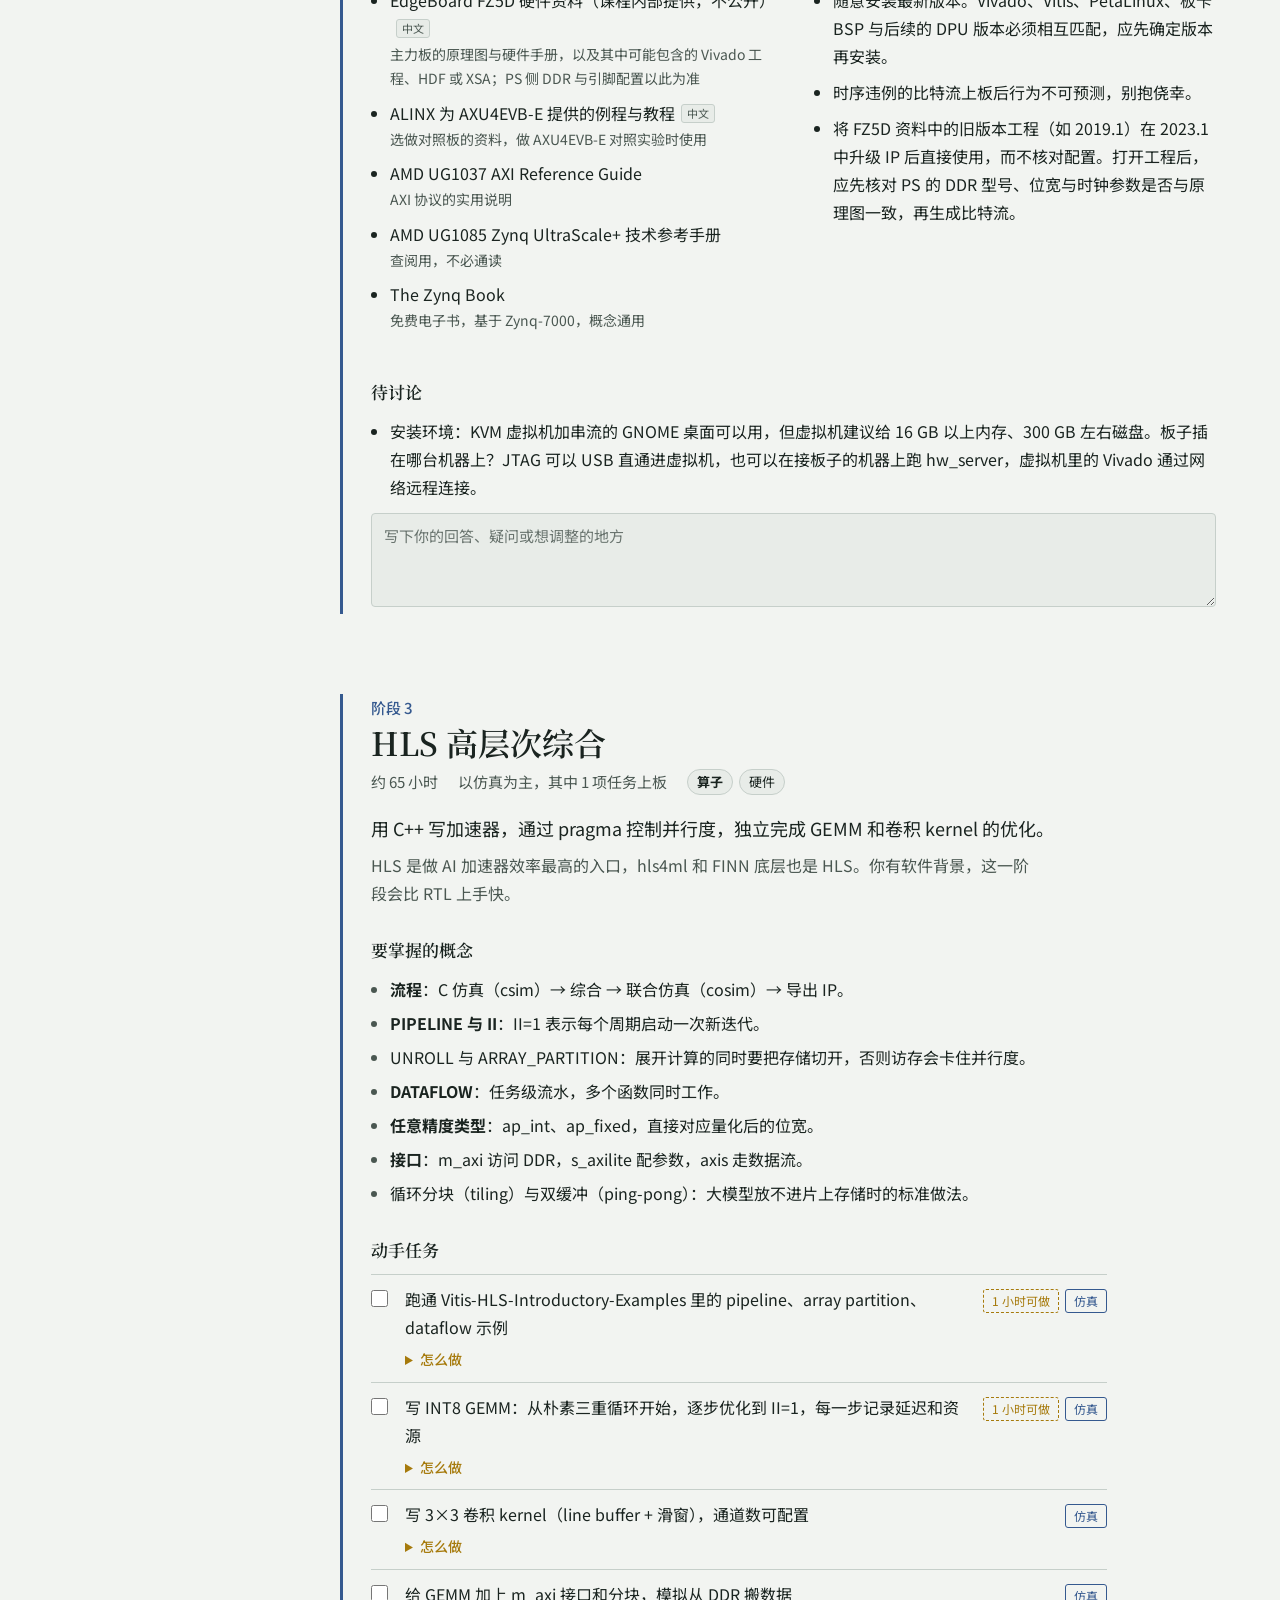
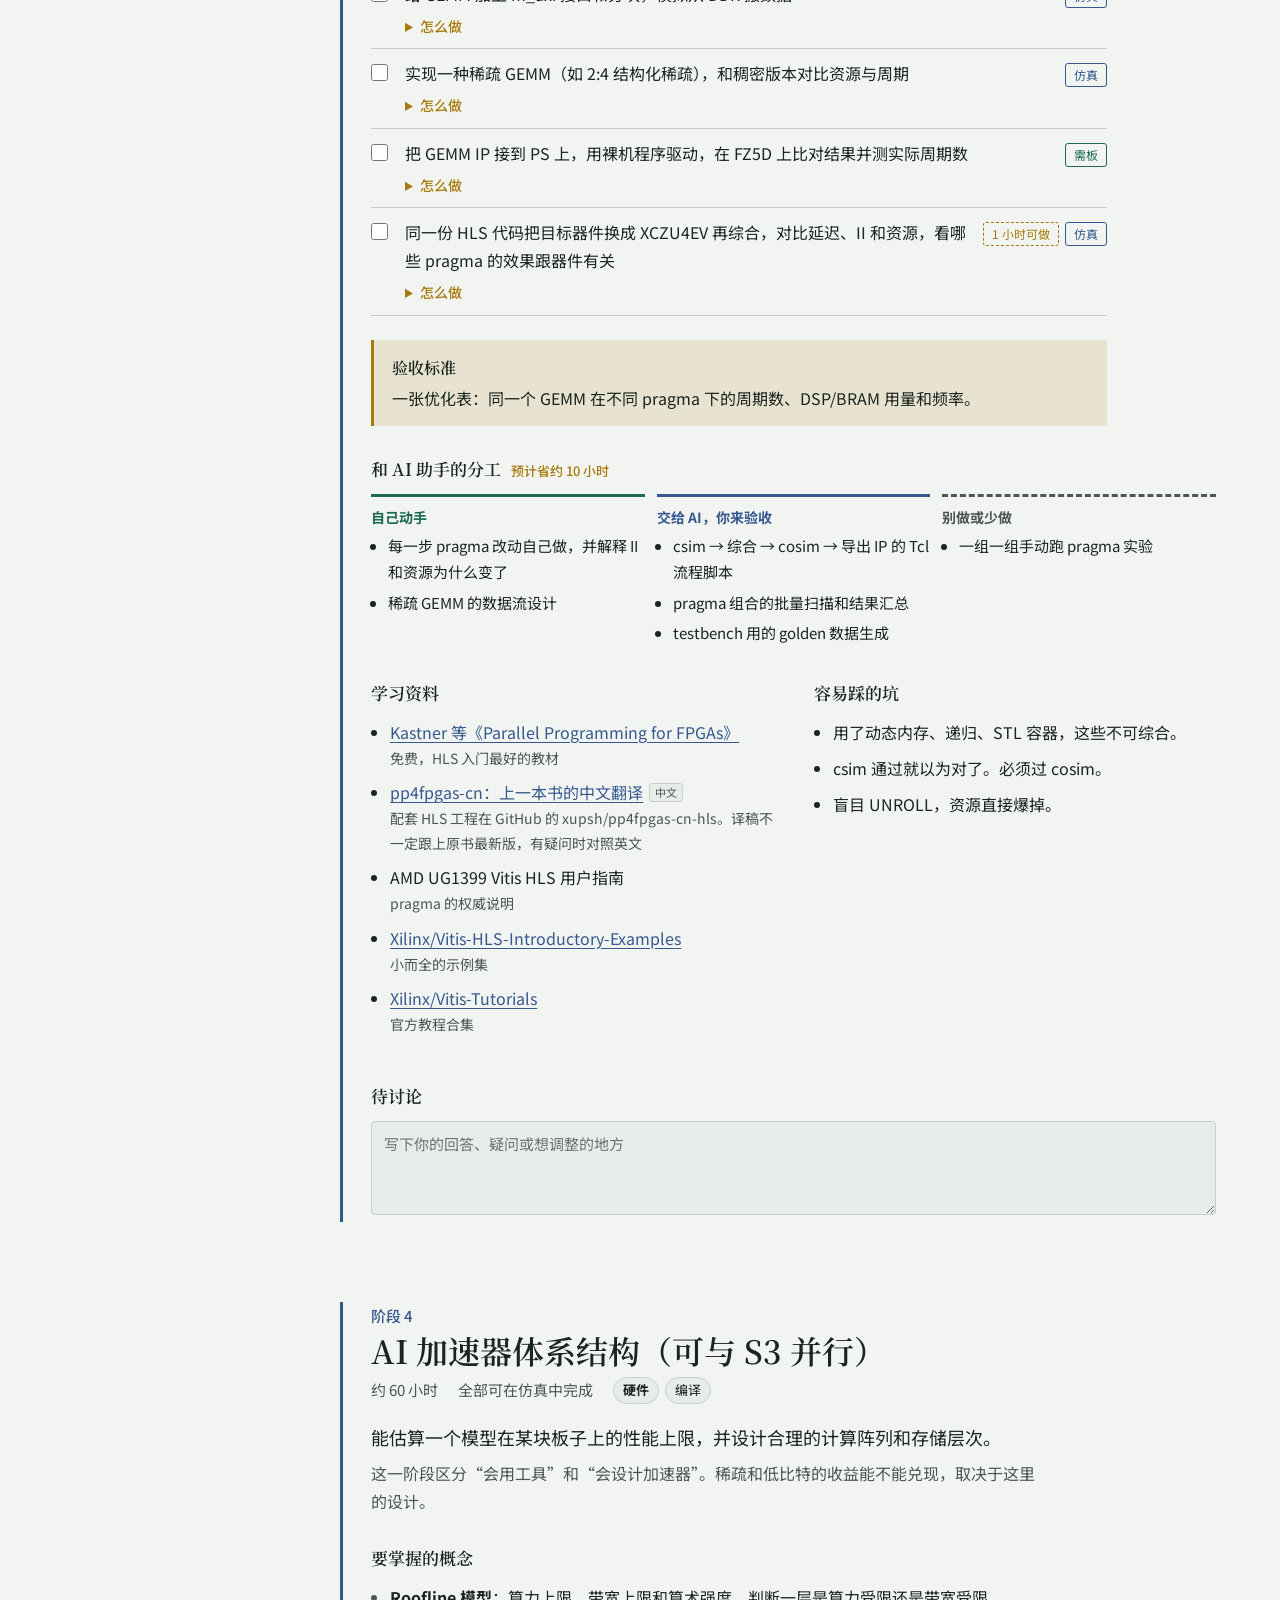
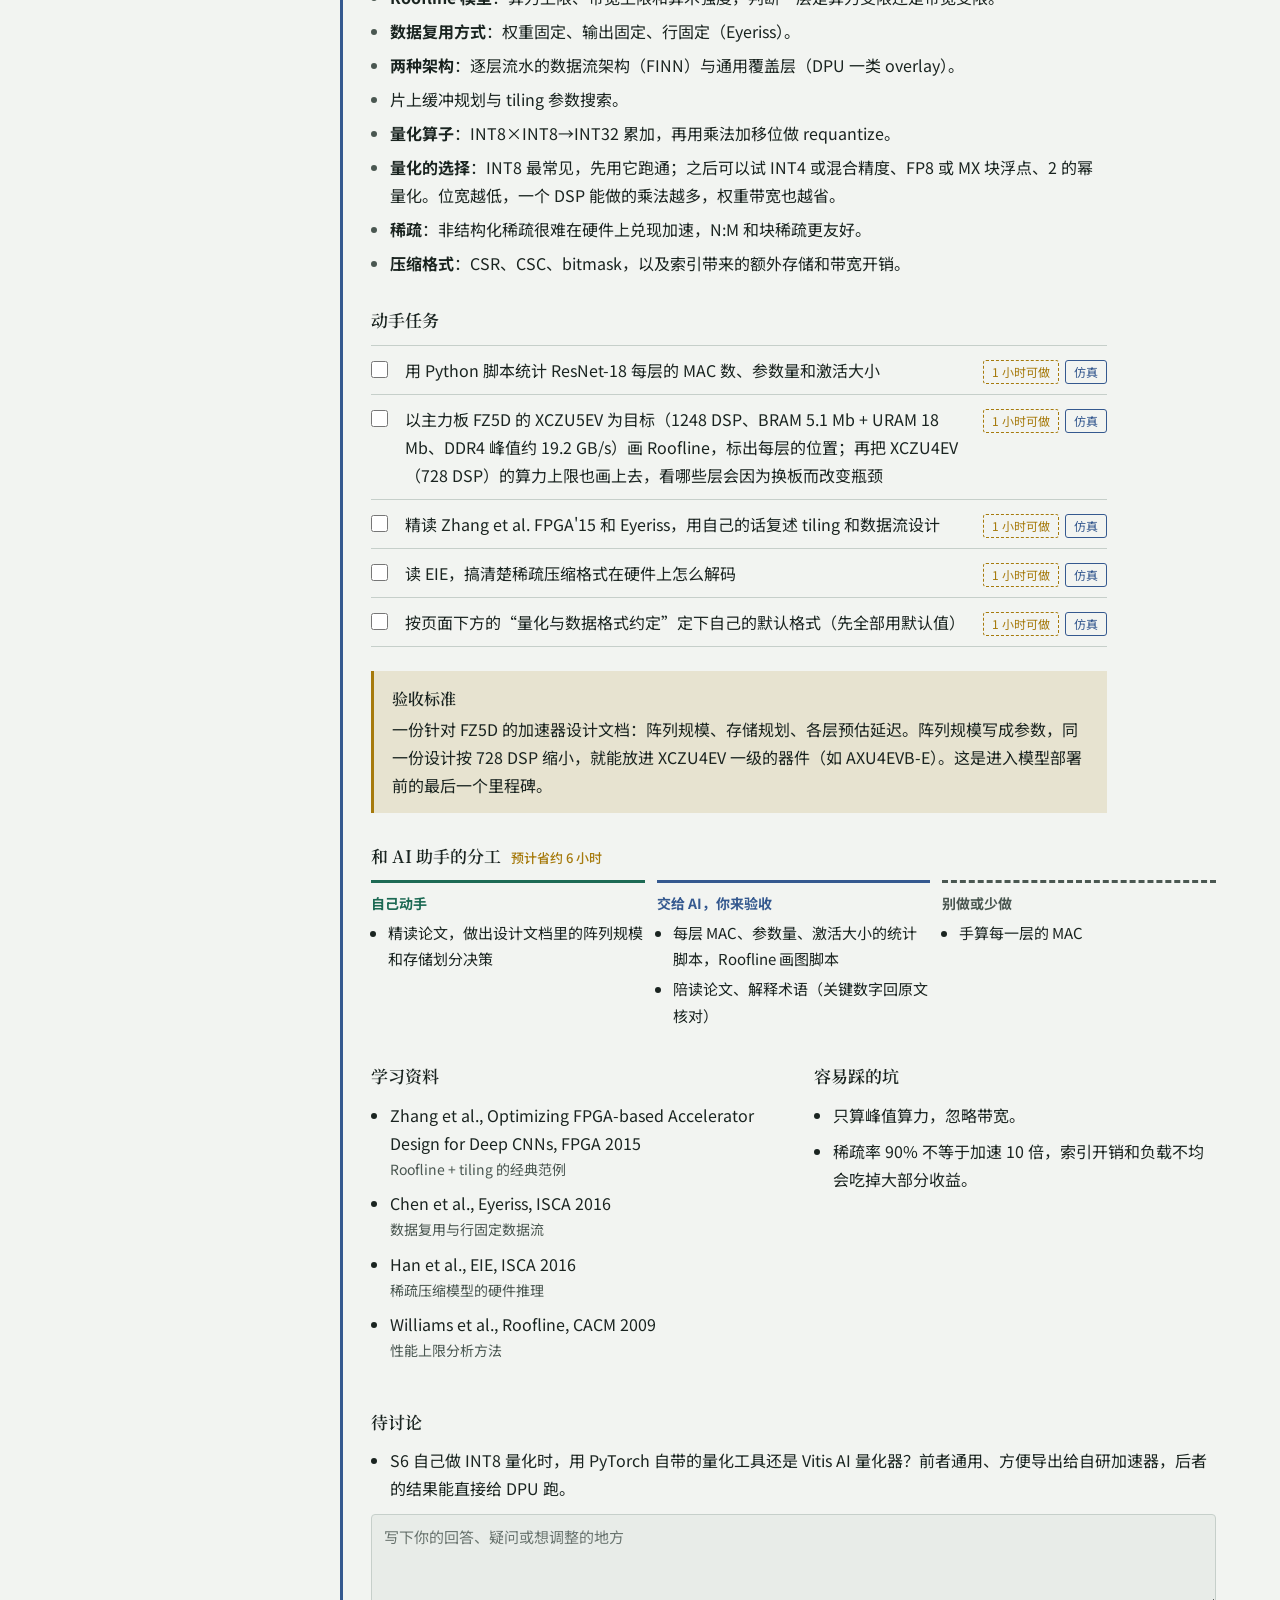
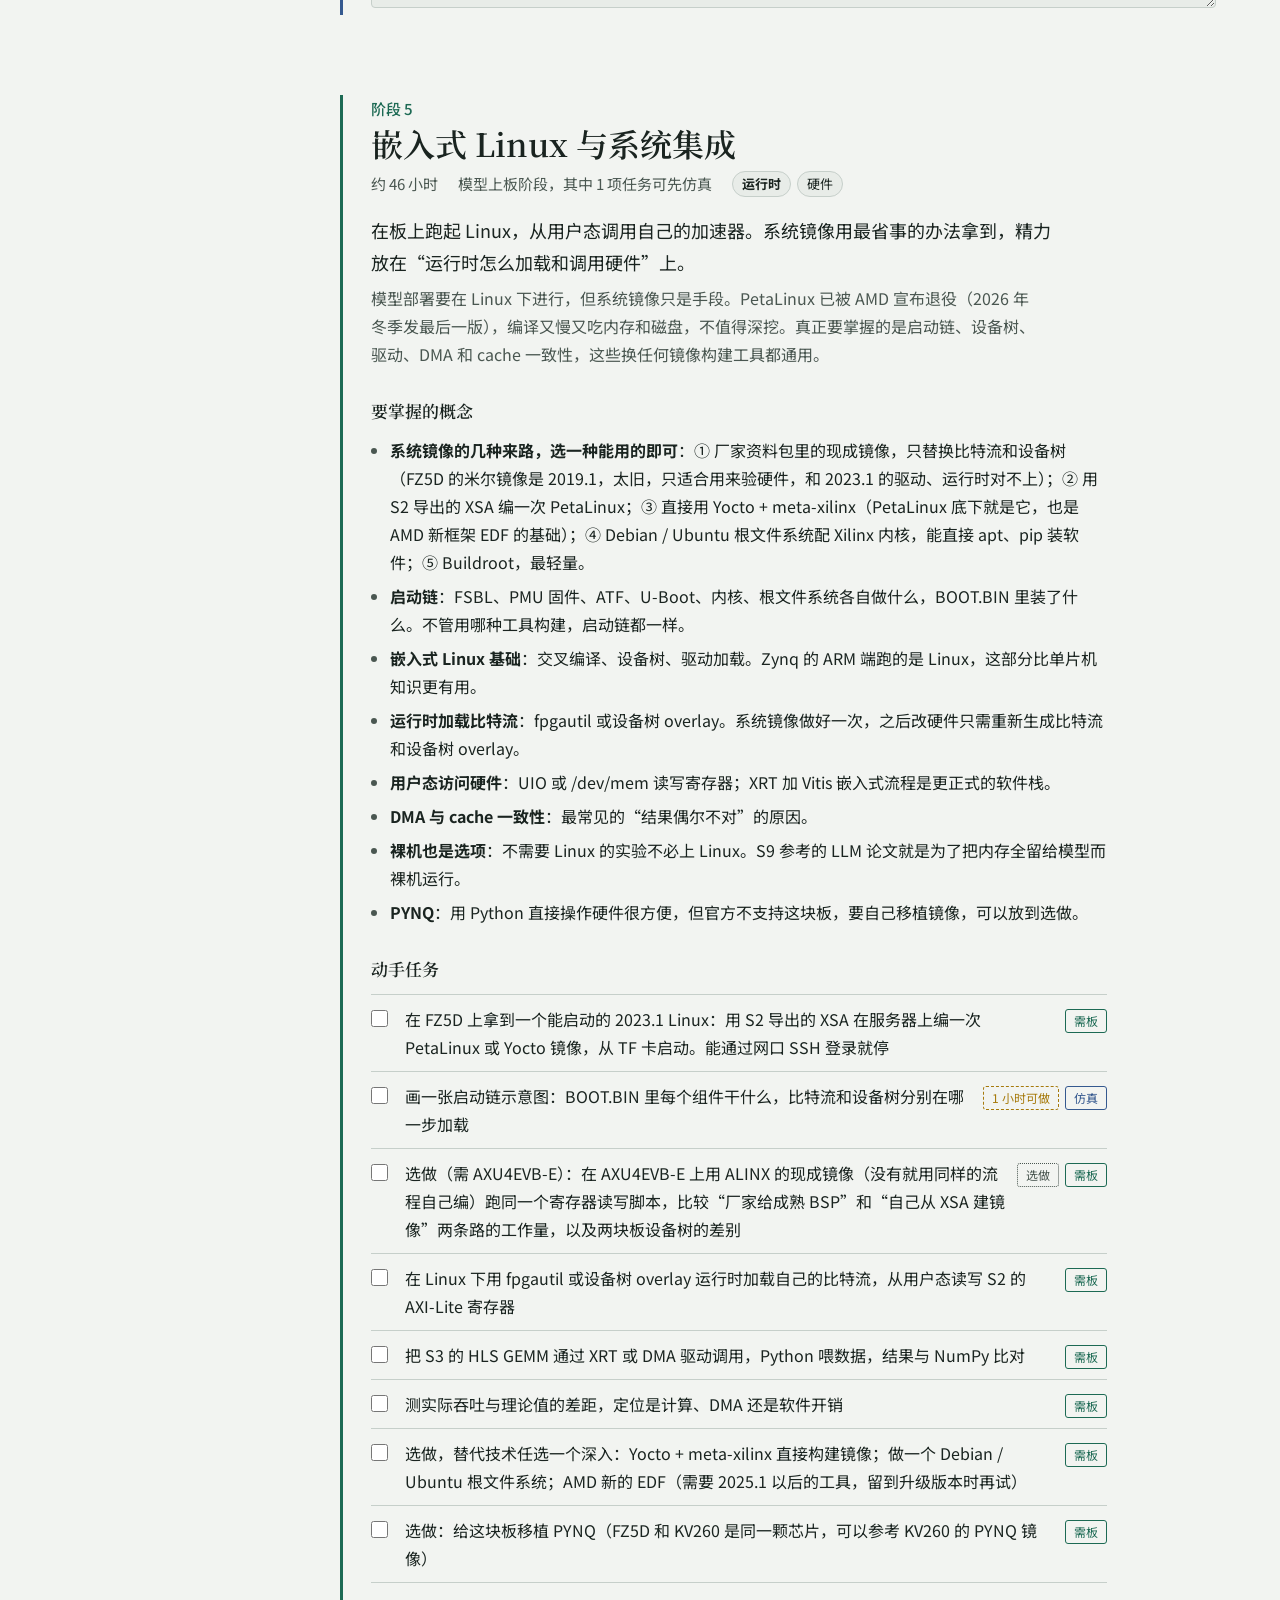
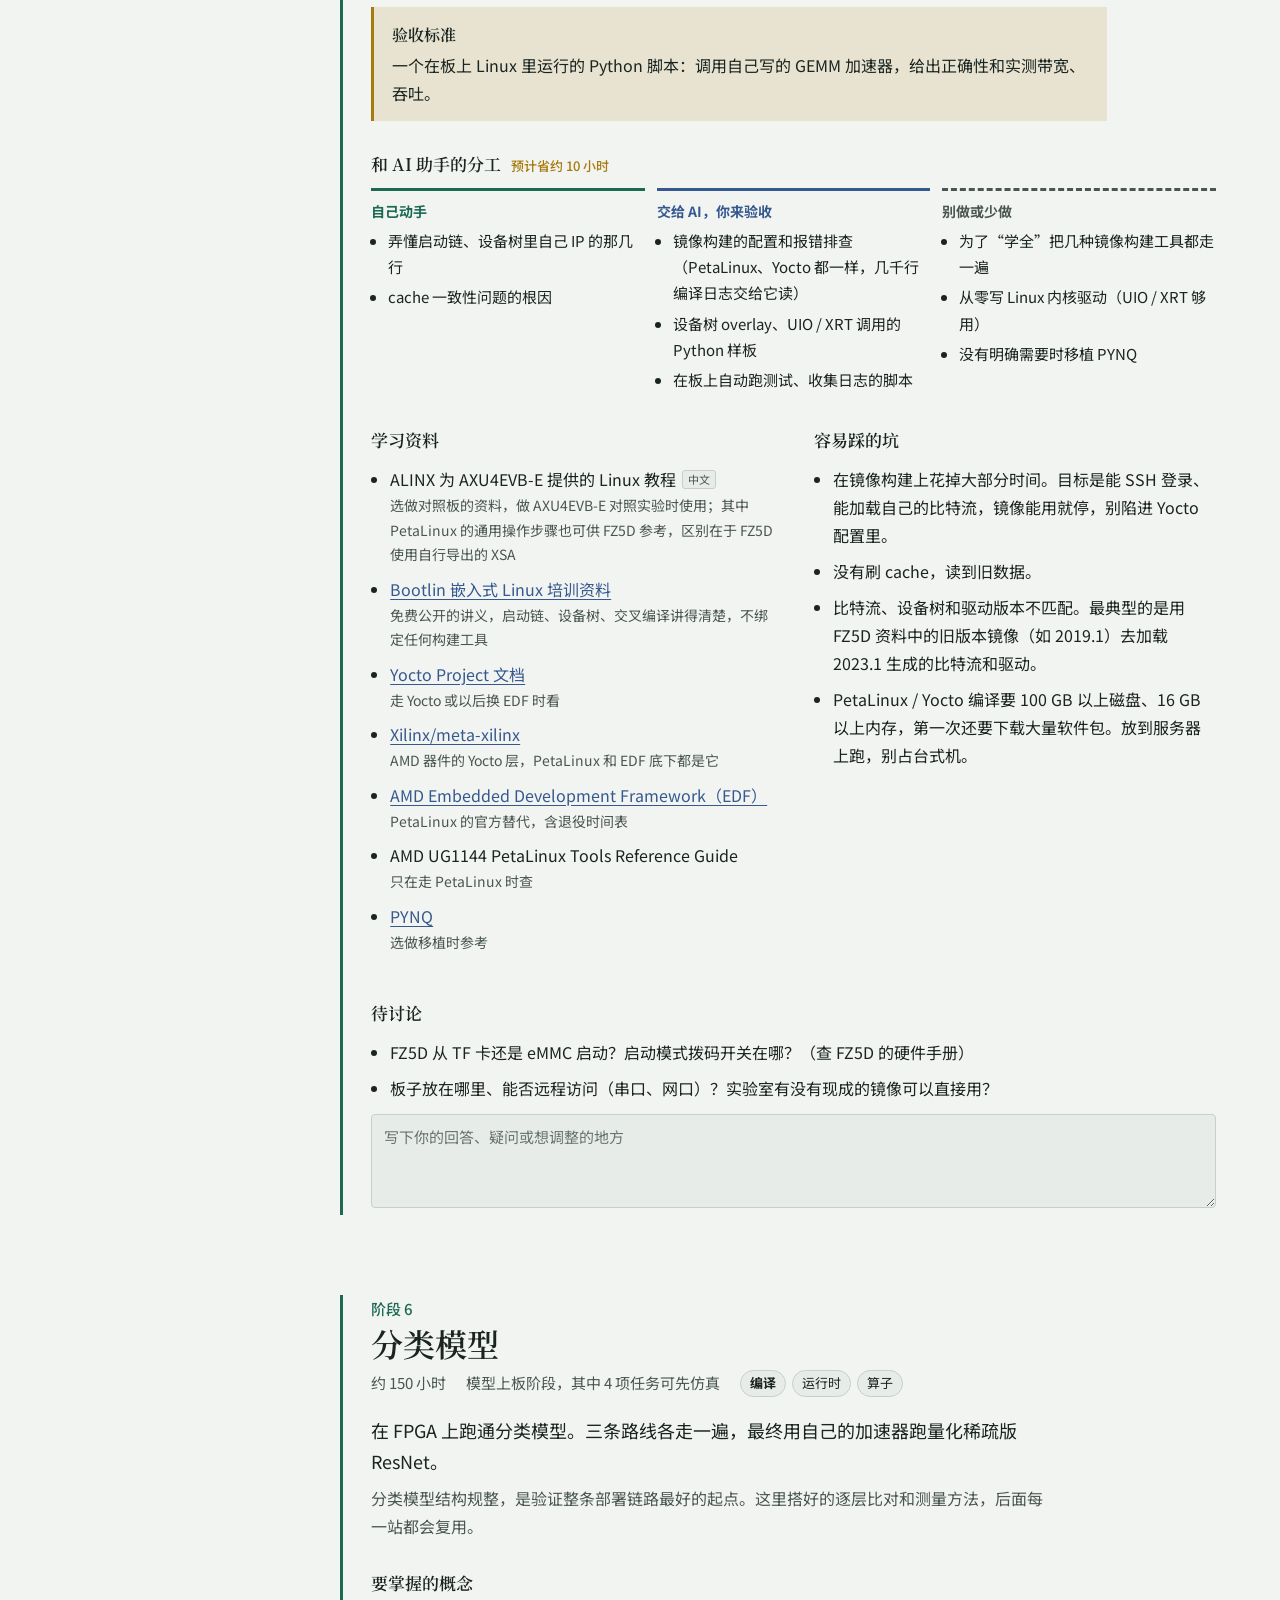
==== commit 358577fa: "site: add hardware/lab errata section and update S1-05 to MIO43 Co-Authored-By: Claude Code <noreply" ====
--- a/web/index.html
+++ b/web/index.html
@@ -68,6 +68,7 @@
         <li><a href="#stack">在 AI 系统栈中的位置</a></li>
         <li><a href="#venues">投稿目标</a></li>
         <li><a href="#boards">你的板卡（两块）</a></li>
+        <li><a href="#errata">硬件与实验勘误</a></li>
         <li><a href="#skills">硬件周边技能要不要学</a></li>
         <li><a href="#contract">量化与数据格式约定</a></li>
         <li><a href="#general">总体讨论</a></li>
@@ -171,6 +172,21 @@
     </div>
   </section>
 
+  <section class="wrap extra" id="errata">
+    <h2>硬件资料与实验勘误</h2>
+    <p class="section-lead">
+      上板实测过程中核实出的文档勘误、引脚更正与工具链避坑记录，随实验推进持续补充。
+    </p>
+    <div class="table-scroll">
+      <table class="boards errata-table">
+        <thead>
+          <tr><th>位置</th><th>原写法 / 问题</th><th>更正与实测结论</th></tr>
+        </thead>
+        <tbody id="errata-rows"></tbody>
+      </table>
+    </div>
+  </section>
+
   <section class="wrap extra" id="skills">
     <h2>硬件周边技能要不要学</h2>
     <p class="section-lead">
--- a/web/style.css
+++ b/web/style.css
@@ -324,6 +324,7 @@
 .boards tr.pick td { background: var(--net-soft); }
 .boards tr.pick td:first-child { padding-left: 10px; box-shadow: inset 3px 0 0 var(--net); }
 .pick-tag { display: block; font-weight: 500; font-size: 0.8125rem; color: var(--net); }
+.errata-table td:first-child { white-space: normal; min-width: 11em; }
 
 .contract { list-style: none; margin: 0; padding: 0; max-width: 52em; }
 .contract li { border-bottom: 1px solid var(--line); }
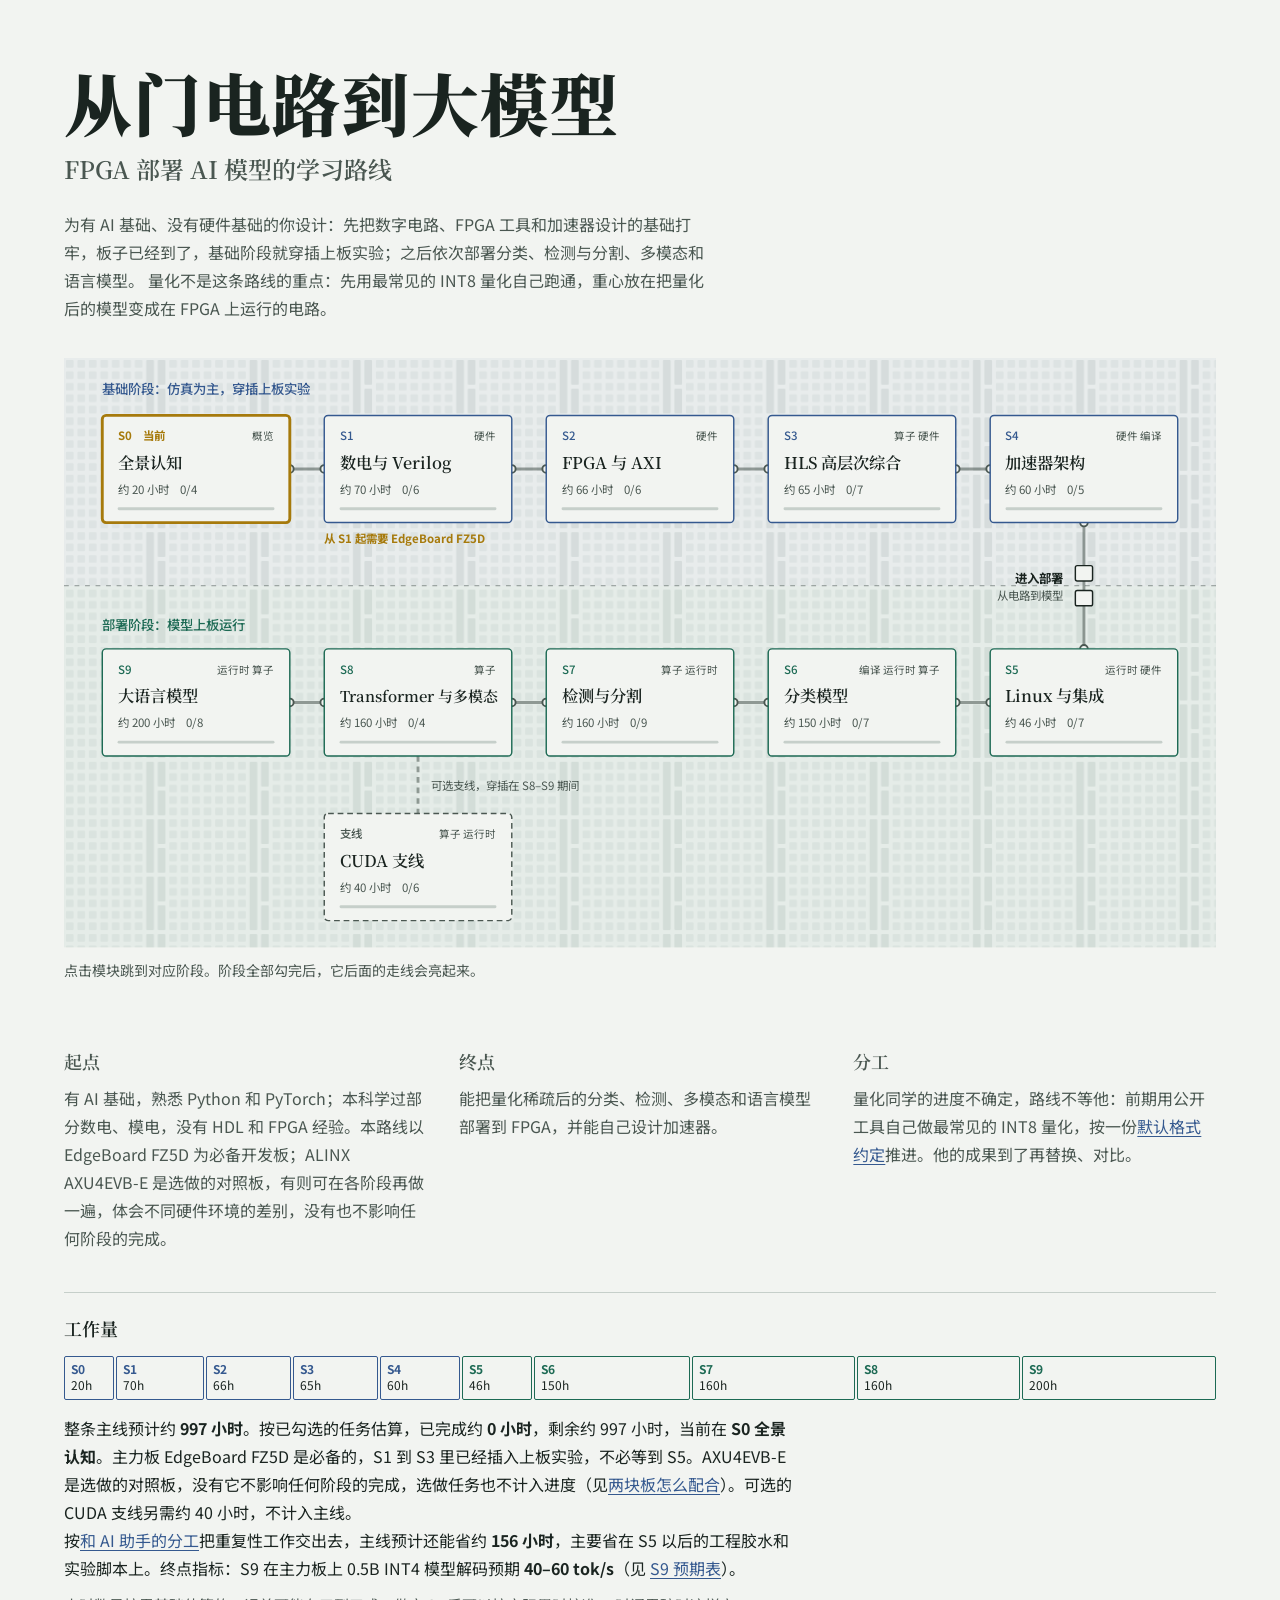
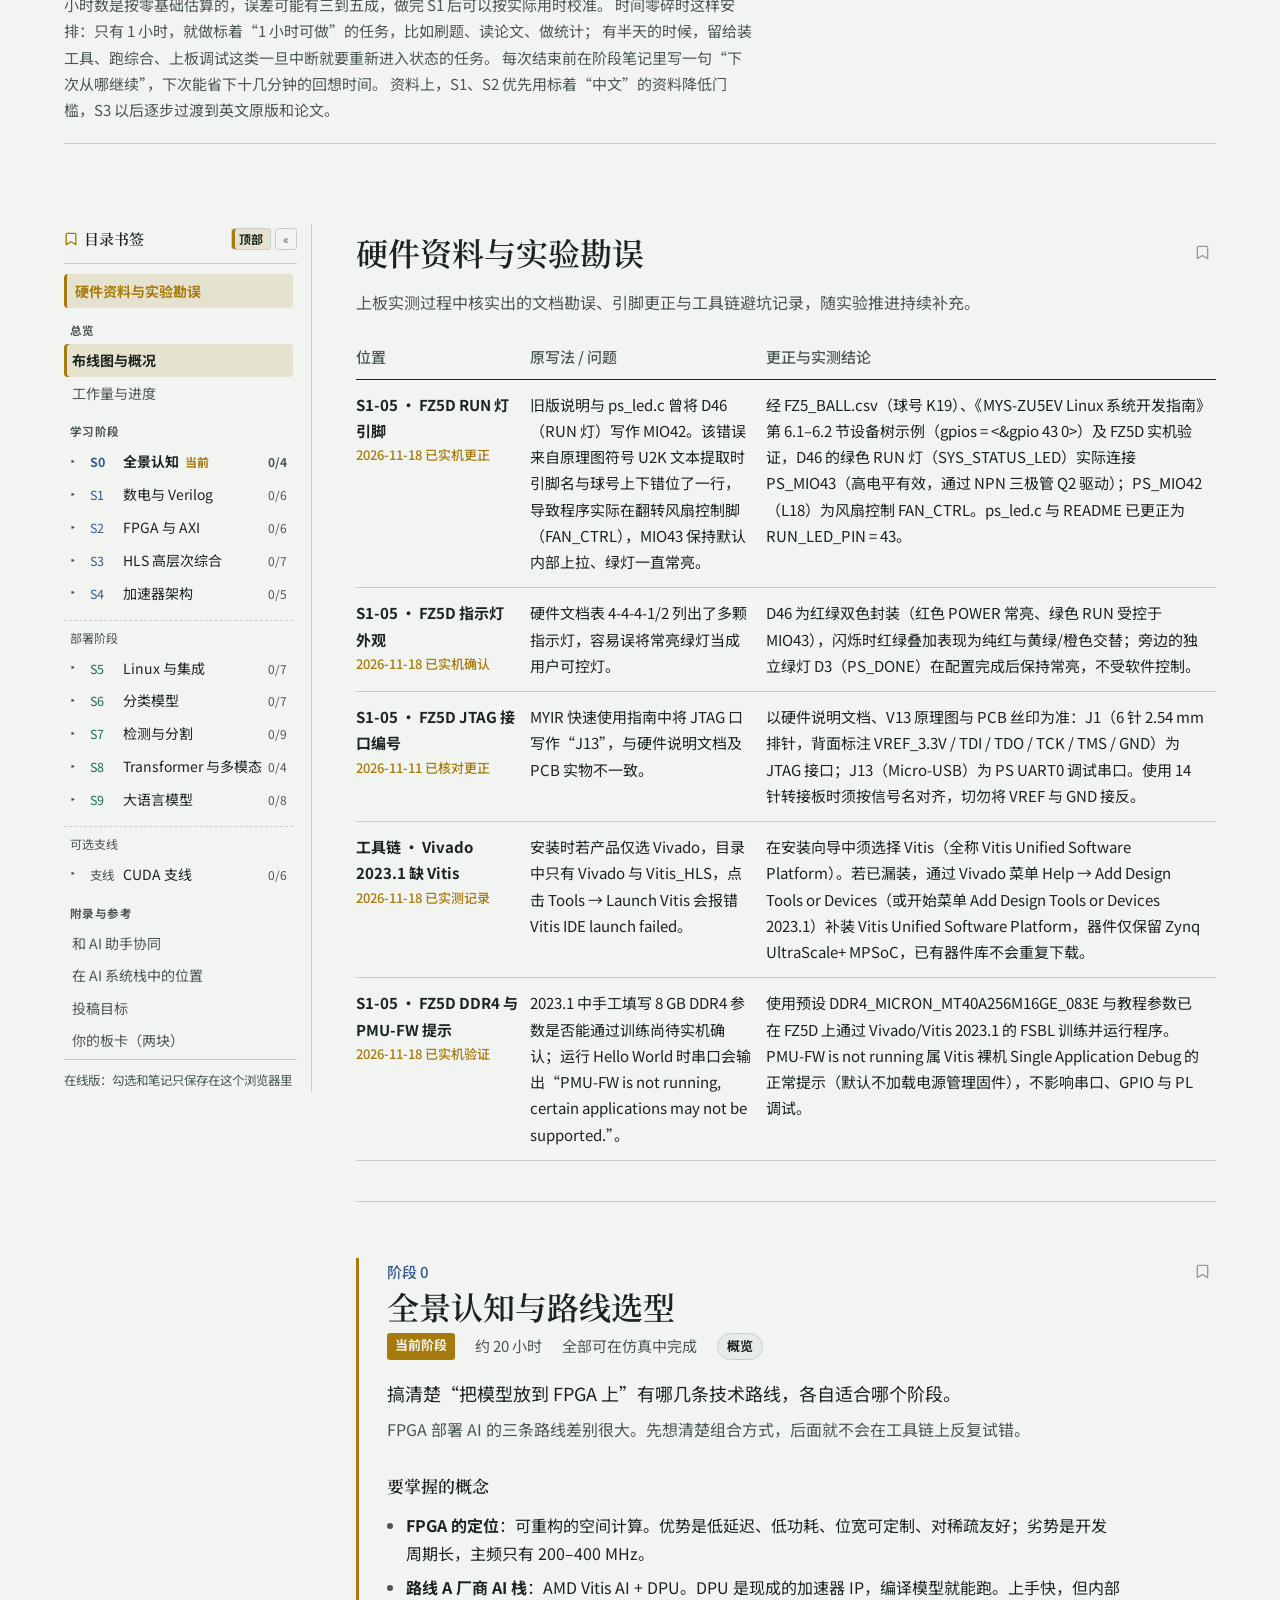
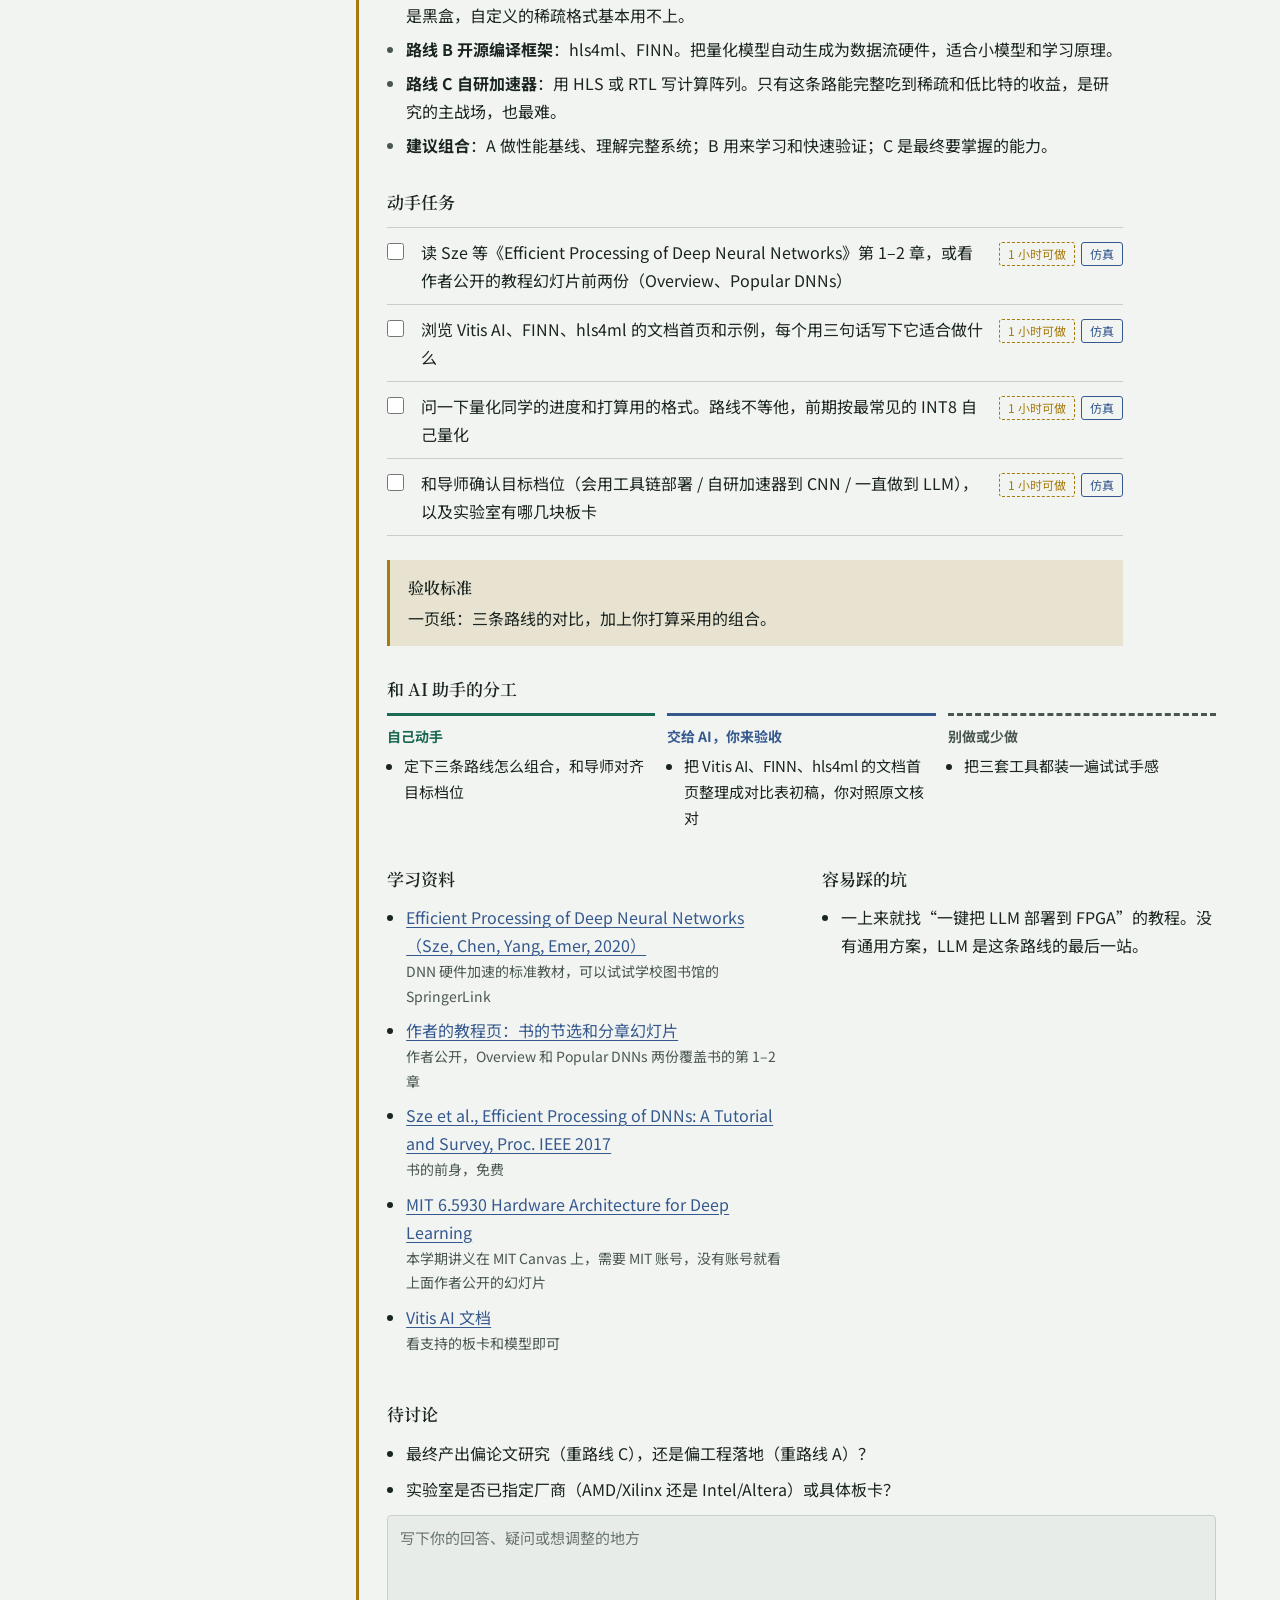
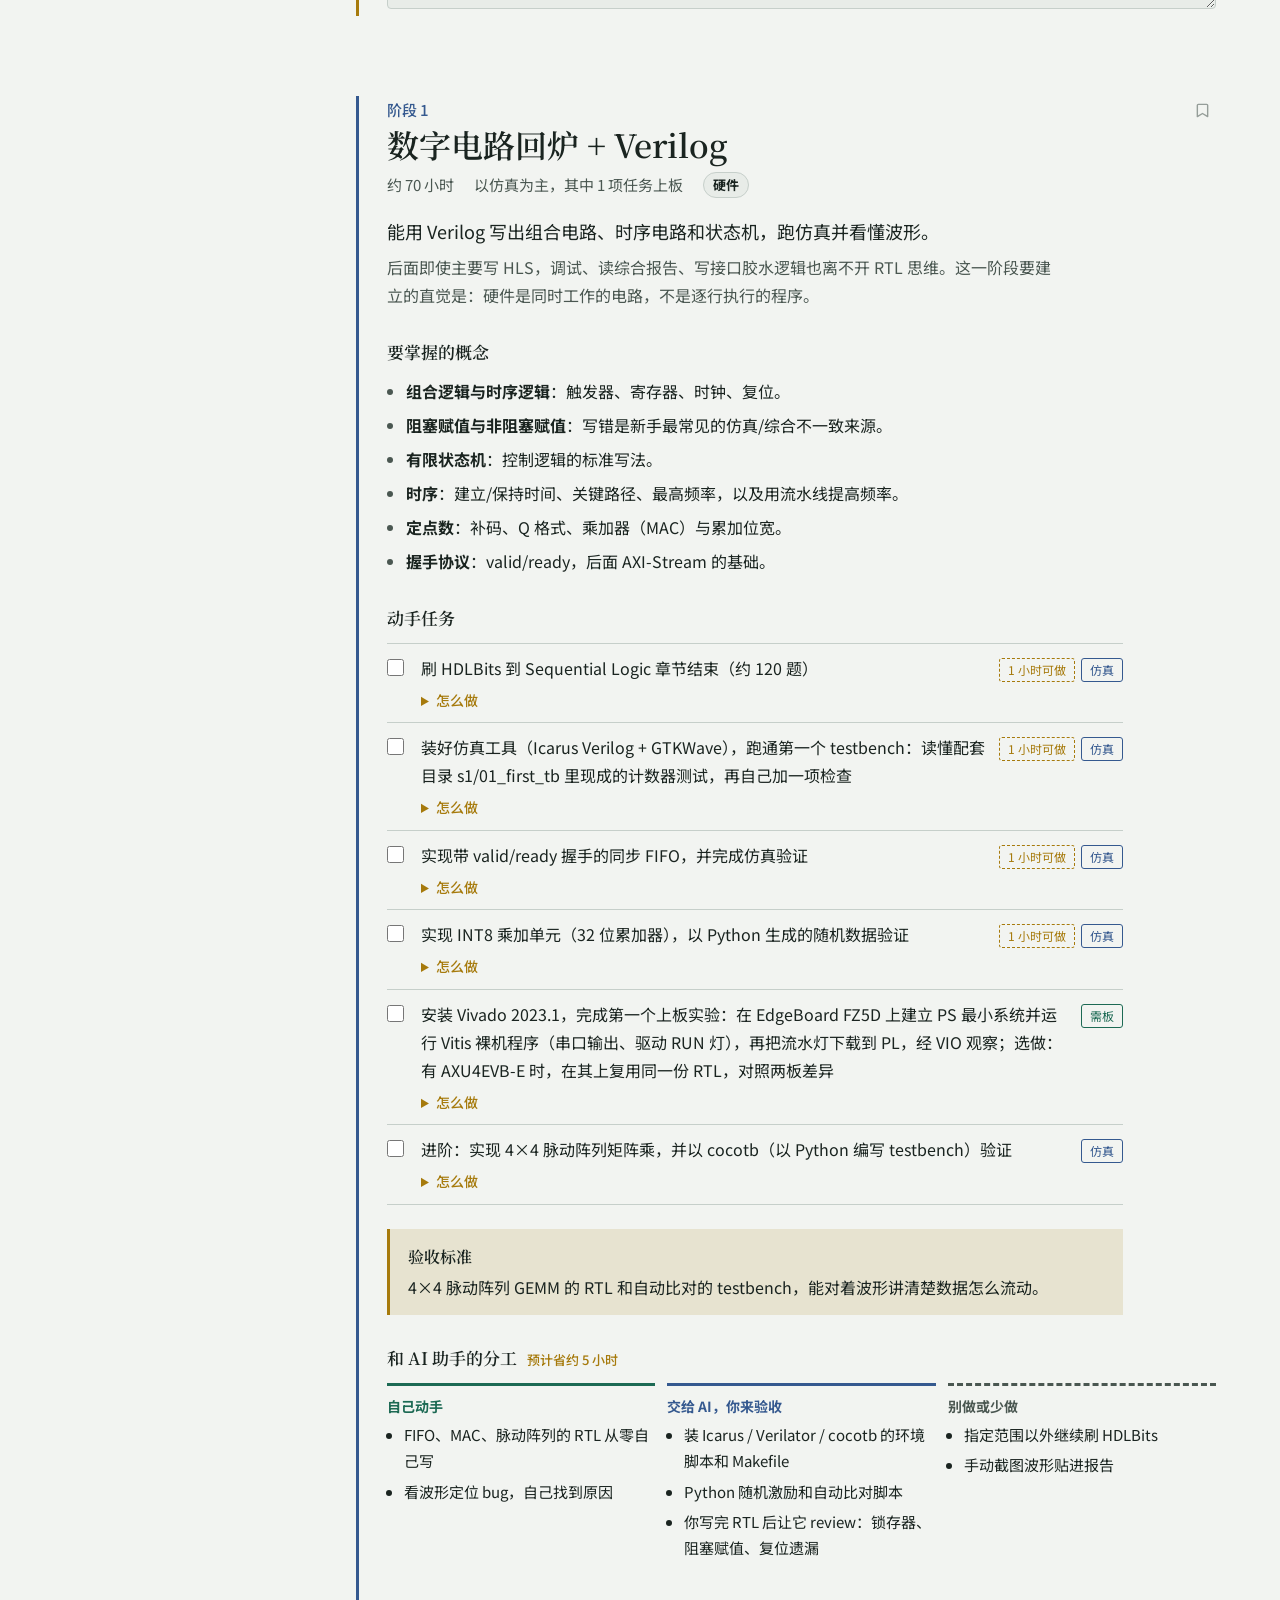
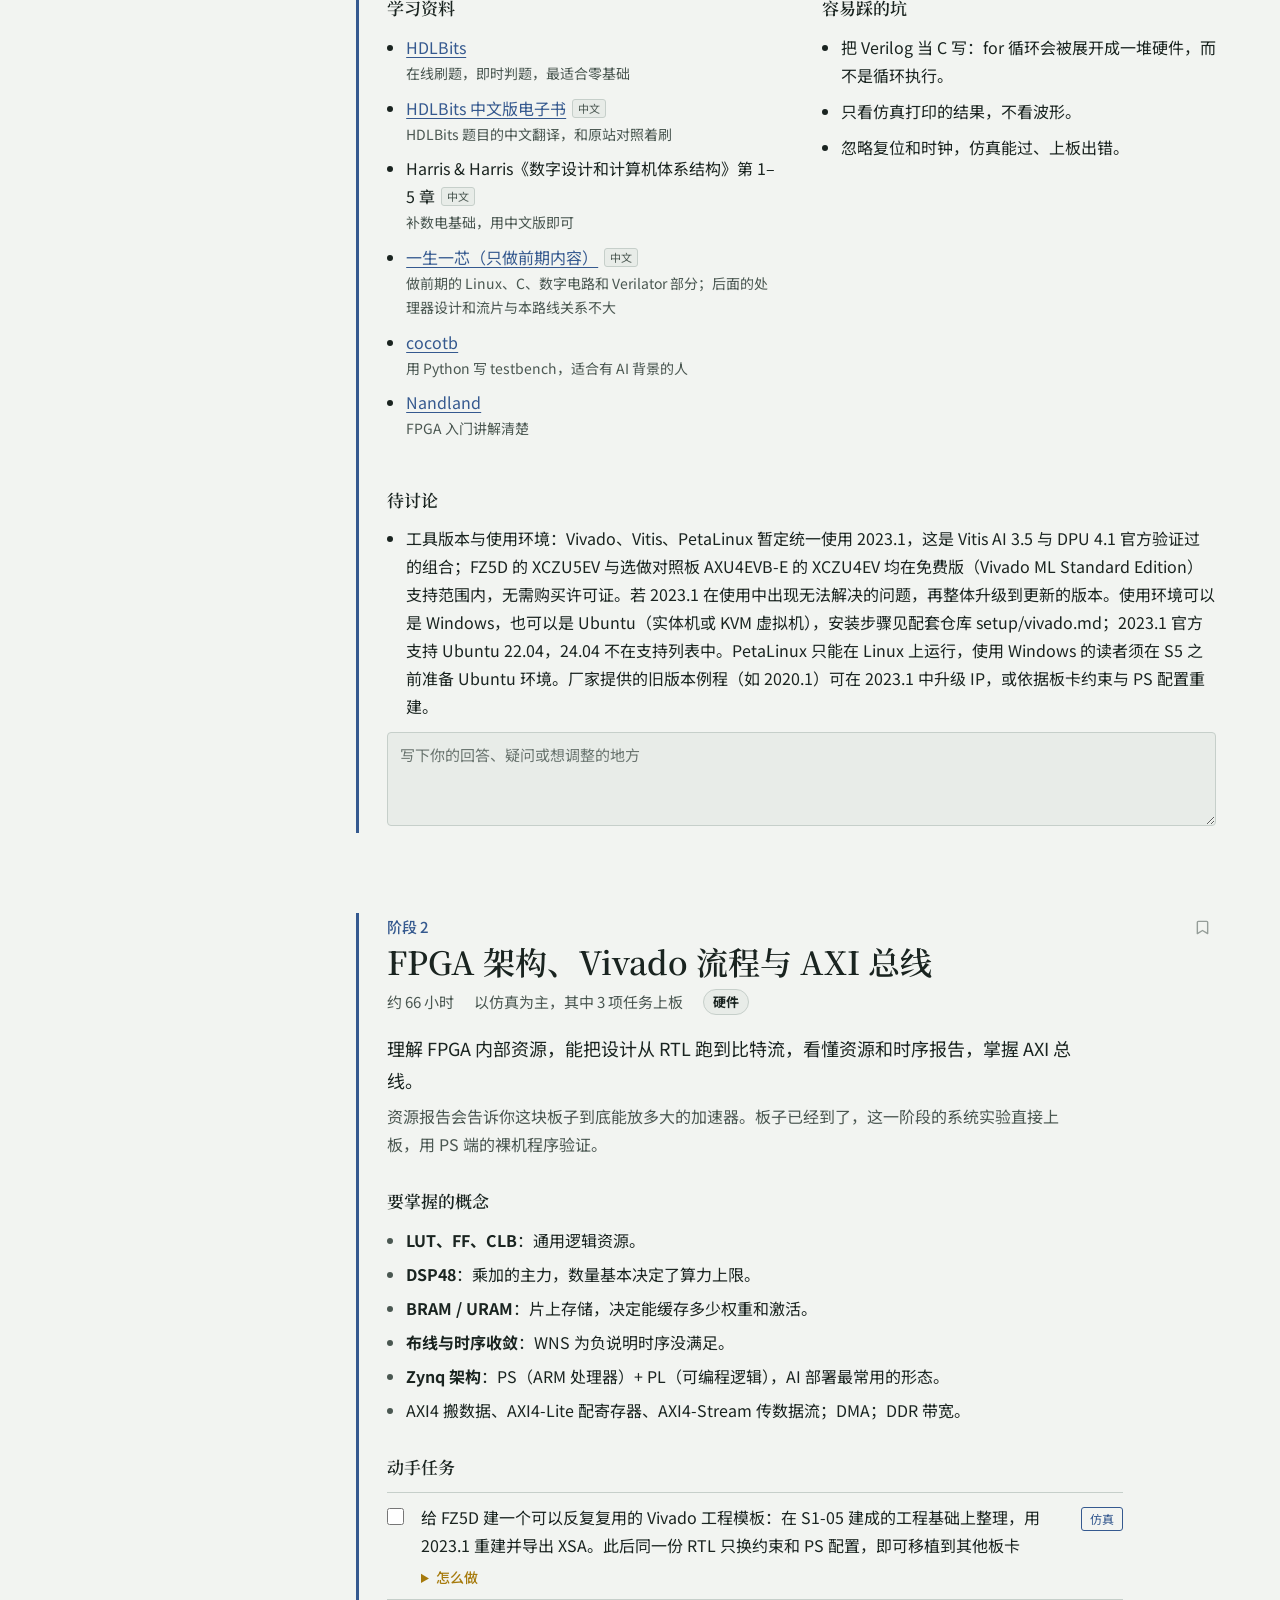
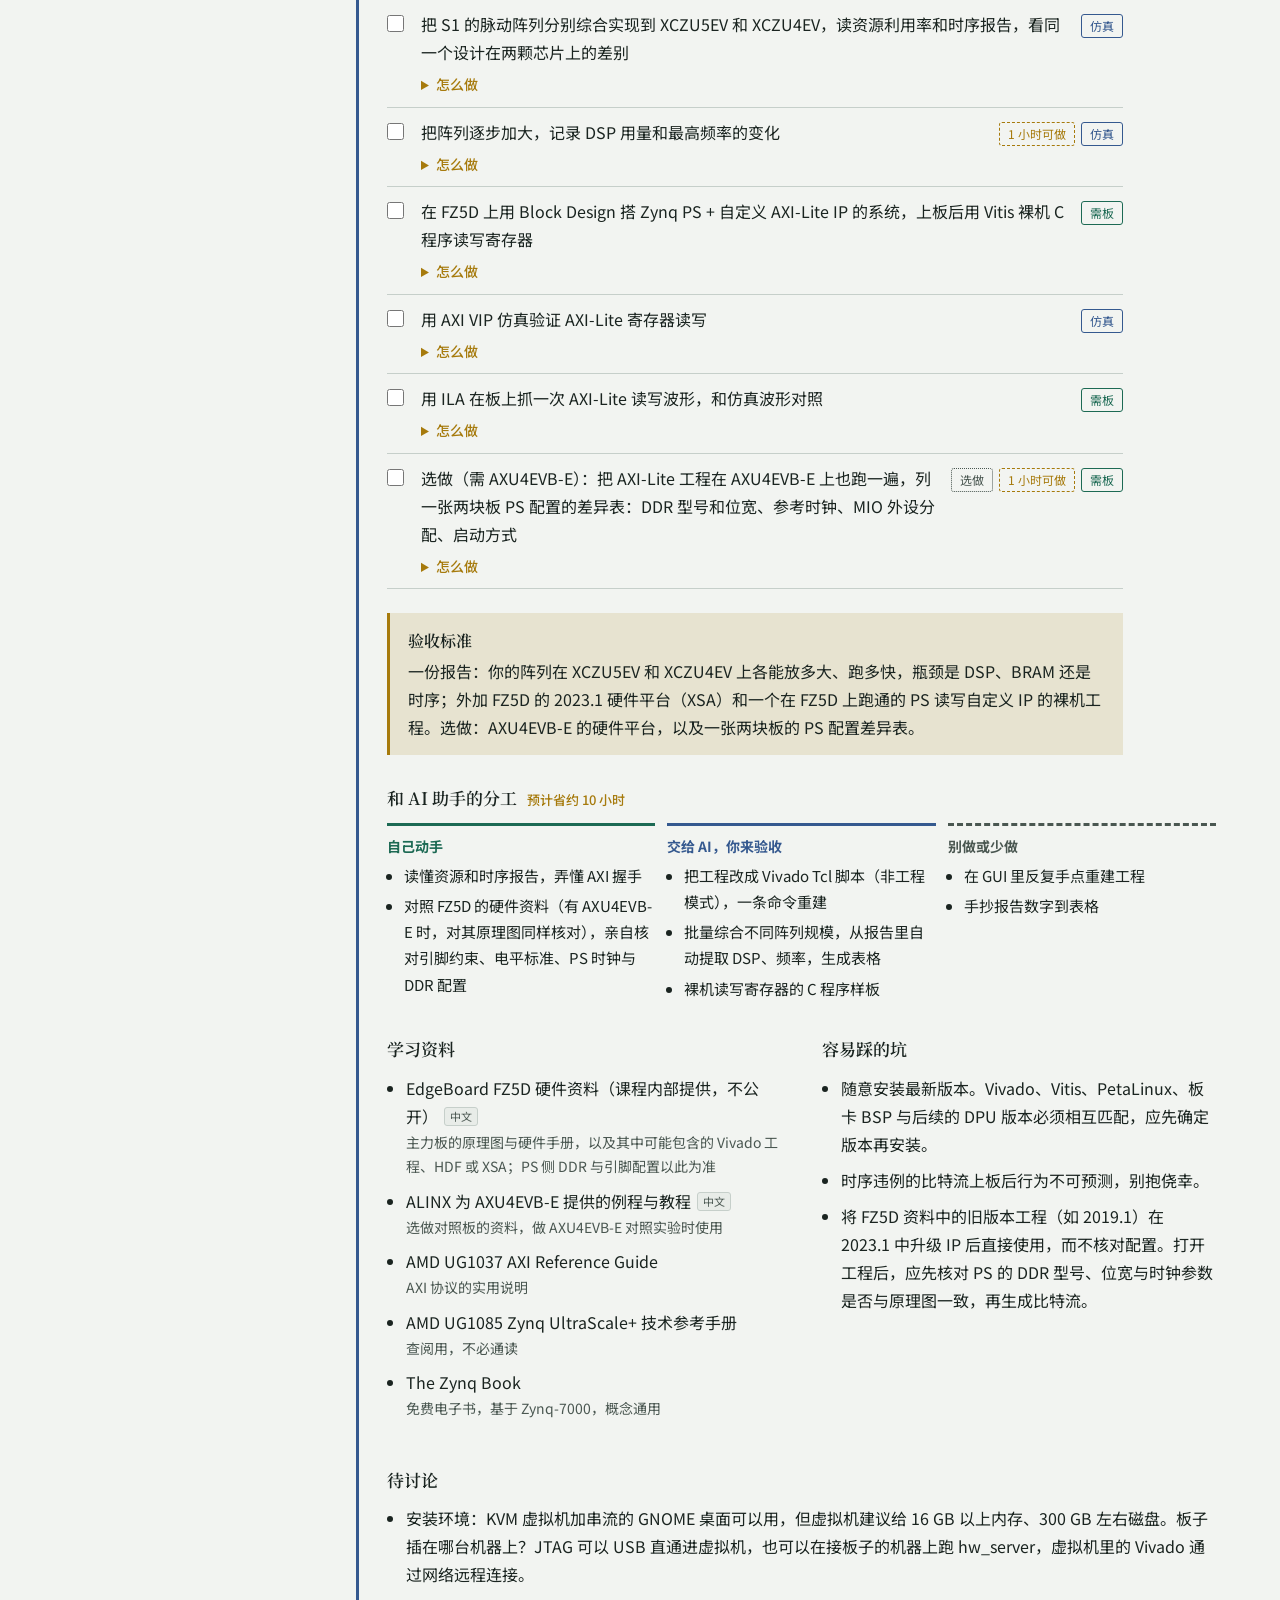
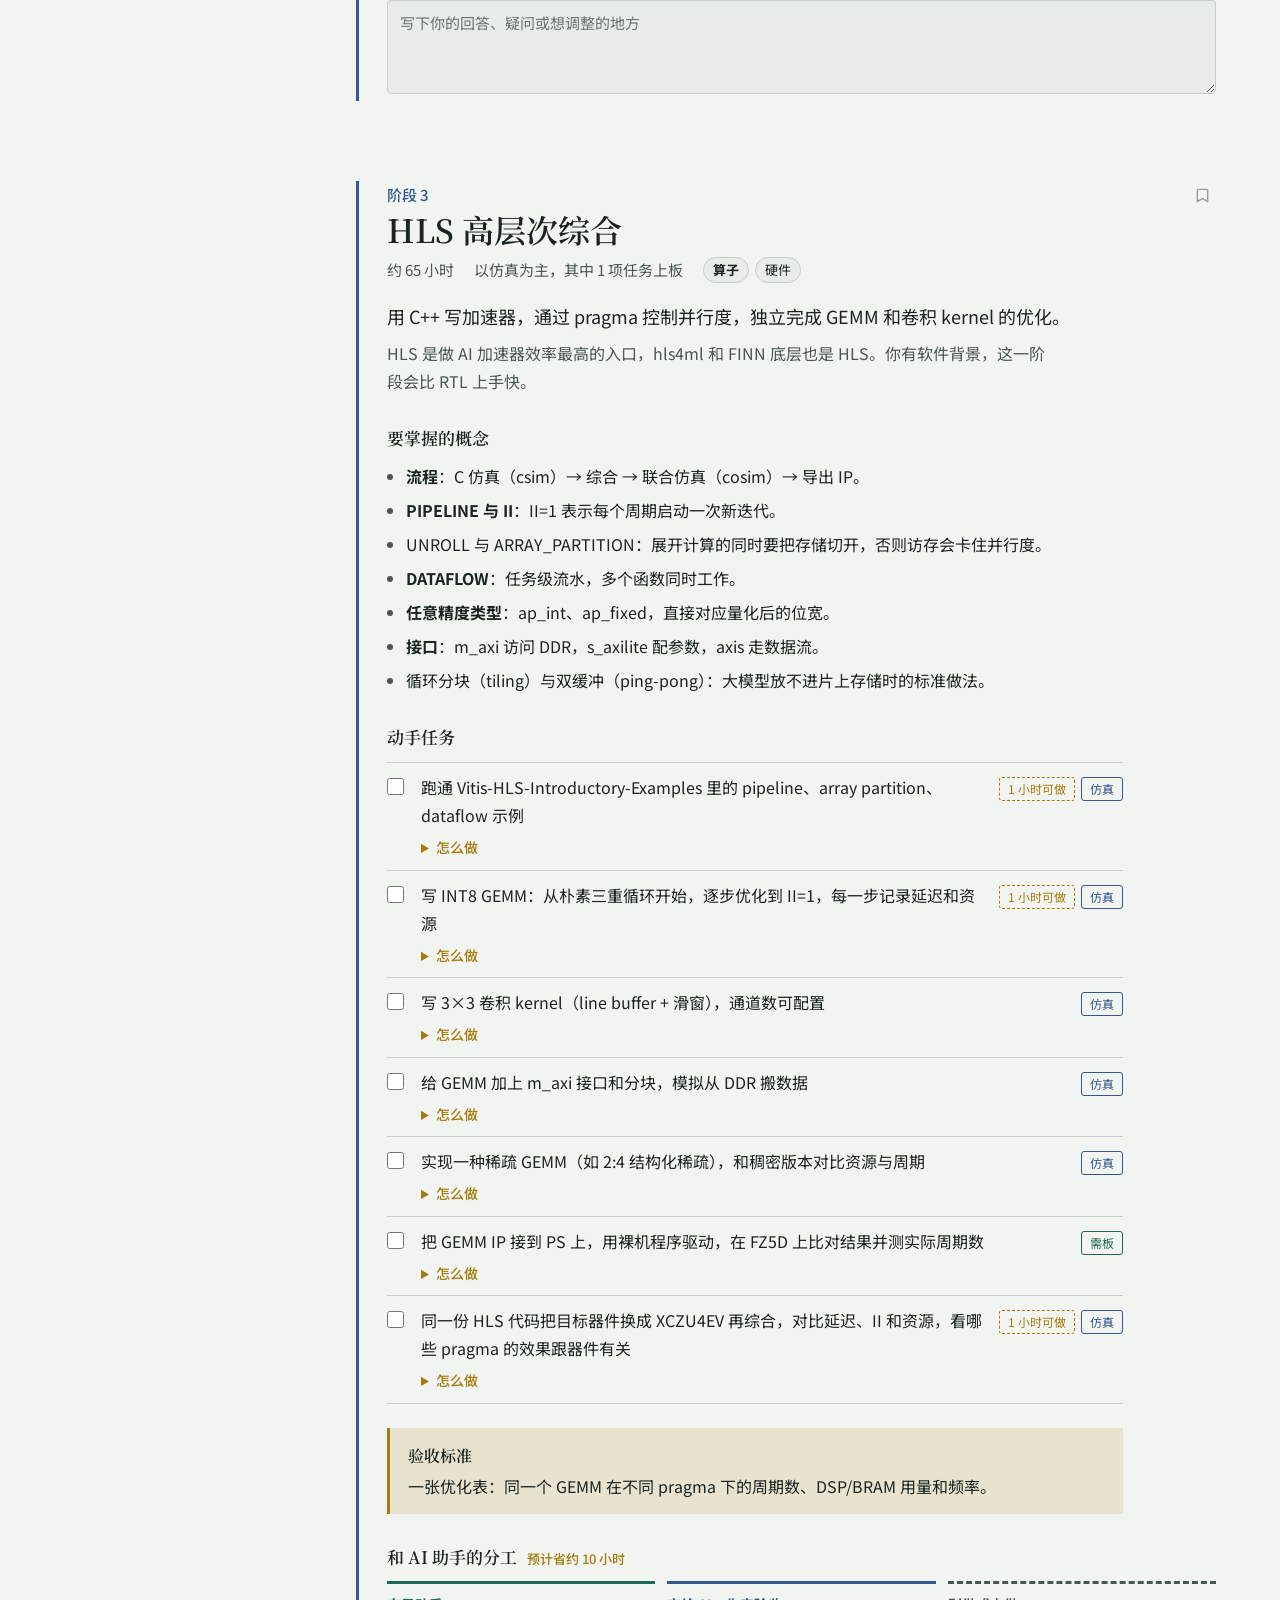
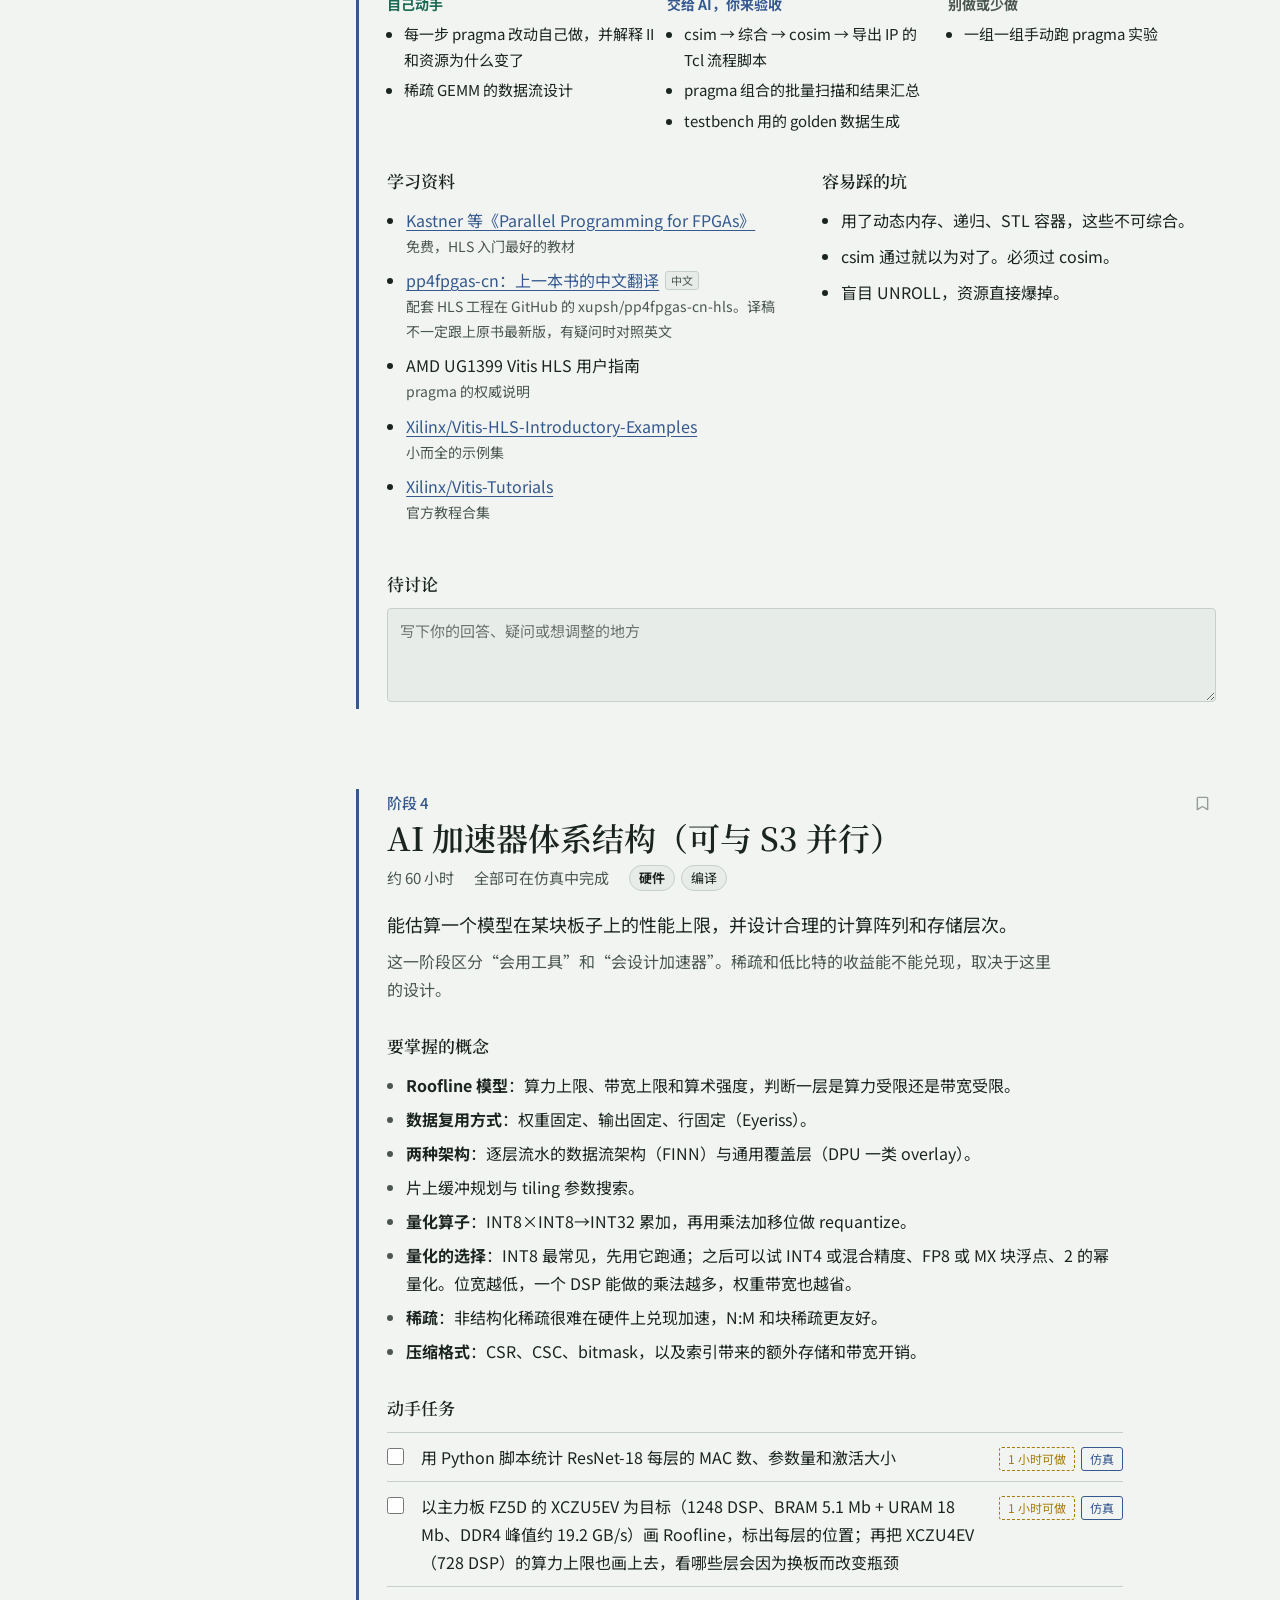
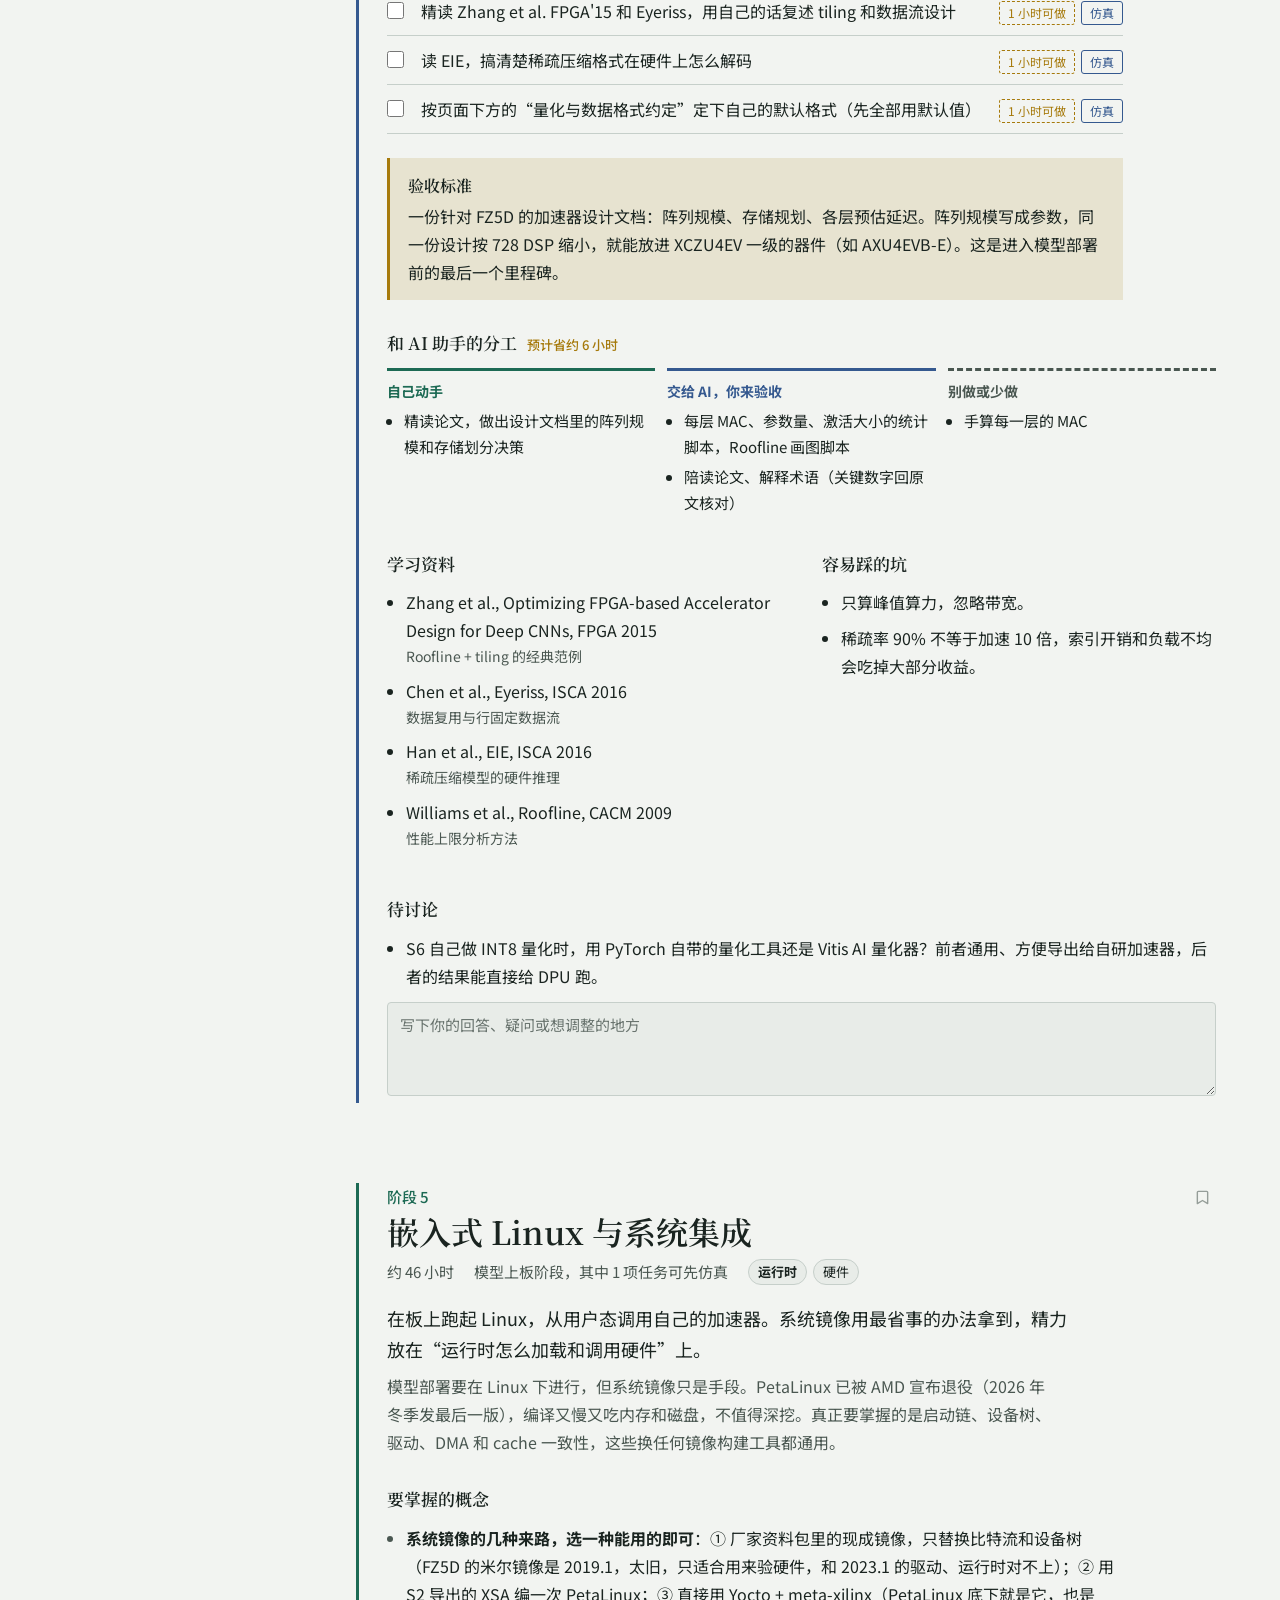
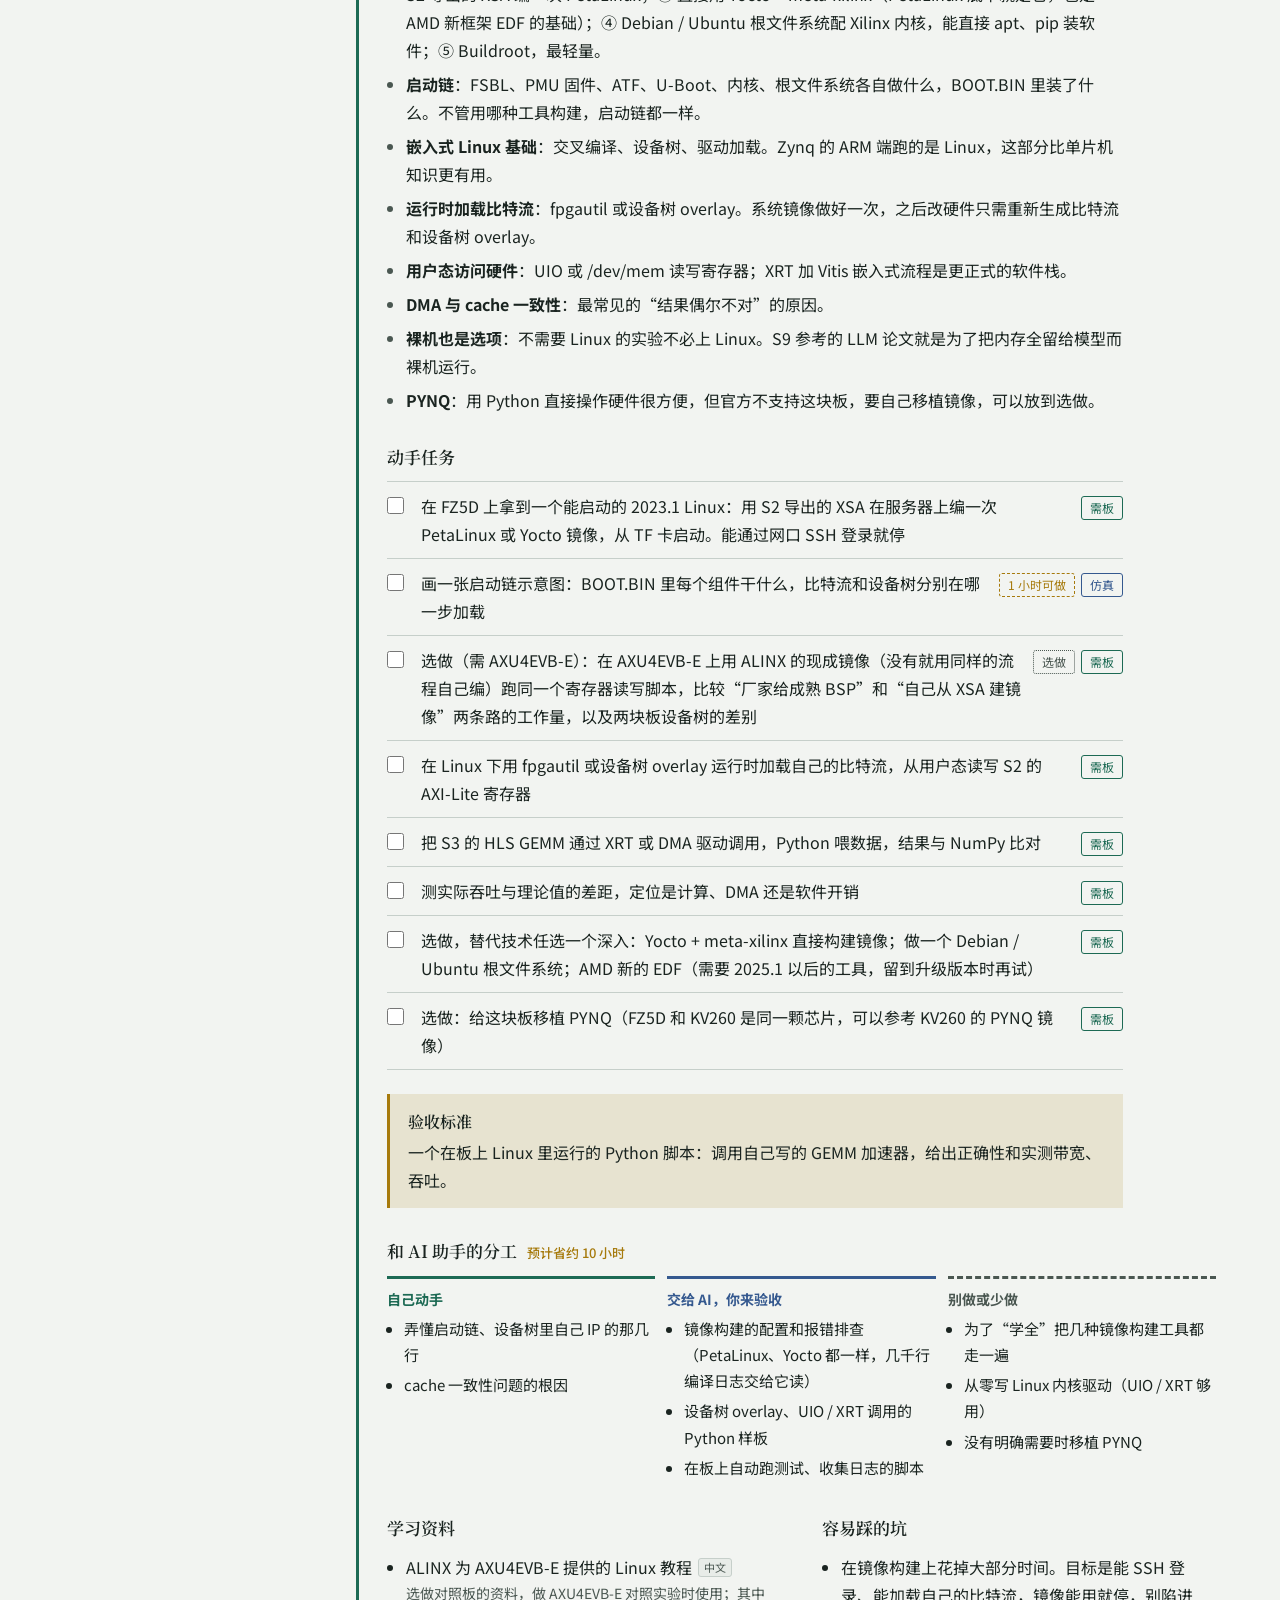
==== commit 8e21c5c3: "site: move errata to top and add reader-style bookmark sidebar Move all extra sections into the main" ====
--- a/web/index.html
+++ b/web/index.html
@@ -15,7 +15,7 @@
 <body>
   <a class="skip" href="#stages">跳到阶段详情</a>
 
-  <header class="hero">
+  <header class="hero" id="top">
     <div class="wrap">
       <h1>从门电路到大模型</h1>
       <p class="subtitle">FPGA 部署 AI 模型的学习路线</p>
@@ -61,155 +61,219 @@
   </section>
 
   <div class="wrap layout">
-    <nav class="toc" aria-label="阶段目录">
-      <ol id="toc-list"></ol>
-      <ul class="toc-extra">
-        <li><a href="#harness">和 AI 助手协同</a></li>
-        <li><a href="#stack">在 AI 系统栈中的位置</a></li>
-        <li><a href="#venues">投稿目标</a></li>
-        <li><a href="#boards">你的板卡（两块）</a></li>
-        <li><a href="#errata">硬件与实验勘误</a></li>
-        <li><a href="#skills">硬件周边技能要不要学</a></li>
-        <li><a href="#contract">量化与数据格式约定</a></li>
-        <li><a href="#general">总体讨论</a></li>
-      </ul>
+    <aside class="toc" id="toc-drawer" aria-label="目录与书签">
+      <div class="toc-head">
+        <span class="toc-brand">
+          <svg width="14" height="14" viewBox="0 0 16 16" aria-hidden="true"><path d="M3.5 1.5h9a1 1 0 0 1 1 1v12l-5.5-3.3-5.5 3.3v-12a1 1 0 0 1 1-1Z" fill="none" stroke="currentColor" stroke-width="1.5" stroke-linejoin="round"/></svg>
+          <span>目录书签</span>
+        </span>
+        <div class="toc-actions">
+          <a class="toc-top-btn" href="#top" data-toc-target="top" title="回到顶部">顶部</a>
+          <button type="button" class="toc-collapse" id="toc-collapse" aria-label="收起书签栏" title="收起书签栏">«</button>
+          <button type="button" class="toc-close" id="toc-close" aria-label="关闭书签栏" title="关闭">×</button>
+        </div>
+      </div>
+
+      <div class="toc-scroll" id="toc-scroll">
+        <div class="toc-pinned" id="toc-pinned" hidden>
+          <div class="toc-group-label">我的书签</div>
+          <ul id="toc-pinned-list"></ul>
+        </div>
+
+        <ul class="toc-top-errata">
+          <li><a href="#errata" data-toc-target="errata">硬件资料与实验勘误</a></li>
+        </ul>
+
+        <div class="toc-group-label">总览</div>
+        <ul class="toc-overview">
+          <li><a href="#top" data-toc-target="top">布线图与概况</a></li>
+          <li><a href="#planner" data-toc-target="planner">工作量与进度</a></li>
+        </ul>
+
+        <div class="toc-group-label">学习阶段</div>
+        <ol id="toc-list"></ol>
+
+        <div class="toc-group-label">附录与参考</div>
+        <ul class="toc-extra" id="toc-extra">
+          <li><a href="#harness" data-toc-target="harness">和 AI 助手协同</a></li>
+          <li><a href="#stack" data-toc-target="stack">在 AI 系统栈中的位置</a></li>
+          <li><a href="#venues" data-toc-target="venues">投稿目标</a></li>
+          <li><a href="#boards" data-toc-target="boards">你的板卡（两块）</a></li>
+          <li><a href="#skills" data-toc-target="skills">硬件周边技能要不要学</a></li>
+          <li><a href="#contract" data-toc-target="contract">量化与数据格式约定</a></li>
+          <li><a href="#general" data-toc-target="general">总体讨论</a></li>
+        </ul>
+      </div>
+
       <p class="save-status" id="save-status" aria-live="polite"></p>
-    </nav>
-
-    <main id="stages"></main>
+    </aside>
+
+    <div class="content-col">
+      <section class="extra extra-top" id="errata">
+        <div class="extra-head">
+          <h2>硬件资料与实验勘误</h2>
+          <button type="button" class="bm-btn" data-bm="errata" aria-label="将此节加入书签" title="加入书签"><svg width="15" height="15" viewBox="0 0 16 16" aria-hidden="true"><path d="M3.5 1.5h9a1 1 0 0 1 1 1v12l-5.5-3.3-5.5 3.3v-12a1 1 0 0 1 1-1Z" stroke="currentColor" stroke-width="1.5" stroke-linejoin="round"/></svg></button>
+        </div>
+        <p class="section-lead">
+          上板实测过程中核实出的文档勘误、引脚更正与工具链避坑记录，随实验推进持续补充。
+        </p>
+        <div class="table-scroll">
+          <table class="boards errata-table">
+            <thead>
+              <tr><th>位置</th><th>原写法 / 问题</th><th>更正与实测结论</th></tr>
+            </thead>
+            <tbody id="errata-rows"></tbody>
+          </table>
+        </div>
+      </section>
+
+      <main id="stages"></main>
+
+      <section class="extra" id="harness">
+        <div class="extra-head">
+          <h2>和 AI 编程助手协同</h2>
+          <button type="button" class="bm-btn" data-bm="harness" aria-label="将此节加入书签" title="加入书签"><svg width="15" height="15" viewBox="0 0 16 16" aria-hidden="true"><path d="M3.5 1.5h9a1 1 0 0 1 1 1v12l-5.5-3.3-5.5 3.3v-12a1 1 0 0 1 1-1Z" stroke="currentColor" stroke-width="1.5" stroke-linejoin="round"/></svg></button>
+        </div>
+        <p class="section-lead">
+          这里的 harness 指 Claude Code、Codex 这类能在你的工程目录里读写文件、跑命令的 AI 编程助手。
+          学习过程中有大量重复、或者本来就不该由你来做的工作，交给它；要学的核心能力自己练，验收标准由你定。
+          每个阶段都有一栏“和 AI 助手的分工”，按下面三类划分。照这个分工，主线预计能省约 <strong id="harness-save"></strong> 小时。
+        </p>
+        <ul class="hn-rules" id="harness-rules"></ul>
+        <div class="hn-two">
+          <div>
+            <p class="h3">先搭好的基础设施</p>
+            <ul class="hn-setup" id="harness-setup"></ul>
+          </div>
+          <div>
+            <p class="h3">红线</p>
+            <ul class="hn-red" id="harness-red"></ul>
+          </div>
+        </div>
+        <p class="h3 later-title">各阶段交给 AI 的部分</p>
+        <div class="table-scroll">
+          <table class="boards hn-table">
+            <thead><tr><th>阶段</th><th>小时</th><th>可省</th><th>交给 AI 的工作</th></tr></thead>
+            <tbody id="harness-table"></tbody>
+          </table>
+        </div>
+      </section>
+
+      <section class="extra" id="stack">
+        <div class="extra-head">
+          <h2>这条路线在 AI 系统栈中的位置</h2>
+          <button type="button" class="bm-btn" data-bm="stack" aria-label="将此节加入书签" title="加入书签"><svg width="15" height="15" viewBox="0 0 16 16" aria-hidden="true"><path d="M3.5 1.5h9a1 1 0 0 1 1 1v12l-5.5-3.3-5.5 3.3v-12a1 1 0 0 1 1-1Z" stroke="currentColor" stroke-width="1.5" stroke-linejoin="round"/></svg></button>
+        </div>
+        <p class="section-lead">
+          AI infra 自上而下大致分六层。这条路线以最底下的硬件层为主体，向上覆盖算子、编译和运行时三层，可以算作 FPGA 版的 AI infra 下半部分。
+          每个阶段标题下的层次标签对应这里的分层，第一个是主要层次。下面每层列出的阶段里，加粗的是以该层为主的阶段。
+        </p>
+        <ol class="stack" id="stack-list"></ol>
+      </section>
+
+      <section class="extra" id="venues">
+        <div class="extra-head">
+          <h2>投稿目标</h2>
+          <button type="button" class="bm-btn" data-bm="venues" aria-label="将此节加入书签" title="加入书签"><svg width="15" height="15" viewBox="0 0 16 16" aria-hidden="true"><path d="M3.5 1.5h9a1 1 0 0 1 1 1v12l-5.5-3.3-5.5 3.3v-12a1 1 0 0 1 1-1Z" stroke="currentColor" stroke-width="1.5" stroke-linejoin="round"/></svg></button>
+        </div>
+        <p class="section-lead">
+          这条路线做的是 FPGA 上的端侧 AI 加速，偏软硬件协同设计，主战场是 CCF“计算机体系结构 / 并行与分布计算 / 存储系统”一类，其中最对口的 A 类会议是 DAC。
+          等级按 ccfddl 开源数据核对（2026 年 11 月）。各校认定的 CCF 目录版本和毕业要求不同，先和导师确认。
+        </p>
+        <div class="table-scroll">
+          <table class="boards venues">
+            <thead><tr><th>等级</th><th>会议或期刊</th><th>匹配度</th><th>说明</th></tr></thead>
+            <tbody id="venue-rows"></tbody>
+          </table>
+        </div>
+        <p class="h3 later-title">按路线产出安排投稿</p>
+        <div class="table-scroll">
+          <table class="boards venue-path">
+            <thead><tr><th>时间点</th><th>可能的论文</th><th>建议目标</th></tr></thead>
+            <tbody id="venue-path"></tbody>
+          </table>
+        </div>
+        <p class="h3 later-title">路线里读过的论文发在哪</p>
+        <ul class="venue-refs" id="venue-refs"></ul>
+      </section>
+
+      <section class="extra" id="boards">
+        <div class="extra-head">
+          <h2>开发板：EdgeBoard FZ5D 必备，AXU4EVB-E 选做对照</h2>
+          <button type="button" class="bm-btn" data-bm="boards" aria-label="将此节加入书签" title="加入书签"><svg width="15" height="15" viewBox="0 0 16 16" aria-hidden="true"><path d="M3.5 1.5h9a1 1 0 0 1 1 1v12l-5.5-3.3-5.5 3.3v-12a1 1 0 0 1 1-1Z" stroke="currentColor" stroke-width="1.5" stroke-linejoin="round"/></svg></button>
+        </div>
+        <p class="section-lead">
+          主线全部在 FZ5D 上完成，所有必做的上板实验只需要这一块板。若另有 AXU4EVB-E，每个阶段可挑一件事在其上再做一遍，体会换一个硬件环境要改什么、性能怎么变；这些任务标注“选做”，不计入进度。
+          两块板芯片同代、PS 侧内存带宽相同，差别在 DSP 数量、内存容量、有没有 PL 侧 DDR、厂家资料和接口，每一项差别都对应一个能做的对照实验。
+        </p>
+        <p class="h3 board-name" id="lab-board-name"></p>
+        <p class="board-lead" id="lab-board-lead"></p>
+        <div class="board-grid" id="lab-board"></div>
+        <p class="h3 board-name later-title">选做对照板：ALINX AXU4EVB-E V3.0</p>
+        <p class="board-lead">
+          没有这块板不影响任何阶段的完成。核心板参数来自 ALINX 的 ACU4EV 核心板手册，芯片资源来自 AMD 的选型资料；
+          载板上的接口（MIPI、HDMI/DP 等）我没能读到这块板的手册原文，请以 ALINX 官方手册为准。
+        </p>
+        <div class="board-grid" id="my-board"></div>
+        <p class="h3 later-title">两块板怎么配合（对照部分为选做）</p>
+        <div class="table-scroll">
+          <table class="boards board-split">
+            <thead><tr><th>阶段</th><th>在 FZ5D 上做</th><th>有 AXU4EVB-E 时的对照（选做），体会什么</th></tr></thead>
+            <tbody id="board-split"></tbody>
+          </table>
+        </div>
+        <p class="board-lead board-fallback" id="board-fallback"></p>
+        <p class="h3 later-title">两块板都不够用时</p>
+        <div class="table-scroll">
+          <table class="boards">
+            <thead>
+              <tr><th>板卡</th><th>芯片</th><th>关键资源</th><th>价格</th><th>覆盖阶段</th><th>说明</th></tr>
+            </thead>
+            <tbody id="board-rows"></tbody>
+          </table>
+        </div>
+      </section>
+
+      <section class="extra" id="skills">
+        <div class="extra-head">
+          <h2>硬件周边技能要不要学</h2>
+          <button type="button" class="bm-btn" data-bm="skills" aria-label="将此节加入书签" title="加入书签"><svg width="15" height="15" viewBox="0 0 16 16" aria-hidden="true"><path d="M3.5 1.5h9a1 1 0 0 1 1 1v12l-5.5-3.3-5.5 3.3v-12a1 1 0 0 1 1-1Z" stroke="currentColor" stroke-width="1.5" stroke-linejoin="round"/></svg></button>
+        </div>
+        <p class="section-lead">
+          FPGA 和嵌入式领域的技能很多，但你的目标是部署 AI 模型。判断标准只有一个：它会不会出现在“模型 → 加速器 → 板上运行”这条链路上。
+        </p>
+        <ul class="skills" id="skill-list"></ul>
+      </section>
+
+      <section class="extra" id="contract">
+        <div class="extra-head">
+          <h2>量化与数据格式约定</h2>
+          <button type="button" class="bm-btn" data-bm="contract" aria-label="将此节加入书签" title="加入书签"><svg width="15" height="15" viewBox="0 0 16 16" aria-hidden="true"><path d="M3.5 1.5h9a1 1 0 0 1 1 1v12l-5.5-3.3-5.5 3.3v-12a1 1 0 0 1 1-1Z" stroke="currentColor" stroke-width="1.5" stroke-linejoin="round"/></svg></button>
+        </div>
+        <p class="section-lead">
+          量化结果的格式直接决定硬件怎么设计。每一项都先按最常见的默认做法来，自己用公开工具完成量化，不等量化同学；
+          跑通之后再尝试后面列的方向，同学的成果到了再对照替换。勾选表示这一项已经按默认值落实。
+        </p>
+        <ul class="contract" id="contract-list"></ul>
+      </section>
+
+      <section class="extra" id="general">
+        <div class="extra-head">
+          <h2>总体讨论</h2>
+          <button type="button" class="bm-btn" data-bm="general" aria-label="将此节加入书签" title="加入书签"><svg width="15" height="15" viewBox="0 0 16 16" aria-hidden="true"><path d="M3.5 1.5h9a1 1 0 0 1 1 1v12l-5.5-3.3-5.5 3.3v-12a1 1 0 0 1 1-1Z" stroke="currentColor" stroke-width="1.5" stroke-linejoin="round"/></svg></button>
+        </div>
+        <p class="section-lead">对整条路线的疑问、想调整的地方写在这里。和各阶段下的笔记一起，自动保存到 <code>notes/讨论记录.md</code>。</p>
+        <textarea id="general-notes" class="notes big" rows="8" placeholder="例如：实验室能拿到哪块板？哪个阶段想多花时间？"></textarea>
+        <div class="print-notes" data-print-note="general"></div>
+      </section>
+    </div>
   </div>
 
-  <section class="wrap extra" id="harness">
-    <h2>和 AI 编程助手协同</h2>
-    <p class="section-lead">
-      这里的 harness 指 Claude Code、Codex 这类能在你的工程目录里读写文件、跑命令的 AI 编程助手。
-      学习过程中有大量重复、或者本来就不该由你来做的工作，交给它；要学的核心能力自己练，验收标准由你定。
-      每个阶段都有一栏“和 AI 助手的分工”，按下面三类划分。照这个分工，主线预计能省约 <strong id="harness-save"></strong> 小时。
-    </p>
-    <ul class="hn-rules" id="harness-rules"></ul>
-    <div class="hn-two">
-      <div>
-        <p class="h3">先搭好的基础设施</p>
-        <ul class="hn-setup" id="harness-setup"></ul>
-      </div>
-      <div>
-        <p class="h3">红线</p>
-        <ul class="hn-red" id="harness-red"></ul>
-      </div>
-    </div>
-    <p class="h3 later-title">各阶段交给 AI 的部分</p>
-    <div class="table-scroll">
-      <table class="boards hn-table">
-        <thead><tr><th>阶段</th><th>小时</th><th>可省</th><th>交给 AI 的工作</th></tr></thead>
-        <tbody id="harness-table"></tbody>
-      </table>
-    </div>
-  </section>
-
-  <section class="wrap extra" id="stack">
-    <h2>这条路线在 AI 系统栈中的位置</h2>
-    <p class="section-lead">
-      AI infra 自上而下大致分六层。这条路线以最底下的硬件层为主体，向上覆盖算子、编译和运行时三层，可以算作 FPGA 版的 AI infra 下半部分。
-      每个阶段标题下的层次标签对应这里的分层，第一个是主要层次。下面每层列出的阶段里，加粗的是以该层为主的阶段。
-    </p>
-    <ol class="stack" id="stack-list"></ol>
-  </section>
-
-  <section class="wrap extra" id="venues">
-    <h2>投稿目标</h2>
-    <p class="section-lead">
-      这条路线做的是 FPGA 上的端侧 AI 加速，偏软硬件协同设计，主战场是 CCF“计算机体系结构 / 并行与分布计算 / 存储系统”一类，其中最对口的 A 类会议是 DAC。
-      等级按 ccfddl 开源数据核对（2026 年 11 月）。各校认定的 CCF 目录版本和毕业要求不同，先和导师确认。
-    </p>
-    <div class="table-scroll">
-      <table class="boards venues">
-        <thead><tr><th>等级</th><th>会议或期刊</th><th>匹配度</th><th>说明</th></tr></thead>
-        <tbody id="venue-rows"></tbody>
-      </table>
-    </div>
-    <p class="h3 later-title">按路线产出安排投稿</p>
-    <div class="table-scroll">
-      <table class="boards venue-path">
-        <thead><tr><th>时间点</th><th>可能的论文</th><th>建议目标</th></tr></thead>
-        <tbody id="venue-path"></tbody>
-      </table>
-    </div>
-    <p class="h3 later-title">路线里读过的论文发在哪</p>
-    <ul class="venue-refs" id="venue-refs"></ul>
-  </section>
-
-  <section class="wrap extra" id="boards">
-    <h2>开发板：EdgeBoard FZ5D 必备，AXU4EVB-E 选做对照</h2>
-    <p class="section-lead">
-      主线全部在 FZ5D 上完成，所有必做的上板实验只需要这一块板。若另有 AXU4EVB-E，每个阶段可挑一件事在其上再做一遍，体会换一个硬件环境要改什么、性能怎么变；这些任务标注“选做”，不计入进度。
-      两块板芯片同代、PS 侧内存带宽相同，差别在 DSP 数量、内存容量、有没有 PL 侧 DDR、厂家资料和接口，每一项差别都对应一个能做的对照实验。
-    </p>
-    <p class="h3 board-name" id="lab-board-name"></p>
-    <p class="board-lead" id="lab-board-lead"></p>
-    <div class="board-grid" id="lab-board"></div>
-    <p class="h3 board-name later-title">选做对照板：ALINX AXU4EVB-E V3.0</p>
-    <p class="board-lead">
-      没有这块板不影响任何阶段的完成。核心板参数来自 ALINX 的 ACU4EV 核心板手册，芯片资源来自 AMD 的选型资料；
-      载板上的接口（MIPI、HDMI/DP 等）我没能读到这块板的手册原文，请以 ALINX 官方手册为准。
-    </p>
-    <div class="board-grid" id="my-board"></div>
-    <p class="h3 later-title">两块板怎么配合（对照部分为选做）</p>
-    <div class="table-scroll">
-      <table class="boards board-split">
-        <thead><tr><th>阶段</th><th>在 FZ5D 上做</th><th>有 AXU4EVB-E 时的对照（选做），体会什么</th></tr></thead>
-        <tbody id="board-split"></tbody>
-      </table>
-    </div>
-    <p class="board-lead board-fallback" id="board-fallback"></p>
-    <p class="h3 later-title">两块板都不够用时</p>
-    <div class="table-scroll">
-      <table class="boards">
-        <thead>
-          <tr><th>板卡</th><th>芯片</th><th>关键资源</th><th>价格</th><th>覆盖阶段</th><th>说明</th></tr>
-        </thead>
-        <tbody id="board-rows"></tbody>
-      </table>
-    </div>
-  </section>
-
-  <section class="wrap extra" id="errata">
-    <h2>硬件资料与实验勘误</h2>
-    <p class="section-lead">
-      上板实测过程中核实出的文档勘误、引脚更正与工具链避坑记录，随实验推进持续补充。
-    </p>
-    <div class="table-scroll">
-      <table class="boards errata-table">
-        <thead>
-          <tr><th>位置</th><th>原写法 / 问题</th><th>更正与实测结论</th></tr>
-        </thead>
-        <tbody id="errata-rows"></tbody>
-      </table>
-    </div>
-  </section>
-
-  <section class="wrap extra" id="skills">
-    <h2>硬件周边技能要不要学</h2>
-    <p class="section-lead">
-      FPGA 和嵌入式领域的技能很多，但你的目标是部署 AI 模型。判断标准只有一个：它会不会出现在“模型 → 加速器 → 板上运行”这条链路上。
-    </p>
-    <ul class="skills" id="skill-list"></ul>
-  </section>
-
-  <section class="wrap extra" id="contract">
-    <h2>量化与数据格式约定</h2>
-    <p class="section-lead">
-      量化结果的格式直接决定硬件怎么设计。每一项都先按最常见的默认做法来，自己用公开工具完成量化，不等量化同学；
-      跑通之后再尝试后面列的方向，同学的成果到了再对照替换。勾选表示这一项已经按默认值落实。
-    </p>
-    <ul class="contract" id="contract-list"></ul>
-  </section>
-
-  <section class="wrap extra" id="general">
-    <h2>总体讨论</h2>
-    <p class="section-lead">对整条路线的疑问、想调整的地方写在这里。和各阶段下的笔记一起，自动保存到 <code>notes/讨论记录.md</code>。</p>
-    <textarea id="general-notes" class="notes big" rows="8" placeholder="例如：实验室能拿到哪块板？哪个阶段想多花时间？"></textarea>
-    <div class="print-notes" data-print-note="general"></div>
-  </section>
+  <div class="toc-backdrop" id="toc-backdrop" hidden></div>
+  <button type="button" class="toc-fab" id="toc-fab" aria-controls="toc-drawer" aria-expanded="false" title="打开目录与书签">
+    <svg width="15" height="15" viewBox="0 0 16 16" aria-hidden="true"><path d="M3.5 1.5h9a1 1 0 0 1 1 1v12l-5.5-3.3-5.5 3.3v-12a1 1 0 0 1 1-1Z" fill="none" stroke="currentColor" stroke-width="1.5" stroke-linejoin="round"/></svg>
+    <span>书签</span>
+  </button>
 
   <footer class="wrap foot">
     <p>各阶段小时数为零基础下的估算投入。路线内容在 <code>web/data.js</code>，改完刷新页面即可；运行 <code>./make_pdf.sh</code> 可重新导出 PDF。</p>
--- a/web/style.css
+++ b/web/style.css
@@ -178,35 +178,300 @@
 .plan-out strong { font-weight: 700; }
 .plan-tip { margin: 10px 0 0; max-width: 46em; color: var(--ink-2); font-size: 0.9375rem; }
 
-/* ---------- layout ---------- */
-.layout { display: grid; grid-template-columns: 220px minmax(0, 1fr); gap: 56px; padding-top: 56px; }
-.toc { position: sticky; top: 24px; align-self: start; font-size: 0.9375rem; }
+/* ---------- layout & reader bookmarks ---------- */
+.layout { display: grid; grid-template-columns: 248px minmax(0, 1fr); gap: 44px; padding-top: 56px; }
+body.toc-collapsed .layout { grid-template-columns: minmax(0, 1fr); }
+body.toc-collapsed .toc { display: none; }
+
+.content-col { min-width: 0; }
+
+.toc {
+  position: sticky;
+  top: 16px;
+  align-self: start;
+  max-height: calc(100vh - 32px);
+  display: flex;
+  flex-direction: column;
+  font-size: 0.875rem;
+  border-right: 1px solid var(--line);
+  padding-right: 14px;
+}
+.toc-head {
+  display: flex;
+  align-items: center;
+  justify-content: space-between;
+  gap: 8px;
+  padding: 2px 0 10px;
+  border-bottom: 1px solid var(--line);
+  flex-shrink: 0;
+}
+.toc-brand {
+  display: inline-flex;
+  align-items: center;
+  gap: 6px;
+  font-family: var(--serif);
+  font-weight: 600;
+  font-size: 0.9375rem;
+  color: var(--ink);
+}
+.toc-brand svg { color: var(--net); }
+.toc-actions { display: inline-flex; align-items: center; gap: 4px; }
+.toc-top-btn, .toc-collapse, .toc-close {
+  font: inherit;
+  font-size: 0.75rem;
+  line-height: 1;
+  color: var(--ink-2);
+  background: transparent;
+  border: 1px solid var(--line);
+  border-radius: 3px;
+  padding: 4px 7px;
+  text-decoration: none;
+  cursor: pointer;
+}
+.toc-top-btn:hover, .toc-collapse:hover, .toc-close:hover {
+  color: var(--ink);
+  border-color: var(--ink-2);
+  background: var(--paper-2);
+}
+.toc-close { display: none; font-size: 0.95rem; padding: 3px 7px; }
+
+.toc-scroll {
+  flex: 1 1 auto;
+  overflow-y: auto;
+  padding: 10px 4px 12px 0;
+  scrollbar-width: thin;
+  scrollbar-color: var(--line) transparent;
+}
+.toc-group-label {
+  font-size: 0.72rem;
+  font-weight: 700;
+  letter-spacing: 0.04em;
+  color: var(--ink-2);
+  margin: 12px 0 4px;
+  padding-left: 6px;
+}
+.toc-group-label:first-child { margin-top: 2px; }
+
 .toc ol, .toc ul { list-style: none; margin: 0; padding: 0; }
-.toc ol li a {
+.toc-item { display: flex; align-items: center; gap: 2px; }
+.toc-exp {
+  flex: 0 0 18px;
+  height: 22px;
+  padding: 0;
+  border: 0;
+  background: transparent;
+  color: var(--ink-2);
+  font-size: 0.72rem;
+  line-height: 1;
+  cursor: pointer;
+  border-radius: 3px;
+}
+.toc-exp:hover { color: var(--ink); background: var(--paper-2); }
+
+.toc ol li .toc-item a {
+  flex: 1 1 auto;
+  min-width: 0;
   display: grid;
-  grid-template-columns: 2.2em 1fr auto;
+  grid-template-columns: 2.1em 1fr auto;
   align-items: baseline;
-  padding: 4px 0;
+  gap: 4px;
+  padding: 4px 6px;
+  border-radius: 4px;
   color: var(--ink);
   text-decoration: none;
 }
-.toc ol li a:hover .toc-title { text-decoration: underline; }
-.toc .toc-n { font-size: 0.8125rem; }
+.toc ol li .toc-item a:hover,
+.toc-top-errata a:hover,
+.toc-overview a:hover,
+.toc-extra a:hover,
+.toc-sub a:hover,
+.toc-pinned li a:hover {
+  background: var(--paper-2);
+}
+.toc .toc-title { overflow: hidden; text-overflow: ellipsis; white-space: nowrap; }
+.toc .toc-n { font-size: 0.78rem; }
 .toc .toc-n.sim { color: var(--sim); }
 .toc .toc-n.board { color: var(--board); }
-.toc .toc-count { font-size: 0.8125rem; color: var(--ink-2); font-variant-numeric: tabular-nums; }
+.toc .toc-count { font-size: 0.75rem; color: var(--ink-2); font-variant-numeric: tabular-nums; }
 .toc .toc-count.full { color: var(--net); font-weight: 700; }
 .toc li.toc-cut {
-  margin: 8px 0;
+  margin: 10px 0 4px;
   border-top: 1px dashed var(--line);
-  padding-top: 6px;
+  padding: 6px 0 0 6px;
+  font-size: 0.75rem;
+  color: var(--ink-2);
+}
+
+.toc-sub {
+  margin: 2px 0 6px 20px !important;
+  padding-left: 10px !important;
+  border-left: 1px solid var(--line);
+}
+.toc-sub a {
+  display: block;
+  padding: 2px 6px;
   font-size: 0.8125rem;
   color: var(--ink-2);
-}
-.toc-extra { margin-top: 20px !important; padding-top: 14px !important; border-top: 1px solid var(--line); }
-.toc-extra a { color: var(--ink-2); display: block; padding: 3px 0; }
-.save-status { margin-top: 20px; font-size: 0.8125rem; color: var(--ink-2); }
+  text-decoration: none;
+  border-radius: 3px;
+}
+
+.toc-top-errata { margin-bottom: 6px !important; }
+.toc-top-errata a {
+  display: block;
+  padding: 5px 8px;
+  border-radius: 4px;
+  font-weight: 700;
+  color: var(--net);
+  text-decoration: none;
+  border-left: 3px solid var(--net);
+  background: var(--net-soft);
+}
+.toc-overview a, .toc-extra a {
+  display: block;
+  padding: 4px 8px;
+  border-radius: 4px;
+  color: var(--ink-2);
+  text-decoration: none;
+}
+
+.toc a.toc-active {
+  background: var(--net-soft) !important;
+  color: var(--ink) !important;
+  font-weight: 700;
+  box-shadow: inset 3px 0 0 var(--net);
+}
+.toc a.is-pinned:not(.toc-active)::after {
+  content: "";
+  display: inline-block;
+  width: 5px;
+  height: 5px;
+  border-radius: 50%;
+  background: var(--net);
+  margin-left: 5px;
+  vertical-align: middle;
+}
+.toc ol li .toc-item a.is-pinned:not(.toc-active)::after { display: none; }
+.toc ol li .toc-item a.is-pinned .toc-title::after {
+  content: "";
+  display: inline-block;
+  width: 5px;
+  height: 5px;
+  border-radius: 50%;
+  background: var(--net);
+  margin-left: 5px;
+  vertical-align: middle;
+}
+
+.toc-pinned {
+  margin-bottom: 10px;
+  padding-bottom: 8px;
+  border-bottom: 1px dashed var(--line);
+}
+.toc-pinned li {
+  display: flex;
+  align-items: center;
+  gap: 4px;
+}
+.toc-pinned li a {
+  flex: 1 1 auto;
+  min-width: 0;
+  display: flex;
+  align-items: center;
+  gap: 7px;
+  padding: 4px 6px;
+  border-radius: 4px;
+  color: var(--ink);
+  text-decoration: none;
+}
+.toc-pin-dot {
+  flex: 0 0 6px;
+  height: 6px;
+  border-radius: 50%;
+  background: var(--net);
+}
+.toc-pin-title { overflow: hidden; text-overflow: ellipsis; white-space: nowrap; }
+.toc-unpin {
+  flex: 0 0 auto;
+  border: 0;
+  background: transparent;
+  color: var(--ink-2);
+  cursor: pointer;
+  padding: 2px 6px;
+  border-radius: 3px;
+  line-height: 1;
+}
+.toc-unpin:hover { color: var(--ink); background: var(--paper-2); }
+
+.save-status {
+  margin: 0;
+  padding-top: 10px;
+  border-top: 1px solid var(--line);
+  font-size: 0.78rem;
+  color: var(--ink-2);
+  flex-shrink: 0;
+}
 .save-status.warn { color: #B4441C; }
+
+/* ---------- bookmark ribbon buttons on headings ---------- */
+.bm-btn {
+  display: inline-flex;
+  align-items: center;
+  justify-content: center;
+  width: 28px;
+  height: 28px;
+  padding: 0;
+  border: 1px solid transparent;
+  border-radius: 4px;
+  background: transparent;
+  color: var(--ink-2);
+  cursor: pointer;
+  opacity: 0.55;
+  transition: opacity 120ms, color 120ms, background 120ms, border-color 120ms;
+}
+.bm-btn svg path { fill: none; }
+.bm-btn:hover { opacity: 1; background: var(--paper-2); border-color: var(--line); color: var(--ink); }
+.bm-btn.is-bookmarked { opacity: 1; color: var(--net); }
+.bm-btn.is-bookmarked svg path { fill: currentColor; }
+
+.extra-head {
+  display: flex;
+  align-items: center;
+  justify-content: space-between;
+  gap: 12px;
+  margin-bottom: 8px;
+}
+.extra-head h2 { margin: 0; }
+
+/* ---------- floating bookmark button & mobile drawer ---------- */
+.toc-fab {
+  position: fixed;
+  left: 20px;
+  bottom: 20px;
+  z-index: 50;
+  display: none;
+  align-items: center;
+  gap: 7px;
+  padding: 9px 14px;
+  border-radius: 999px;
+  border: 1px solid var(--line);
+  background: var(--paper);
+  color: var(--ink);
+  font: inherit;
+  font-size: 0.875rem;
+  font-weight: 600;
+  box-shadow: 0 6px 20px rgba(0, 0, 0, 0.14);
+  cursor: pointer;
+}
+.toc-fab svg { color: var(--net); }
+.toc-fab:hover { border-color: var(--ink-2); background: var(--paper-2); }
+body.toc-collapsed .toc-fab { display: inline-flex; }
+.toc-backdrop {
+  position: fixed;
+  inset: 0;
+  background: rgba(14, 25, 21, 0.45);
+  z-index: 55;
+}
 
 /* ---------- stage ---------- */
 .stage {
@@ -216,7 +481,7 @@
   scroll-margin-top: 24px;
 }
 .stage.board { border-left-color: var(--board); }
-.stage-head { display: flex; flex-wrap: wrap; align-items: baseline; gap: 4px 18px; }
+.stage-head { display: flex; flex-wrap: nowrap; align-items: flex-start; justify-content: space-between; gap: 12px; }
 .stage-n { font-size: 0.9375rem; font-weight: 500; color: var(--sim); }
 /* 冒号保留在文字里（PDF 书签会用到），屏幕上设为透明 */
 .stage-n .sep { color: transparent; }
@@ -228,8 +493,10 @@
   font-size: clamp(1.5rem, 2.6vw, 2rem);
   line-height: 1.3;
   margin: 2px 0 0;
-  flex-basis: 100%;
-}
+  flex: 1 1 auto;
+}
+.stage .h4[id] { scroll-margin-top: 24px; }
+#top, #planner { scroll-margin-top: 24px; }
 .stage-meta { display: flex; flex-wrap: wrap; gap: 8px 20px; color: var(--ink-2); font-size: 0.9375rem; margin-top: 6px; }
 .stage-goal { font-size: 1.125rem; margin: 18px 0 6px; max-width: 38em; }
 .stage-why { color: var(--ink-2); margin: 0 0 24px; max-width: 42em; }
@@ -311,8 +578,21 @@
 .notes::placeholder { color: var(--ink-2); opacity: 0.8; }
 
 /* ---------- extras ---------- */
-.extra { padding-top: 24px; padding-bottom: 48px; scroll-margin-top: 24px; }
+.extra {
+  padding-top: 40px;
+  padding-bottom: 48px;
+  scroll-margin-top: 24px;
+  border-top: 1px solid var(--line);
+}
+.extra.extra-top {
+  border-top: 0;
+  padding-top: 0;
+  margin-bottom: 56px;
+  padding-bottom: 40px;
+  border-bottom: 1px solid var(--line);
+}
 .extra h2 { font-family: var(--serif); font-weight: 600; font-size: clamp(1.5rem, 2.6vw, 2rem); margin: 0 0 8px; }
+.extra-head h2 { margin: 0; }
 .section-lead { color: var(--ink-2); max-width: 44em; margin: 0 0 20px; }
 
 .table-scroll { overflow-x: auto; }
@@ -339,9 +619,28 @@
 .foot { padding-top: 24px; padding-bottom: 48px; color: var(--ink-2); font-size: 0.875rem; border-top: 1px solid var(--line); }
 
 /* ---------- responsive ---------- */
-@media (max-width: 900px) {
+@media (max-width: 960px) {
   .layout { grid-template-columns: minmax(0, 1fr); gap: 0; padding-top: 40px; }
-  .toc { display: none; }
+  .toc, body.toc-collapsed .toc {
+    position: fixed;
+    left: 0;
+    top: 0;
+    bottom: 0;
+    width: min(300px, 86vw);
+    max-height: 100vh;
+    z-index: 60;
+    background: var(--paper);
+    border-right: 1px solid var(--line);
+    padding: 16px;
+    display: flex;
+    transform: translateX(-105%);
+    transition: transform 180ms ease;
+    box-shadow: 12px 0 32px rgba(0, 0, 0, 0.16);
+  }
+  body.toc-open .toc { transform: translateX(0); }
+  .toc-collapse { display: none; }
+  .toc-close { display: inline-flex; align-items: center; justify-content: center; }
+  .toc-fab { display: inline-flex; }
   .brief-grid { grid-template-columns: 1fr; gap: 20px; }
 }
 @media (max-width: 640px) {
@@ -440,7 +739,7 @@
   html { scroll-behavior: auto; }
   body { font-size: 10pt; line-height: 1.6; }
   .wrap { max-width: none; padding: 0; }
-  .skip, .toc, .map-hint, textarea, .pulse { display: none !important; }
+  .skip, .toc, .toc-fab, .toc-backdrop, .bm-btn, .map-hint, textarea, .pulse { display: none !important; }
   .hero { padding: 0 0 8px; }
   .hero h1 { font-size: 30pt; }
   .map-wrap { margin-top: 18px; break-inside: avoid; }
